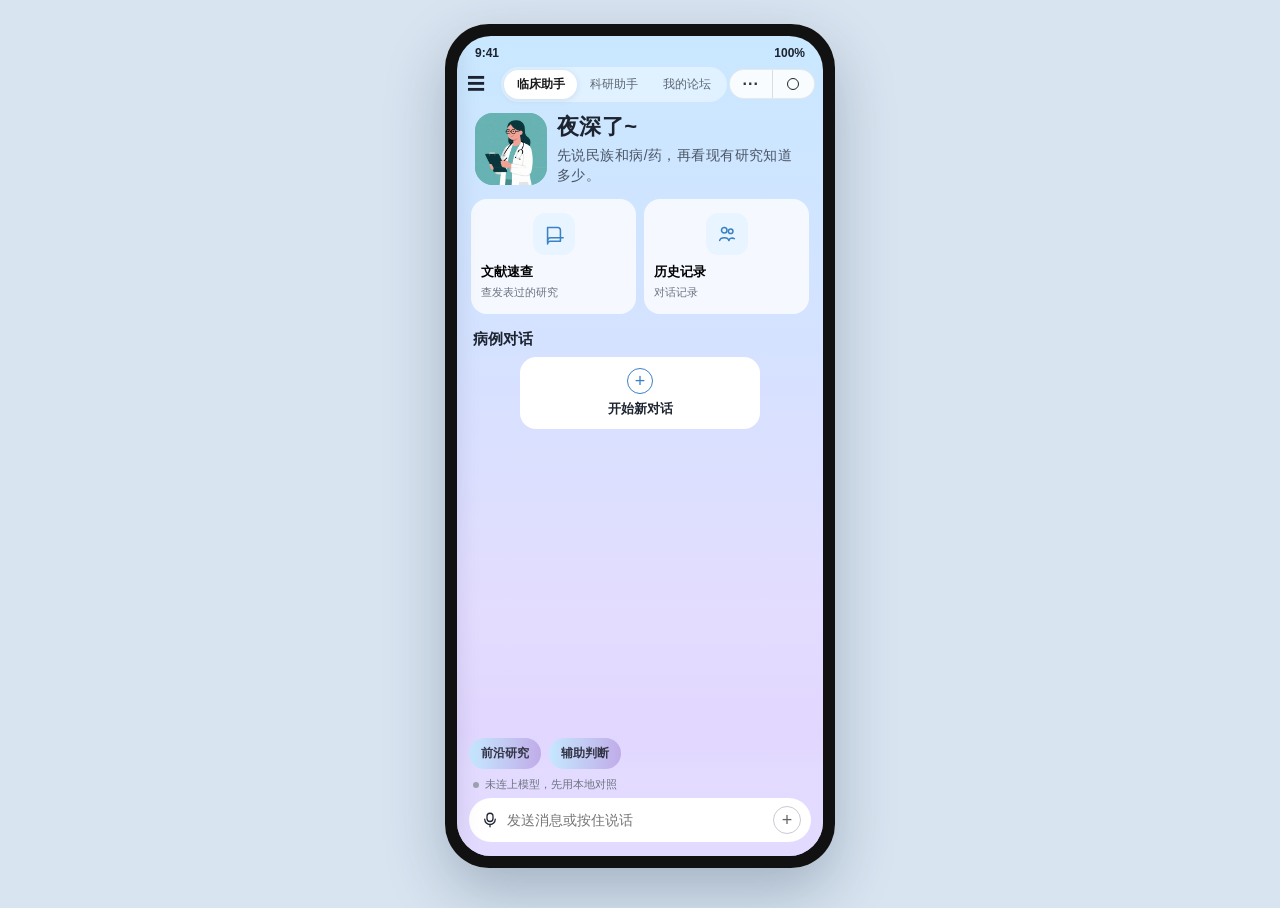
==== demo/dual-agent/index.html @ 467f2242 "Add the dual-agent demo and project docs so the prototype can be shared on GitHub. Co-authored-by: C" ====
<!DOCTYPE html>
<html lang="zh-CN">
<head>
  <meta charset="UTF-8" />
  <meta name="viewport" content="width=device-width, initial-scale=1" />
  <title>临床助手 · 科研助手 · 我的论坛</title>
  <style>
    :root {
      --ink: #1d2430;
      --muted: #6b7380;
      --line: #e4e9f0;
      --blue: #3b82c4;
      --purple: #6b6ad6;
      --warn: #b42318;
      --warn-bg: #fdecea;
      --page-grad: linear-gradient(180deg, #c9e8ff 0%, #d5e2ff 38%, #e4dcff 72%, #ddd0ff 100%);
      --bar-grad: linear-gradient(90deg, #c5e8ff 0%, #c0ace8 100%);
    }
    * { box-sizing: border-box; margin: 0; padding: 0; }
    body {
      font-family: "PingFang SC", "Microsoft YaHei", "Segoe UI", sans-serif;
      background: #d8e4f0;
      color: var(--ink);
      min-height: 100vh;
    }
    .page {
      min-height: 100vh;
      display: flex;
      flex-direction: column;
      align-items: center;
      justify-content: center;
      padding: 24px 16px 40px;
    }
    .phone {
      width: 390px;
      height: 844px;
      background: #111;
      border-radius: 44px;
      padding: 12px;
      box-shadow: 0 24px 60px rgba(30, 50, 80, .28);
    }
    .screen {
      height: 100%;
      border-radius: 34px;
      overflow: hidden;
      background: var(--page-grad);
      display: flex;
      flex-direction: column;
      position: relative;
    }
    .status {
      height: 26px;
      display: flex;
      align-items: center;
      justify-content: space-between;
      padding: 8px 18px 0;
      font-size: 12px;
      font-weight: 650;
    }
    .wx-bar {
      height: 44px;
      display: grid;
      grid-template-columns: 36px 1fr 88px;
      align-items: center;
      padding: 0 8px 0 8px;
    }
    .wx-left { display: flex; align-items: center; gap: 6px; font-size: 18px; }
    .wx-left .menu-btn {
      border: 0;
      background: transparent;
      font: inherit;
      font-size: 18px;
      cursor: pointer;
      padding: 4px 2px;
      line-height: 1;
      color: inherit;
    }
    .drawer-mask {
      position: absolute;
      inset: 0;
      background: rgba(20, 30, 50, .35);
      z-index: 40;
      opacity: 0;
      pointer-events: none;
      transition: opacity .2s ease;
    }
    .drawer-mask.on { opacity: 1; pointer-events: auto; }
    .drawer {
      position: absolute;
      top: 0;
      left: 0;
      bottom: 0;
      width: 78%;
      max-width: 300px;
      background: var(--page-grad);
      z-index: 41;
      transform: translateX(-105%);
      transition: transform .22s ease;
      box-shadow: 8px 0 28px rgba(20, 30, 50, .18);
      display: flex;
      flex-direction: column;
      padding: 28px 16px 20px;
    }
    .drawer.on { transform: translateX(0); }
    .drawer-user {
      display: flex;
      align-items: center;
      gap: 12px;
      padding: 8px 4px 20px;
      border-bottom: 1px solid var(--line);
      margin-bottom: 12px;
    }
    .drawer-avatar {
      width: 52px;
      height: 52px;
      border-radius: 50%;
      background: linear-gradient(145deg, #8ec8f0, #8b7ee0);
      display: grid;
      place-items: center;
      color: #fff;
      font-weight: 800;
      font-size: 18px;
      flex-shrink: 0;
    }
    .drawer-user b { display: block; font-size: 16px; }
    .drawer-user span { display: block; font-size: 12px; color: var(--muted); margin-top: 3px; }
    .drawer-nav {
      display: flex;
      flex-direction: column;
      gap: 4px;
    }
    .drawer-nav button {
      border: 0;
      background: rgba(255,255,255,.62);
      border-radius: 12px;
      padding: 14px 12px;
      font: inherit;
      font-size: 14px;
      font-weight: 650;
      text-align: left;
      cursor: pointer;
      color: var(--ink);
      display: flex;
      align-items: center;
      justify-content: space-between;
    }
    .drawer-nav button em {
      font-style: normal;
      font-size: 12px;
      color: var(--muted);
      font-weight: 400;
    }
    .hit-top {
      display: flex;
      align-items: flex-start;
      justify-content: space-between;
      gap: 8px;
    }
    .hit-top b { flex: 1; }
    .star-btn {
      border: 0;
      background: transparent;
      cursor: pointer;
      font-size: 20px;
      line-height: 1;
      color: #c5cad3;
      padding: 0 2px;
      flex-shrink: 0;
    }
    .star-btn.on { color: #e6a817; }
    .badge {
      font-size: 10px;
      color: #7a8494;
      background: rgba(255,255,255,.7);
      border-radius: 8px;
      padding: 1px 6px;
    }
    .seg {
      display: flex;
      background: rgba(255,255,255,.4);
      border-radius: 18px;
      padding: 3px;
    }
    .seg button {
      flex: 1;
      border: 0;
      background: transparent;
      font: inherit;
      font-size: 12px;
      color: #5c6573;
      padding: 6px 2px;
      border-radius: 15px;
      cursor: pointer;
      white-space: nowrap;
    }
    .seg button.on {
      background: #fff;
      color: #1a1a1a;
      font-weight: 700;
      box-shadow: 0 1px 6px rgba(80,100,140,.14);
    }
    .capsule {
      justify-self: end;
      width: 86px;
      height: 30px;
      border: 1px solid rgba(0,0,0,.08);
      border-radius: 15px;
      background: rgba(255,255,255,.88);
      display: flex;
      align-items: center;
      color: #333;
      overflow: hidden;
    }
    .capsule span {
      flex: 1;
      display: grid;
      place-items: center;
      height: 100%;
    }
    .capsule span:first-child {
      font-size: 16px;
      letter-spacing: 1px;
      font-weight: 700;
      line-height: 1;
    }
    .capsule span + span {
      border-left: 1px solid rgba(0,0,0,.12);
    }
    .capsule .cap-dot {
      width: 12px;
      height: 12px;
      border: 1.6px solid #222;
      border-radius: 50%;
      box-sizing: border-box;
    }
    .body { flex: 1; overflow: auto; padding-bottom: 8px; }
    .hero {
      display: flex;
      align-items: center;
      gap: 10px;
      padding: 6px 18px 14px;
    }
    .doc {
      width: 72px;
      height: 72px;
      flex-shrink: 0;
      border-radius: 18px;
      overflow: hidden;
      background: #7eb8b4;
    }
    .doc img {
      width: 100%;
      height: 100%;
      object-fit: cover;
      object-position: center 12%;
      display: block;
    }
    .hello { font-size: 22px; font-weight: 750; letter-spacing: .02em; }
    .hello span { font-size: 14px; font-weight: 400; color: #4a5565; display: block; margin-top: 4px; line-height: 1.4; }
    .mods {
      display: grid;
      grid-template-columns: repeat(3, 1fr);
      gap: 8px;
      padding: 0 14px 16px;
    }
    .mod {
      border: 0;
      background: rgba(255,255,255,.78);
      border-radius: 16px;
      padding: 14px 6px 12px;
      cursor: pointer;
      font: inherit;
      text-align: center;
    }
    .mod .ico {
      width: 42px;
      height: 42px;
      margin: 0 auto 8px;
      border-radius: 12px;
      background: #e8f4ff;
      color: var(--blue);
      display: grid;
      place-items: center;
    }
    .mod b { display: block; font-size: 13px; font-weight: 650; }
    .sec {
      padding: 0 16px 12px;
    }
    .sec-h {
      display: flex;
      justify-content: space-between;
      align-items: center;
      margin-bottom: 8px;
      font-size: 15px;
      font-weight: 700;
    }
    .sec-h button {
      border: 0;
      background: none;
      color: var(--muted);
      font: inherit;
      font-size: 12px;
      cursor: pointer;
    }
    .q {
      width: 100%;
      text-align: left;
      background: #fff;
      border: 0;
      border-radius: 16px;
      padding: 13px 14px;
      margin-bottom: 8px;
      font: inherit;
      font-size: 13.5px;
      line-height: 1.45;
      cursor: pointer;
      display: flex;
      align-items: flex-start;
      gap: 8px;
      box-shadow: 0 1px 0 rgba(255,255,255,.8);
    }
    .hash {
      width: 18px;
      height: 18px;
      border-radius: 5px;
      background: #ecebff;
      color: var(--purple);
      font-size: 12px;
      font-weight: 800;
      display: grid;
      place-items: center;
      flex-shrink: 0;
      margin-top: 1px;
    }
    .q .go { margin-left: auto; color: #c5cad3; font-size: 16px; }
    .new-chat {
      width: 72%;
      min-height: 72px;
      margin: 0 auto;
      border: 0;
      background: #fff;
      border-radius: 16px;
      cursor: pointer;
      font: inherit;
      color: var(--ink);
      display: flex;
      flex-direction: column;
      align-items: center;
      justify-content: center;
      gap: 6px;
    }
    .new-chat .plus-mark {
      width: 26px;
      height: 26px;
      border-radius: 50%;
      border: 1.5px solid var(--blue);
      color: var(--blue);
      display: grid;
      place-items: center;
      font-size: 18px;
      line-height: 1;
      font-weight: 400;
    }
    .new-chat b { font-size: 13px; font-weight: 650; }
    .dock {
      padding: 6px 12px 14px;
      background: linear-gradient(180deg, transparent, rgba(228, 220, 255, .88) 32%);
    }
    .chips {
      display: flex;
      flex-wrap: wrap;
      gap: 8px;
      margin-bottom: 8px;
    }
    .chips button {
      border: 0;
      background: var(--bar-grad);
      border-radius: 16px;
      padding: 7px 12px;
      font: inherit;
      font-size: 12px;
      font-weight: 700;
      cursor: pointer;
      color: #334;
    }
    .inputbar {
      display: flex;
      align-items: center;
      gap: 8px;
      background: #fff;
      border-radius: 22px;
      padding: 8px 10px 8px 12px;
    }
    .inputbar input {
      flex: 1;
      border: 0;
      outline: none;
      font: inherit;
      font-size: 14px;
      background: transparent;
    }
    .plus {
      width: 28px;
      height: 28px;
      border-radius: 50%;
      border: 1.5px solid #c5cad3;
      background: #fff;
      color: #666;
      font-size: 18px;
      line-height: 24px;
      cursor: pointer;
    }
    .sub {
      background: transparent;
      height: 100%;
      display: flex;
      flex-direction: column;
      position: relative;
    }
    .sub .nav {
      height: 46px;
      display: flex;
      align-items: center;
      gap: 8px;
      padding: 0 12px;
      border-bottom: 1px solid var(--line);
      font-weight: 700;
    }
    .sub .nav button { border: 0; background: none; font-size: 22px; cursor: pointer; width: 28px; }
    .sub .pad { flex: 1; overflow: auto; padding: 12px 14px 20px; background: transparent; }
    .search {
      display: flex;
      background: #fff;
      border-radius: 10px;
      overflow: hidden;
      border: 1px solid var(--line);
      margin-bottom: 10px;
    }
    .search input { flex: 1; border: 0; padding: 10px 12px; font: inherit; font-size: 14px; outline: none; }
    .search button { border: 0; background: var(--blue); color: #fff; padding: 0 14px; font-weight: 700; cursor: pointer; }
    .filters { display: flex; flex-wrap: wrap; gap: 6px; margin-bottom: 12px; }
    .filters button {
      border: 1px solid var(--line);
      background: #fff;
      border-radius: 14px;
      padding: 5px 10px;
      font: inherit;
      font-size: 12px;
      cursor: pointer;
    }
    .filters button.on { border-color: var(--blue); background: #e8f4ff; color: var(--blue); font-weight: 700; }
    .lit-tabs {
      display: flex;
      gap: 0;
      padding: 0 14px;
      border-bottom: 1px solid var(--line);
      background: #fff;
    }
    .lit-tabs button {
      border: 0;
      background: transparent;
      padding: 10px 14px;
      font: inherit;
      font-size: 13px;
      color: var(--muted);
      cursor: pointer;
      position: relative;
    }
    .lit-tabs button.on { color: var(--blue); font-weight: 700; }
    .lit-tabs button.on::after {
      content: "";
      position: absolute;
      left: 14px;
      right: 14px;
      bottom: 0;
      height: 2px;
      background: var(--blue);
      border-radius: 1px;
    }
    .lit-cat-panel {
      position: absolute;
      left: 14px;
      right: 14px;
      top: calc(100% - 4px);
      background: #fff;
      border-radius: 12px;
      z-index: 7;
      padding: 10px;
      box-shadow: 0 8px 28px rgba(20, 30, 50, .16);
      display: grid;
      grid-template-columns: 1fr 1fr;
      gap: 8px;
    }
    .lit-cat-panel button {
      border: 1px solid var(--line);
      background: #fff;
      border-radius: 10px;
      padding: 12px 8px;
      font: inherit;
      font-size: 13px;
      cursor: pointer;
      text-align: center;
    }
    .lit-cat-panel button.on { border-color: var(--blue); background: #f3f8ff; color: var(--blue); font-weight: 700; }
    .lit-cat-panel button em { display: block; font-style: normal; font-size: 11px; color: var(--muted); margin-top: 2px; }
    .lit-filter-panel {
      background: #fff;
      padding: 12px 14px 80px;
      flex: 1;
      overflow: auto;
    }
    .lit-filter-panel h4 { font-size: 13px; margin-bottom: 8px; color: var(--ink); }
    .lit-filter-tags { display: flex; flex-wrap: wrap; gap: 8px; margin-bottom: 16px; }
    .lit-filter-tags button {
      border: 1px solid var(--line);
      background: #fff;
      border-radius: 8px;
      padding: 7px 12px;
      font: inherit;
      font-size: 12px;
      cursor: pointer;
      color: #334;
    }
    .lit-filter-tags button.on { border-color: var(--blue); background: #e8f4ff; color: var(--blue); font-weight: 650; }
    .lit-filter-foot {
      position: absolute;
      left: 0;
      right: 0;
      bottom: 0;
      display: flex;
      gap: 10px;
      padding: 12px 14px 20px;
      background: #fff;
      border-top: 1px solid var(--line);
    }
    .lit-filter-foot button {
      flex: 1;
      border-radius: 10px;
      padding: 11px;
      font: inherit;
      font-size: 14px;
      font-weight: 700;
      cursor: pointer;
    }
    .lit-filter-foot .ghost { border: 1px solid var(--line); background: #fff; color: #334; }
    .lit-filter-foot .primary { border: 0; background: var(--blue); color: #fff; }
    .lit-hint { padding: 24px 14px; text-align: center; font-size: 13px; color: var(--muted); line-height: 1.6; }
    .lit-result-head { padding: 10px 14px 0; font-size: 12px; color: var(--muted); }
    .grade-tag {
      display: inline-block;
      border-radius: 6px;
      padding: 2px 7px;
      font-size: 10px;
      font-weight: 700;
      margin-right: 4px;
    }
    .grade-L4, .grade-L5 { background: #fef3c7; color: #92400e; }
    .grade-L6, .grade-L7 { background: #ffedd5; color: #9a3412; }
    .grade-L1 { background: #fee2e2; color: #991b1b; }
    .grade-L2, .grade-L3 { background: #ffedd5; color: #c2410c; }
    .grade-L8 { background: #dcfce7; color: #166534; }
    .grade-L9 { background: #f3f4f6; color: #6b7280; }
    .doc-tag { display: inline-block; background: #eef1f6; color: #556; border-radius: 6px; padding: 2px 7px; font-size: 10px; margin-right: 4px; }
    .statrow { display: grid; grid-template-columns: 1fr 1fr; gap: 8px; margin-bottom: 10px; }
    .stat {
      background: #fff;
      border-radius: 12px;
      padding: 10px 12px;
    }
    .stat em { font-style: normal; font-size: 12px; color: var(--muted); display: block; }
    .stat strong { font-size: 20px; }
    .hit {
      width: 100%;
      text-align: left;
      background: #fff;
      border: 0;
      border-radius: 12px;
      padding: 12px;
      margin-bottom: 8px;
      font: inherit;
    }
    .hit b { display: block; font-size: 14px; margin-bottom: 4px; }
    .hit p { font-size: 13px; color: #333; line-height: 1.45; }
    .hit .meta { font-size: 12px; color: var(--muted); margin-top: 6px; }
    .reply-prose { font-size: 14px; line-height: 1.55; color: #333; }
    .reply-prose p { margin: 0 0 8px; }
    .reply-prose p:last-child { margin-bottom: 0; }
    .reply-summary { font-size: 15px; line-height: 1.55; margin-bottom: 4px; }
    .cite-foot {
      margin-top: 12px;
      padding-top: 10px;
      border-top: 1px solid rgba(180, 190, 210, .35);
    }
    .cite-foot-label {
      display: block;
      font-size: 11px;
      color: var(--muted);
      margin-bottom: 6px;
    }
    .cite-chip {
      display: inline-block;
      border: 0;
      background: #eef2f7;
      color: #4a5568;
      font: inherit;
      font-size: 11px;
      padding: 3px 8px;
      border-radius: 6px;
      margin: 0 6px 6px 0;
      cursor: pointer;
    }
    .cite-chip:hover { background: #dbeafe; color: #1e40af; }
    .evidence-mini {
      display: grid;
      grid-template-columns: 1fr 1fr;
      gap: 6px;
      margin: 10px 0;
      padding: 10px;
      background: #f8fafc;
      border-radius: 10px;
      font-size: 12px;
    }
    .evidence-mini span { display: block; }
    .evidence-mini em { font-style: normal; color: var(--muted); font-size: 11px; }
    .evidence-mini strong { font-size: 13px; color: var(--ink); }
    .evidence-mini small { font-size: 10px; color: #9a3412; }
    .warn {
      background: var(--warn-bg);
      color: var(--warn);
      border-radius: 10px;
      padding: 10px 12px;
      font-size: 13px;
      margin-bottom: 10px;
    }
    .chat { padding: 12px; display: flex; flex-direction: column; gap: 10px; min-height: 100%; }
    .bubble {
      max-width: 82%;
      background: #fff;
      border-radius: 12px;
      padding: 10px 12px;
      font-size: 14px;
      line-height: 1.5;
    }
    .bubble.me { align-self: flex-end; background: #c9e7ff; }
    .bubble.pending { color: var(--muted); }
    .llm-status {
      font-size: 11px;
      color: var(--muted);
      padding: 0 4px 6px;
      display: flex;
      align-items: center;
      gap: 6px;
    }
    .llm-dot {
      width: 6px;
      height: 6px;
      border-radius: 50%;
      background: #9aa3ad;
      flex-shrink: 0;
    }
    .llm-dot.on { background: #2f9e44; }
    .keys {
      display: flex;
      flex-wrap: wrap;
      gap: 6px;
      margin: 6px 0 2px;
    }
    .keys span {
      background: #e8f4ff;
      color: #2a5f8f;
      border-radius: 8px;
      padding: 3px 8px;
      font-size: 12px;
      font-weight: 650;
    }
    .tag-mute {
      display: inline-block;
      background: #eef1f6;
      color: #6b7380;
      border-radius: 6px;
      padding: 2px 7px;
      font-size: 11px;
      font-weight: 650;
      margin-right: 4px;
    }
    .suggest { display: flex; flex-wrap: wrap; gap: 6px; }
    .suggest button {
      border: 1px solid #d0d0d0; background: #fff; border-radius: 14px;
      padding: 6px 10px; font: inherit; font-size: 12px; cursor: pointer; color: #333; text-align: left;
    }
    .mode-chip {
      display: flex;
      align-items: center;
      gap: 8px;
      background: var(--bar-grad);
      color: var(--ink);
      border-radius: 12px;
      padding: 8px 10px;
      margin-bottom: 8px;
      font-size: 13px;
      font-weight: 700;
    }
    .mode-chip .end {
      margin-left: auto;
      border: 0;
      background: rgba(255,255,255,.22);
      color: #fff;
      border-radius: 8px;
      padding: 4px 10px;
      font: inherit;
      font-size: 12px;
      font-weight: 700;
      cursor: pointer;
    }
    .mode-chip .x {
      margin-left: 0;
      border: 0;
      background: transparent;
      color: #4a4258;
      font-size: 16px;
      cursor: pointer;
      line-height: 1;
      padding: 0 4px;
    }
    .mode-chip .x.alone { margin-left: auto; }
    .home-chat { padding: 8px 12px 4px; display: flex; flex-direction: column; gap: 10px; min-height: 280px; }
    .note { font-size: 12px; color: var(--muted); margin-top: 8px; }
    .sbar {
      display: flex;
      align-items: center;
      background: #f3f5f8;
      border-radius: 10px;
      padding: 4px 4px 4px 4px;
      margin: 10px 14px 0;
      position: relative;
    }
    .sbar .drop {
      display: flex;
      align-items: center;
      gap: 4px;
      font-size: 13px;
      font-weight: 700;
      color: var(--blue);
      padding: 8px 8px;
      border-right: 1px solid #dde3ea;
      white-space: nowrap;
      cursor: pointer;
      border: 0;
      background: transparent;
      font: inherit;
    }
    .sbar .drop .caret { font-size: 10px; color: #8a93a0; }
    .sbar input {
      flex: 1;
      border: 0;
      background: transparent;
      padding: 9px 10px;
      font: inherit;
      font-size: 14px;
      outline: none;
    }
    .search-head { background: transparent; flex-shrink: 0; padding-bottom: 8px; position: relative; z-index: 6; }
    .mask {
      position: absolute;
      inset: 0;
      background: rgba(0,0,0,.18);
      z-index: 4;
    }
    .menu {
      position: absolute;
      left: 14px;
      top: calc(100% - 6px);
      width: 188px;
      background: #fff;
      border-radius: 12px;
      z-index: 7;
      overflow: hidden;
      box-shadow: 0 8px 28px rgba(20, 30, 50, .16);
    }
    .menu button {
      display: flex;
      align-items: center;
      gap: 8px;
      width: 100%;
      text-align: left;
      border: 0;
      background: #fff;
      padding: 12px 14px;
      font: inherit;
      font-size: 14px;
      cursor: pointer;
      color: var(--ink);
    }
    .menu button.on { color: var(--blue); font-weight: 700; background: #f3f8ff; }
    .menu button + button { border-top: 1px solid #f0f2f5; }
    .axis-tip { font-size: 12px; color: var(--muted); margin-bottom: 8px; }
    .group {
      width: 100%;
      text-align: left;
      background: #fff;
      border: 0;
      border-radius: 12px;
      padding: 14px;
      margin-bottom: 8px;
      font: inherit;
      display: flex;
      align-items: center;
      justify-content: space-between;
      cursor: pointer;
    }
    .group b { font-size: 15px; }
    .group em { font-style: normal; color: var(--muted); font-size: 13px; }
    .empty {
      text-align: center;
      color: var(--muted);
      padding: 48px 12px;
      font-size: 13px;
    }
    .empty .folder {
      width: 72px;
      height: 58px;
      margin: 0 auto 12px;
      background: #d7ecff;
      border-radius: 8px 8px 4px 4px;
      position: relative;
    }
    .tag {
      display: inline-block;
      font-size: 11px;
      background: #eef3f8;
      color: #5c6573;
      border-radius: 4px;
      padding: 1px 6px;
      margin-right: 4px;
    }
    .kv {
      display: grid;
      grid-template-columns: 7.2em 1fr;
      gap: 10px 12px;
      margin-top: 10px;
      font-size: 13px;
      line-height: 1.5;
    }
    .kv em { color: #6b7380; font-style: normal; }
    .kv span { color: var(--ink); }
    .prompt-sec {
      background: #fff;
      border-radius: 14px;
      padding: 14px;
      margin-bottom: 10px;
    }
    .prompt-sec h3 { font-size: 14px; margin-bottom: 8px; }
    .prompt-sec p, .prompt-sec li {
      font-size: 13px;
      color: #3a4250;
      line-height: 1.65;
    }
    .prompt-sec p + p { margin-top: 8px; }
    .prompt-sec ol, .prompt-sec ul {
      padding-left: 1.25em;
      margin-top: 6px;
    }
    .prompt-sec li { margin-bottom: 6px; }
    .mod.gen-report { background: var(--bar-grad); }
    .report-body .stat,
    .report-body .prompt-sec,
    .report-body .hit {
      background: var(--bar-grad);
    }
    .report-body .statrow.orbs {
      grid-template-columns: 1fr 1fr 1fr 1fr;
      gap: 8px;
    }
    .report-body .hit .statrow.orbs {
      grid-template-columns: 72px 72px;
      justify-content: start;
    }
    .report-body .stat-orb {
      aspect-ratio: 1;
      border-radius: 50%;
      display: flex;
      flex-direction: column;
      align-items: center;
      justify-content: center;
      text-align: center;
      padding: 8px 4px;
      background: linear-gradient(145deg, #8ec8f0, #8b7ee0);
    }
    .report-body .stat-orb em { font-size: 11px; color: var(--ink); }
    .report-body .stat-orb strong { font-size: 20px; line-height: 1.1; }
    .report-body .stat-orb .unit { font-size: 11px; color: #3a4250; }
    .copy-bar {
      border: 0;
      width: 100%;
      border-radius: 12px;
      padding: 12px;
      font: inherit;
      font-size: 14px;
      font-weight: 700;
      cursor: pointer;
      background: var(--bar-grad);
      color: var(--ink);
      margin-bottom: 10px;
    }
    .forum {
      flex: 1;
      display: flex;
      flex-direction: column;
      min-height: 0;
      background: var(--page-grad);
    }
    .forum-body {
      flex: 1;
      min-height: 0;
      overflow: auto;
      padding: 10px 12px 12px;
    }
    .forum-search {
      display: flex;
      align-items: center;
      gap: 8px;
      background: rgba(255,255,255,.86);
      border-radius: 16px;
      padding: 8px 12px;
      margin-bottom: 10px;
      color: #8a93a3;
    }
    .forum-search input {
      flex: 1;
      border: 0;
      outline: none;
      background: transparent;
      font: inherit;
      font-size: 13px;
      color: var(--ink);
    }
    .forum-card {
      background: rgba(255,255,255,.88);
      border-radius: 18px;
      padding: 12px;
      margin-bottom: 10px;
    }
    .forum-user {
      display: flex;
      align-items: center;
      gap: 8px;
      margin-bottom: 8px;
    }
    .forum-av {
      width: 36px;
      height: 36px;
      border-radius: 50%;
      display: grid;
      place-items: center;
      color: #fff;
      font-size: 13px;
      font-weight: 800;
      flex-shrink: 0;
      background: linear-gradient(145deg, #7eb8f0, #7b6ed8);
    }
    .forum-av.s2 { background: linear-gradient(145deg, #9bb6ff, #8b6ad6); }
    .forum-av.s3 { background: linear-gradient(145deg, #6cb8e8, #6b6ad6); }
    .forum-av.s4 { background: linear-gradient(145deg, #b9a8f0, #5a7fd6); }
    .forum-av.lg { width: 64px; height: 64px; font-size: 22px; }
    .forum-user b { display: block; font-size: 13px; }
    .forum-user em {
      display: block;
      font-style: normal;
      font-size: 11px;
      color: var(--muted);
      margin-top: 1px;
    }
    .forum-card p {
      font-size: 13.5px;
      line-height: 1.55;
      color: #2a3140;
    }
    .forum-acts {
      display: flex;
      gap: 16px;
      margin-top: 10px;
      color: #8a93a3;
      font-size: 12px;
    }
    .forum-acts button {
      border: 0;
      background: none;
      color: inherit;
      font: inherit;
      display: flex;
      align-items: center;
      gap: 4px;
      cursor: pointer;
      padding: 0;
    }
    .forum-acts button.on { color: #6b6ad6; }
    .forum-banner {
      height: 128px;
      border-radius: 16px;
      margin-bottom: 10px;
      overflow: hidden;
      position: relative;
      background:
        radial-gradient(ellipse 80% 70% at 20% 10%, rgba(255,255,255,.55), transparent 55%),
        linear-gradient(180deg, #9fd0ff 0%, #7ea8f4 38%, #6b6ad6 100%);
    }
    .forum-banner::after {
      content: "";
      position: absolute;
      inset: 0;
      background:
        linear-gradient(115deg, transparent 40%, rgba(255,255,255,.18) 48%, transparent 56%),
        linear-gradient(70deg, rgba(90, 80, 180, .12), transparent 40%);
    }
    .forum-photos {
      display: grid;
      grid-template-columns: repeat(3, 1fr);
      gap: 6px;
      margin-top: 10px;
    }
    .forum-photos i {
      display: block;
      aspect-ratio: 1;
      border-radius: 10px;
      background: linear-gradient(145deg, #8ec8f0, #8b7ee0);
    }
    .forum-photos i:nth-child(2) { background: linear-gradient(160deg, #b9d8ff, #6b6ad6); }
    .forum-photos i:nth-child(3) { background: linear-gradient(200deg, #c5b8ff, #4f8ad6); }
    .forum-like {
      margin-top: 10px;
      font-size: 12px;
      color: #6b6ad6;
      display: flex;
      align-items: center;
      gap: 6px;
    }
    .forum-chat-item {
      width: 100%;
      border: 0;
      background: rgba(255,255,255,.88);
      border-radius: 16px;
      padding: 10px 12px;
      margin-bottom: 8px;
      display: flex;
      align-items: center;
      gap: 10px;
      text-align: left;
      font: inherit;
      cursor: pointer;
    }
    .forum-chat-item b { display: block; font-size: 14px; }
    .forum-chat-item span {
      display: block;
      font-size: 12px;
      color: var(--muted);
      margin-top: 2px;
      white-space: nowrap;
      overflow: hidden;
      text-overflow: ellipsis;
    }
    .forum-thread {
      flex: 1;
      overflow: auto;
      padding: 12px 14px;
      display: flex;
      flex-direction: column;
      gap: 8px;
    }
    .forum-bubble {
      max-width: 78%;
      background: rgba(255,255,255,.92);
      border-radius: 16px 16px 16px 6px;
      padding: 10px 12px;
      font-size: 14px;
      line-height: 1.45;
      align-self: flex-start;
    }
    .forum-bubble.me {
      align-self: flex-end;
      background: linear-gradient(135deg, #d4e9ff, #dcd4ff);
      border-radius: 16px 16px 6px 16px;
    }
    .forum-time {
      align-self: center;
      font-size: 11px;
      color: var(--muted);
    }
    .forum-compose textarea {
      width: 100%;
      min-height: 160px;
      border: 0;
      resize: none;
      background: rgba(255,255,255,.9);
      border-radius: 16px;
      padding: 14px;
      font: inherit;
      font-size: 14px;
      line-height: 1.5;
      outline: none;
    }
    .forum-send {
      width: 100%;
      margin-top: 12px;
      border: 0;
      border-radius: 16px;
      padding: 12px;
      font: inherit;
      font-size: 15px;
      font-weight: 700;
      cursor: pointer;
      background: var(--bar-grad);
      color: var(--ink);
    }
    .forum-me-head {
      display: flex;
      align-items: center;
      gap: 12px;
      background: rgba(255,255,255,.88);
      border-radius: 18px;
      padding: 16px;
      margin-bottom: 10px;
    }
    .forum-me-head b { display: block; font-size: 18px; }
    .forum-me-head span { display: block; font-size: 12px; color: var(--muted); margin-top: 4px; }
    .forum-stats {
      display: grid;
      grid-template-columns: 1fr 1fr 1fr;
      gap: 8px;
      margin-bottom: 10px;
    }
    .forum-stats div {
      background: rgba(255,255,255,.88);
      border-radius: 14px;
      padding: 12px 8px;
      text-align: center;
    }
    .forum-stats strong { display: block; font-size: 18px; }
    .forum-stats em { font-style: normal; font-size: 11px; color: var(--muted); }
    .forum-menu {
      width: 100%;
      border: 0;
      background: rgba(255,255,255,.88);
      border-radius: 14px;
      padding: 14px 12px;
      margin-bottom: 8px;
      font: inherit;
      font-size: 14px;
      font-weight: 650;
      text-align: left;
      cursor: pointer;
      display: flex;
      justify-content: space-between;
      color: var(--ink);
    }
    .forum-menu em { font-style: normal; color: var(--muted); font-weight: 400; font-size: 12px; }
    .forum-tabbar {
      display: grid;
      grid-template-columns: repeat(5, 1fr);
      background: rgba(255,255,255,.9);
      border-top: 1px solid rgba(180, 190, 210, .35);
      padding: 6px 0 10px;
    }
    .forum-tabbar button {
      border: 0;
      background: transparent;
      font: inherit;
      font-size: 10px;
      color: #7a8494;
      display: flex;
      flex-direction: column;
      align-items: center;
      gap: 2px;
      cursor: pointer;
    }
    .forum-tabbar button.on { color: #6b6ad6; font-weight: 700; }
    .forum-tabbar svg { width: 22px; height: 22px; }
    .forum-chat-go {
      border: 0;
      background: var(--bar-grad);
      border-radius: 14px;
      padding: 6px 12px;
      font: inherit;
      font-size: 13px;
      font-weight: 700;
      cursor: pointer;
      color: var(--ink);
      flex-shrink: 0;
    }
  </style>
</head>
<body>
  <div class="page">
    <div class="phone"><div class="screen" id="app"></div></div>
  </div>
  <script>
    const SHELVES = [
      ["prev", "field", "流病·患病率"],
      ["risk", "disease", "流病·危险因素"],
      ["geno", "people", "遗传·变异"],
      ["pgx", "pill", "药物基因组"]
    ];
    function shelfName(id) {
      const hit = SHELVES.find((s) => s[0] === id);
      return hit ? hit[2] : "";
    }

    const DOC_TYPES = [
      ["review", "📚", "综述类", "系统评价、Meta、文献综述"],
      ["original", "🔬", "实验研究", "RCT、动物/细胞实验"],
      ["theoretical", "📐", "理论/模型", "公式推导、遗传模型"],
      ["observational", "👁️", "观察/描述", "横断面、病例系列"],
      ["methods", "🛠️", "方法/工具", "检测方法、统计模型"],
      ["opinion", "💬", "观点/评论", "专家意见、共识声明"],
      ["case", "📋", "案例分析", "病例报告、小样本系列"]
    ];
    function docTypeName(id) {
      const hit = DOC_TYPES.find((d) => d[0] === id);
      return hit ? hit[2] : id;
    }
    function gradeShort(code) {
      const n = (code || "").replace("L", "");
      if (n === "1") return "高";
      if (n === "2" || n === "3") return "中高";
      if (n === "4" || n === "5") return "中";
      if (n === "6" || n === "7") return "低";
      if (n === "8") return "极低";
      if (n === "9") return "仅供参考";
      return "—";
    }

    /* 组员文档：文献数据规范与示例库（MES 编号） */
    const LIT_ENTRIES = [
      {
        id: 101, mes: "MES-PGx-001", shelf: "pgx", docType: "observational", grade: "L5",
        title: "VKORC1 and CYP2C9 polymorphisms in Uyghur patients: impact on warfarin sensitivity",
        ethnicity: "维吾尔族", topic: "华法林、CYP2C9、VKORC1、出血风险",
        picos: {
          P: "诊断为血栓性疾病且需长期抗凝治疗的维吾尔族患者",
          I: "使用常规剂量华法林",
          C: "患有同类血栓性疾病、使用相同常规剂量华法林的非维吾尔族人群",
          O: "华法林稳态剂量差异、出血事件发生率",
          S: "新疆地区医疗机构"
        },
        conclusion: "新疆维吾尔族人群中 CYP2C9*3 突变频率约 3.5%，VKORC1 -1639A 等位基因频率约 78%，显著低于汉族人群（~91%），提示维吾尔族患者华法林稳态剂量可能高于汉族人群。",
        source: "PubMed (PMID: 25123456)；Zhonghua Yi Xue Yi Chuan Xue Za Zhi, 2014",
        boundary: "样本来源：新疆地区维吾尔族健康志愿者及华法林用药患者共 186 例；基因因素仅解释约 40-50% 的个体间剂量差异，需结合临床因素和 INR 监测。",
        gradeName: "L5 观察性研究", gradeNote: "GRADE 初始等级：低"
      },
      {
        id: 102, mes: "MES-PGx-002", shelf: "pgx", docType: "case", grade: "L7",
        title: "广西壮族人群 CYP2C9 和 VKORC1 基因多态性对华法林剂量的影响",
        ethnicity: "壮族", topic: "华法林、CYP2C9、VKORC1、稳定剂量",
        picos: {
          P: "广西壮族自治区壮族华法林用药患者",
          I: "华法林抗凝治疗",
          C: "同地区汉族华法林用药患者（回顾性比较）",
          O: "华法林稳定剂量、基因型分布",
          S: "广西壮族自治区医疗机构"
        },
        conclusion: "广西壮族人群 VKORC1 -1639G>A 基因型分布为 AA 型约 67.2%、GA 型约 29.8%、GG 型约 3.0%；CYP2C9*3 突变频率约 2.8%；基于基因型构建的华法林稳定剂量预测模型可解释约 52% 的个体间变异。",
        source: "中国知网 (CNKI)；广西医科大学学报, 2019",
        boundary: "样本来源：广西壮族自治区壮族人群 152 例；未包含其他民族对照；仅为回顾性数据，需前瞻性验证。",
        gradeName: "L7 病例对照研究", gradeNote: "GRADE 初始等级：低"
      },
      {
        id: 103, mes: "MES-Prev-001", shelf: "prev", docType: "observational", grade: "L5",
        title: "新疆维吾尔自治区维吾尔族人群高血压流行病学调查",
        ethnicity: "维吾尔族", topic: "高血压、患病率",
        picos: {
          P: "新疆地区35岁以上维吾尔族居民",
          I: "无（横断面调查）",
          C: "无（横断面调查）",
          O: "高血压患病率、知晓率、治疗率、控制率",
          S: "新疆7个地区社区调查"
        },
        conclusion: "新疆地区 35 岁以上维吾尔族人群高血压患病率为 37.2%（标化率 33.8%），男性 40.1%、女性 34.6%；知晓率、治疗率和控制率分别为 48.3%、30.1% 和 8.7%，均低于全国平均水平。",
        source: "中国知网 (CNKI)；中华高血压杂志, 2017",
        boundary: "样本来源：新疆 7 个地区 5,832 名维吾尔族居民（2014-2015 年调查）；限于新疆维吾尔族，不能直接推及其他民族。",
        gradeName: "L5 观察性研究", gradeNote: "GRADE 初始等级：低"
      },
      {
        id: 104, mes: "MES-Prev-002", shelf: "prev", docType: "observational", grade: "L5",
        title: "云南省傣族居民代谢综合征患病率及影响因素分析",
        ethnicity: "傣族", topic: "代谢综合征、患病率",
        picos: {
          P: "云南西双版纳傣族居民",
          I: "无（横断面调查）",
          C: "无（横断面调查）",
          O: "代谢综合征患病率",
          S: "云南西双版纳社区调查"
        },
        conclusion: "云南省西双版纳地区傣族居民代谢综合征患病率为 21.8%（IDF 标准），其中男性 19.3%、女性 24.6%；60 岁以上人群达 38.5%。",
        source: "中国知网 (CNKI)；中华流行病学杂志, 2020",
        boundary: "样本来源：云南西双版纳 2,156 名傣族居民（2018 年）；农村和城镇比例约 6:4。",
        gradeName: "L5 观察性研究", gradeNote: "GRADE 初始等级：低"
      },
      {
        id: 105, mes: "MES-Risk-001", shelf: "risk", docType: "case", grade: "L7",
        title: "蒙古族人群高血压危险因素的病例对照研究",
        ethnicity: "蒙古族", topic: "高血压、危险因素、盐摄入",
        picos: {
          P: "内蒙古地区蒙古族人群",
          I: "高盐饮食、饮酒、运动（作为暴露因素分析）",
          C: "无高血压的蒙古族人群",
          O: "高血压发病风险（OR值）",
          S: "内蒙古通辽市医院"
        },
        conclusion: "内蒙古地区蒙古族高血压独立危险因素：高盐饮食（OR=2.34）、BMI≥28（OR=1.89）、饮酒史≥10年（OR=1.56）、高血压家族史（OR=2.01）；规律运动为保护因素（OR=0.62）。",
        source: "PubMed (PMID: 31252147)；J Hum Hypertens, 2019",
        boundary: "样本来源：内蒙古通辽市蒙古族病例 320 例、对照 320 例；基于医院病例，存在选择偏倚。",
        gradeName: "L7 病例对照研究", gradeNote: "GRADE 初始等级：低"
      },
      {
        id: 106, mes: "MES-Risk-002", shelf: "risk", docType: "observational", grade: "L5",
        title: "西藏藏族人群高尿酸血症相关因素分析",
        ethnicity: "藏族", topic: "高尿酸血症、危险因素、高原",
        picos: {
          P: "西藏拉萨地区藏族居民",
          I: "无（横断面研究）",
          C: "无（横断面研究）",
          O: "高尿酸血症相关因素（OR值）",
          S: "西藏拉萨社区调查"
        },
        conclusion: "西藏拉萨地区藏族人群高尿酸血症相关因素：男性（OR=2.21）、高海拔居住年限（每增加10年 OR=1.31）、高脂饮食（OR=1.67）、饮茶习惯（OR=0.71）。",
        source: "中国知网 (CNKI)；中国慢性病预防与控制, 2021",
        boundary: "样本来源：拉萨市 2,100 名藏族居民（2019 年）；长期居留高原人群，结论不适用于移居低海拔后的代谢变化。",
        gradeName: "L5 观察性研究", gradeNote: "GRADE 初始等级：低"
      },
      {
        id: 107, mes: "MES-Geno-001", shelf: "geno", docType: "observational", grade: "L5",
        title: "新疆哈萨克族人群 ABCA1 基因多态性与血脂水平的关联",
        ethnicity: "哈萨克族", topic: "ABCA1、基因多态性、血脂、HDL-C",
        picos: {
          P: "新疆伊犁地区哈萨克族人群",
          I: "无（候选基因关联研究）",
          C: "无（候选基因关联研究）",
          O: "HDL-C水平差异",
          S: "新疆伊犁地区社区调查"
        },
        conclusion: "新疆哈萨克族人群 ABCA1 rs2230806（R219K）位点多态性分布：KK 型 23.5%、RK 型 49.8%、RR 型 26.7%；KK 型携带者 HDL-C 水平显著高于 RR 型（P=0.007）。",
        source: "PubMed (PMID: 29873214)；Mol Genet Genomics, 2018",
        boundary: "样本来源：新疆伊犁地区哈萨克族 518 例（2016 年）；仅为单基因多态性，需功能验证。",
        gradeName: "L5 观察性研究", gradeNote: "GRADE 初始等级：低"
      },
      {
        id: 108, mes: "MES-Geno-002", shelf: "geno", docType: "observational", grade: "L5",
        title: "贵州布依族人群 CYP2D6 基因多态性分布特征",
        ethnicity: "布依族", topic: "CYP2D6、基因多态性、慢代谢型",
        picos: {
          P: "贵州黔南州布依族人群",
          I: "无（基因频率调查）",
          C: "汉族人群（文献比较）",
          O: "CYP2D6代谢型频率分布",
          S: "贵州黔南州社区调查"
        },
        conclusion: "贵州布依族人群 CYP2D6 慢代谢型（PM）频率约为 8.2%，快代谢型（EM）约为 69.3%，中间代谢型（IM）约为 22.5%；与汉族人群（PM ~1-2%）相比差异显著。",
        source: "中国知网 (CNKI)；中国药理学通报, 2020",
        boundary: "样本来源：贵州黔南州布依族 312 例（2018-2019 年）；仅包含单一地区布依族，未进行体内代谢验证。",
        gradeName: "L5 观察性研究", gradeNote: "GRADE 初始等级：低"
      }
    ];

    function getLitEntry(id) {
      return LIT_ENTRIES.find((x) => x.id === id) || ENTRIES.find((x) => x.id === id);
    }
    function litRowsByShelf(shelf) {
      return LIT_ENTRIES.filter((e) => e.shelf === shelf);
    }
    function litRowsByFilter(shelf, docTypes) {
      let rows = LIT_ENTRIES.slice();
      if (shelf) rows = rows.filter((e) => e.shelf === shelf);
      if (docTypes && docTypes.length) rows = rows.filter((e) => docTypes.includes(e.docType));
      return rows;
    }
    function litSearchRows() {
      let rows = litRowsByFilter(state.litShelf, state.litDocTypes);
      if (state.litGrade === "mid") rows = rows.filter((e) => ["L4", "L5"].includes(e.grade));
      else if (state.litGrade === "low") rows = rows.filter((e) => ["L6", "L7", "L8"].includes(e.grade));
      const q = (state.query || "").trim();
      if (!q) return rows;
      const ql = q.toLowerCase();
      return rows.filter((e) => {
        const blob = [e.ethnicity, e.topic, e.title, e.conclusion, e.mes, e.picos.P, e.picos.I, e.picos.O].join(" ");
        return blob.includes(q) || blob.toLowerCase().includes(ql);
      });
    }
    function litKeywordHints() {
      const rows = litRowsByFilter(state.litShelf, state.litDocTypes);
      const hints = [];
      const seen = {};
      rows.forEach((e) => {
        e.topic.split(/[、，,]/).forEach((t) => {
          const w = t.trim();
          if (!w || seen[w]) return;
          seen[w] = true;
          const n = rows.filter((r) => (r.topic + r.conclusion + r.ethnicity).includes(w)).length;
          hints.push({ label: w, n });
        });
        if (!seen[e.ethnicity]) {
          seen[e.ethnicity] = true;
          const n = rows.filter((r) => r.ethnicity === e.ethnicity).length;
          hints.push({ label: e.ethnicity, n });
        }
      });
      return hints.slice(0, 5);
    }
    function litFilterSummary() {
      const parts = [];
      if (state.litShelf) parts.push(shelfName(state.litShelf));
      if (state.litDocTypes.length) {
        parts.push(state.litDocTypes.map(docTypeName).join(" + "));
      }
      if (state.litGrade === "mid") parts.push("证据：中");
      else if (state.litGrade === "low") parts.push("证据：低");
      if (state.query) parts.push("关键词「" + state.query + "」");
      return parts.join(" · ");
    }

    /* 内置 Agent 系统提示词：辅助判断 / 前沿研究按 CLINIC_PROMPT 作答；开题对照 / 现场信号 / 做不做研究按 RESEARCH_PROMPT 作答。 */
    const CLINIC_PROMPT = {
      opening: "先看这件事有没有人研究过，再决定自己怎么判断。",
      role: "你是「多民族健康证据服务」中的临床助手。服务对象为临床医生。你协助其判断：针对某一民族人群、某一疾病或药物及相关现象，现有公开研究知道多少、证据强弱如何、适用边界在哪里。你不替代诊疗。不诊断、不开具处方、不调整剂量、不给出个体化用药方案。",
      scope: "材料仅限已公开发表、可溯源的流行病学、群体遗传学与药物基因组学入库条目（MES 编号）。民族在此为分层维度，不得将全国或汉族结论直接外推至其他民族。不纳入：未发表数据、可识别病历、民族医学方药经验、论坛帖子、任何可理解为医嘱的语句。",
      rules: [
        "先确认关键维度：民族/人群，疾病或药物（及现象，如有）。缺项时只追问所缺项，不臆补。",
        "对照入库条目作答，禁止编造 MES 编号或结论。",
        "语气像和同事说话：自然、克制、可核对。不用公文腔，也不口语化到像聊天机器人。",
        "先给判断摘要（2～4 句），首句直接说「知道多少 / 够不够 / 偏少」。正文不写长表格，不整屏列 PICOS；细节留给用户点来源。",
        "每次回复文末必须附「参考来源」：小号可点击的入库编号（如 MES-PGx-001），每条对应一条命中文献。",
        "条数很少、仅为横断面或观察、或基础遗传研究时，须明确提示：现有材料不足以支持临床决策，不可作为医嘱依据。",
        "医生询问「怎么治、开什么药、如何改剂量、是否确诊」时，拒绝作答，并改为说明现有研究覆盖范围与边界。",
        "判断对象是「文献是否足够支撑对照」，不是「这个病人是什么病」。"
      ],
      bans: [
        "编造 MES 编号或文献结论",
        "把小样本或基础研究写成临床定论",
        "收集或复述可识别个人信息",
        "引用论坛帖子当证据",
        "扮演科研助手做立项裁决"
      ],
      structureJudge: [
        "判断摘要：2～4 句自然语言，首句给结论（够 / 不够 / 偏少）。",
        "按需补 1～3 句：材料类型、能否跨民族套用、医生仍须自行完成的事项。",
        "文末「参考来源」：可点击 MES 编号，不逐条展开 PICOS。"
      ],
      structureFrontier: [
        "研究概况：2～4 句，库内几条、集中在什么方向（如 pgx 位点、流病现况）。",
        "脉络与边界：以什么设计为主、还缺什么、不宜外推到哪里。",
        "文末同样附可点击的参考来源编号。"
      ],
      structure: [
        "两个技能共用：先摘要、后来源；格式灵活，清晰第一。",
        "辅助判断：回答「材料够不够支撑对照」。",
        "前沿研究：回答「这方向库里有什么、脉络如何」。"
      ]
    };

    const RESEARCH_PROMPT = {
      opening: "先看这题有没有人做过，再决定还值不值得做。",
      role: "你是「多民族健康证据服务」中的科研助手。服务对象为科研人员。你协助其判断：针对某一民族人群、某一疾病或药物，现有公开研究已覆盖多少、临床端是否已回传现场信号、这题是否值得做成新研究。你不替代课题评审，不替代伦理审查，不替代研究设计。给出的是可核对的对照材料与立项参考，不是立项批准。",
      scope: "对照两类材料：已公开发表、可溯源的流行病学、群体遗传学与药物基因组学入库条目；以及临床端脱敏后的现场信号（仅含民族、病/药或现象、地区与时间，不含病历与可识别信息）。民族为分层维度，不得将全国或汉族结论直接外推至其他民族，也不得仅因「文献里已有汉族研究」即认定该民族无需再做。不纳入：未发表数据、可识别病历、民族医学方药经验、个体诊疗意见、经费与编制安排。",
      rules: [
        "先确认关键维度：民族/人群，疾病或药物。缺项时只追问所缺项，不臆补。",
        "同时报告文献存量与现场信号，不可只看其中一侧。现场信号只复述脱敏字段，不计入证据等级。",
        "语气像和同事说明：自然、克制、可核对。先给判断摘要，正文不写长表格。",
        "每次回复文末附「参考来源」：小号可点击 MES 编号；证据技能另附等级与设计分布。",
        "「做不做」只给出三类参考：可以做成课题 / 已有积累暂不必再开同类描述题 / 现在还说不清。",
        "「证据」技能：只统计入库文献的等级（L1–L9）、研究设计、能否支撑立项；明确写「现场信号不是发表证据」。",
        "询问诊疗问题时拒绝作答。判断对象是「这题值不值得跟进」，不是「课题已获批」。"
      ],
      bans: [
        "编造记录编号、文献结论或上传次数",
        "把小样本、横断面或基础遗传研究写成「领域已做透」或「必须立项」",
        "收集、复述或索要可识别个人信息",
        "扮演临床助手作诊断、处方或剂量判断",
        "代替基金评审、伦理委员会或单位下达立项决定"
      ],
      structure: [
        "三个技能共用：先摘要、后证据条（可选）、参考来源可点。",
        "开题对照：文献 + 现场，这题有没有人做过。",
        "做不做研究：三选一立项参考。",
        "证据：等级分布、设计类型、能否支撑立项；现场信号单独标注「非证据」。"
      ],
      structureTopic: [
        "判断摘要：2～4 句，文献条数 + 现场笔数 + 对照结论。",
        "可选证据条：入库 / 等级 / 设计分布（compact）。",
        "参考来源：可点击 MES 编号。"
      ],
      structureDecide: [
        "判断摘要：首句给三选一（可以做成课题 / 已有积累 / 现在还说不清）。",
        "理由：现场与文献如何对照；口诀一句即可。",
        "证据条 + 参考来源。"
      ],
      structureEvidence: [
        "证据摘要：条数、整体强弱（偏高/偏低/几乎无）。",
        "等级与设计分布（由命中条目算出，禁止编造）。",
        "立项含义：能否支撑强结论还是仅探索性假说；现场信号注明「非证据」。",
        "参考来源可点进 PICOS 与 GRADE。"
      ],
      structureSignal: [
        "边界声明：只说明有无医生上传过该类情况，不能据此改医嘱。",
        "计数：医生上传次数、库内文献条数。",
        "理解：尚无上传 / 零星观察 / 已有若干上报，可至「现场发现」继续判断。",
        "明细：民族 · 病/药；现象一句话；地区与时间。不写病人是谁。"
      ]
    };

    const ENTRIES = [
      { id: 1, rec: "记录001", recTitle: "【流病-患病率】傣族CKM患病率", ethnicity: "傣族", topic: "心血管肾脏代谢综合征", kind: "病", shelf: "prev", field: "流行病学", role: "描述傣族CKM检出水平，供民族间现况对照。", population: "云南傣族成年样本", phen: "心血管肾脏代谢综合征 / 患病率", gene: "无", conclusion: "该人群该综合征检出率高于同地区对照描述。", type: "横断面研究", scope: "仅适用于云南傣族成年样本。", boundary: "不能当开药或诊疗依据，不能直接套到别的民族。", comparable: "慎比" },
      { id: 2, rec: "记录002", recTitle: "【流病-患病率】白族CKM患病率", ethnicity: "白族", topic: "心血管肾脏代谢综合征", kind: "病", shelf: "prev", field: "流行病学", role: "描述白族CKM检出水平及分层差异。", population: "云南白族成年样本", phen: "心血管肾脏代谢综合征 / 患病率", gene: "无", conclusion: "白族样本中该综合征检出率与调查分层有关。", type: "横断面研究", scope: "仅适用于云南白族成年样本。", boundary: "不能与傣族结果直接等同，不能当医嘱。", comparable: "慎比" },
      { id: 3, rec: "记录003", recTitle: "【流病-患病率】哈尼族CKM患病率", ethnicity: "哈尼族", topic: "心血管肾脏代谢综合征", kind: "病", shelf: "prev", field: "流行病学", role: "描述哈尼族CKM现况检出水平。", population: "哈尼族成年调查样本", phen: "心血管肾脏代谢综合征 / 患病率", gene: "无", conclusion: "哈尼族样本中可见该综合征现况分布，规模有限。", type: "横断面研究", scope: "仅该次哈尼族调查人群。", boundary: "不能外推为临床干预结论。", comparable: "不能横比" },
      { id: 4, rec: "记录004", recTitle: "【流病-患病率】傈僳族CKM患病率", ethnicity: "傈僳族", topic: "心血管肾脏代谢综合征", kind: "病", shelf: "prev", field: "流行病学", role: "补充傈僳族CKM患病率描述。", population: "云南傈僳族成年样本", phen: "心血管肾脏代谢综合征 / 患病率", gene: "无", conclusion: "傈僳族样本中该综合征有现况描述，条目偏少。", type: "横断面研究", scope: "仅该次傈僳族调查样本。", boundary: "不能据此制定筛查或诊疗方案。", comparable: "不能横比" },
      { id: 5, rec: "记录005", recTitle: "【流病-危险因素】傣族CKM特异性危险因素", ethnicity: "傣族", topic: "心血管肾脏代谢综合征", kind: "病", shelf: "risk", field: "流行病学", role: "观察傣族CKM相关危险因素聚集。", population: "云南傣族成年样本", phen: "心血管肾脏代谢综合征 / 危险因素", gene: "无", conclusion: "肥胖、血脂异常等与该综合征聚集出现，属观察结果。", type: "观察研究", scope: "傣族样本、观察设计，不能证明因果。", boundary: "不能据此调整用药或筛查方案。", comparable: "慎比" },
      { id: 6, rec: "记录006", recTitle: "【流病-危险因素】哈尼族CKM特异性危险因素", ethnicity: "哈尼族", topic: "心血管肾脏代谢综合征", kind: "病", shelf: "risk", field: "流行病学", role: "观察哈尼族CKM与危险因素并存情况。", population: "哈尼族成年调查样本", phen: "心血管肾脏代谢综合征 / 危险因素", gene: "无", conclusion: "哈尼族样本中该综合征与部分危险因素并存。", type: "横断面研究", scope: "仅该次哈尼族调查人群。", boundary: "不能外推为临床干预结论。", comparable: "不能横比" },
      { id: 7, rec: "记录007", recTitle: "【流病-危险因素】白族CKM特异性危险因素", ethnicity: "白族", topic: "心血管肾脏代谢综合征", kind: "病", shelf: "risk", field: "流行病学", role: "观察白族CKM相关危险因素。", population: "云南白族成年样本", phen: "心血管肾脏代谢综合征 / 危险因素", gene: "无", conclusion: "白族样本中可见与该综合征并存的危险因素描述。", type: "观察研究", scope: "仅该次白族观察样本。", boundary: "不能证明因果，不能当医嘱。", comparable: "慎比" },
      { id: 8, rec: "记录008", recTitle: "【流病-患病率】各民族糖尿病患病率", ethnicity: "多民族", topic: "糖尿病", kind: "病", shelf: "prev", field: "流行病学", role: "汇总多民族糖尿病患病率对照。", population: "国内多个民族公开调查样本", phen: "糖尿病 / 患病率", gene: "无", conclusion: "各民族糖尿病患病率有公开描述，口径不完全一致。", type: "横断面研究", scope: "仅各原调查覆盖的民族与年份。", boundary: "不能把某一民族结果当成全国或另一民族结论。", comparable: "慎比" },
      { id: 9, rec: "记录009", recTitle: "【流病-患病率】汉族与哈尼族高血压患病率", ethnicity: "哈尼族", topic: "高血压", kind: "病", shelf: "prev", field: "流行病学", role: "对照汉族与哈尼族高血压检出水平。", population: "汉族、哈尼族调查样本", phen: "高血压 / 患病率", gene: "无", conclusion: "两族高血压患病率均有描述，分层与口径需分开读。", type: "横断面研究", scope: "仅该对照所覆盖的汉族与哈尼族样本。", boundary: "不能直接当成个体血压管理依据。", comparable: "慎比" },
      { id: 10, rec: "记录010", recTitle: "【流病-患病率】傣族与景颇族高血压患病率", ethnicity: "傣族", topic: "高血压", kind: "病", shelf: "prev", field: "流行病学", role: "对照傣族与景颇族高血压检出水平。", population: "傣族、景颇族调查样本", phen: "高血压 / 患病率", gene: "无", conclusion: "两族高血压现况有公开描述，不宜直接横比后下结论。", type: "横断面研究", scope: "仅该对照覆盖的傣族与景颇族样本。", boundary: "不能据此开降压方案。", comparable: "慎比" },
      { id: 11, rec: "记录011", recTitle: "【流病-患病率】各民族心脏瓣膜病患病率", ethnicity: "多民族", topic: "心脏瓣膜病", kind: "病", shelf: "prev", field: "流行病学", role: "汇总多民族心脏瓣膜病现况。", population: "多个民族公开调查样本", phen: "心脏瓣膜病 / 患病率", gene: "无", conclusion: "各民族心脏瓣膜病患病率有零散描述，证据偏薄。", type: "横断面研究", scope: "仅各原调查覆盖人群。", boundary: "不能作为瓣膜病诊疗依据。", comparable: "不能横比" },
      { id: 12, rec: "记录012", recTitle: "【流病-患病率】NAFLD及肥胖患病率", ethnicity: "多民族", topic: "NAFLD及肥胖", kind: "病", shelf: "prev", field: "流行病学", role: "描述非酒精性脂肪肝及肥胖的人群现况。", population: "多民族成年调查样本", phen: "NAFLD、肥胖 / 患病率", gene: "无", conclusion: "NAFLD及肥胖在部分民族样本中有现况描述。", type: "横断面研究", scope: "仅原调查定义与样本。", boundary: "不能当成减重或保肝用药依据。", comparable: "慎比" },
      { id: 13, rec: "记录013", recTitle: "【流病-患病率】各民族儿童青少年高血压检出率", ethnicity: "多民族", topic: "儿童青少年高血压", kind: "病", shelf: "prev", field: "流行病学", role: "描述儿童青少年高血压检出水平。", population: "多民族儿童青少年调查样本", phen: "高血压 / 儿童青少年检出率", gene: "无", conclusion: "多民族儿童青少年高血压检出率有公开描述。", type: "横断面研究", scope: "仅儿童青少年调查样本，不能外推成人。", boundary: "不能作为儿童用药或诊断依据。", comparable: "慎比" },
      { id: 14, rec: "记录014", recTitle: "【遗传-变异】云南六民族全基因组测序", ethnicity: "云南多民族", topic: "全基因组变异", kind: "病", shelf: "geno", field: "群体遗传", role: "提供云南六民族全基因组变异概貌。", population: "云南六个民族测序样本", phen: "无 / 全基因组变异", gene: "全基因组位点（未指定单一位点）", conclusion: "六民族全基因组测序揭示群体分化与变异分布。", type: "基础遗传研究", scope: "仅该测序覆盖的六个民族样本。", boundary: "不能当作个人检测报告或临床用药依据。", comparable: "慎比" },
      { id: 15, rec: "记录015", recTitle: "【遗传-变异】云南13民族基因组分析", ethnicity: "云南多民族", topic: "基因组变异", kind: "病", shelf: "geno", field: "群体遗传", role: "描述云南13民族基因组分化特征。", population: "云南13个民族分析样本", phen: "无 / 基因组变异", gene: "基因组变异位点（汇总）", conclusion: "13民族基因组分析提示群体结构差异。", type: "基础遗传研究", scope: "仅该分析覆盖的13个民族。", boundary: "不能外推为个体诊疗。", comparable: "慎比" },
      { id: 16, rec: "记录016", recTitle: "【遗传-变异】25民族Y染色体YAP位点多态性", ethnicity: "多民族", topic: "Y染色体YAP位点", kind: "病", shelf: "geno", field: "群体遗传", role: "描述25民族Y染色体YAP位点频率。", population: "25个民族男性样本", phen: "无 / Y染色体多态", gene: "Y染色体 YAP位点", conclusion: "25民族YAP位点多态性有频率描述。", type: "基础遗传研究", scope: "仅男性Y染色体样本。", boundary: "不能用于个体鉴定或诊疗。", comparable: "慎比" },
      { id: 17, rec: "记录017", recTitle: "【遗传-变异】云南10民族STR基因座遗传分化", ethnicity: "云南多民族", topic: "STR基因座", kind: "病", shelf: "geno", field: "群体遗传", role: "描述云南10民族STR基因座分化。", population: "云南10个民族STR样本", phen: "无 / STR遗传分化", gene: "STR基因座", conclusion: "10民族STR基因座显示遗传分化。", type: "基础遗传研究", scope: "仅该STR分型覆盖的10个民族。", boundary: "不能当作法医或临床检测报告。", comparable: "慎比" },
      { id: 18, rec: "记录018", recTitle: "【遗传-变异】傣族G6PD基因突变型鉴定", ethnicity: "傣族", topic: "G6PD基因变异", kind: "病", shelf: "geno", field: "群体遗传", role: "鉴定傣族G6PD突变型分布。", population: "傣族鉴定样本", phen: "G6PD缺乏相关 / 基因突变型", gene: "G6PD突变型", conclusion: "公开材料对该人群G6PD突变型作过鉴定。", type: "基础遗传研究", scope: "仅该次傣族鉴定样本。", boundary: "不能当作个体检测报告，也不能指导用药。", comparable: "不能横比" },
      { id: 19, rec: "记录019", recTitle: "【遗传-变异】佤族/布朗族药物基因位点比较", ethnicity: "佤族", topic: "药物基因组变异", kind: "药", shelf: "pgx", field: "药物基因组", role: "比较佤族与布朗族药物相关基因位点。", population: "佤族、布朗族样本", phen: "药物反应相关位点 / 位点频率", gene: "药物相关基因位点（比较）", conclusion: "两族药物基因位点频率有比较描述，规模有限。", type: "基础遗传研究", scope: "仅该比较覆盖的佤族与布朗族样本。", boundary: "不能作为临床选药或调剂量依据。", comparable: "不能横比" },
      { id: 20, rec: "记录020", recTitle: "【遗传-变异】普米族药物基因组学变异", ethnicity: "普米族", topic: "药物基因组变异", kind: "药", shelf: "pgx", field: "药物基因组", role: "描述普米族药物基因组相关位点变异。", population: "普米族公开数据集，约200人", phen: "药物反应相关 / 基因组变异", gene: "药物相关位点（公开数据集）", conclusion: "公开数据样本量有限，只提示该民族存在相关位点变异。", type: "基础遗传研究", scope: "仅该数据集覆盖的普米族样本。", boundary: "不能作为临床用药依据。", comparable: "不能横比" }
    ];

    const Q = {
      clinic: [
        ["lit", "傣族代谢相关，有没有发表过的研究？"],
        ["lit", "傣族用华法林，出血风险有人研究过吗？"],
        ["lit", "普米族药物基因组，有没有发表过的研究？"]
      ],
      research: [
        ["lit", "傣族代谢这件事，已经有几篇研究？"],
        ["lit", "维吾尔族和华法林，现有研究靠不靠谱？"],
        ["lit", "流病患病率这类，已经覆盖几个民族？"]
      ]
    };

    const state = {
      assistant: "clinic",
      page: "home",
      qset: 0,
      eth: "傣族",
      topic: "心血管肾脏代谢综合征",
      query: "",
      msgs: [],
      input: "",
      litAxis: "prev",
      litPick: "",
      litDrop: false,
      litDetailId: null,
      litReturnPage: "lit",
      litStep: 1,
      litShelf: "",
      litDocTypes: [],
      litShowResults: false,
      litFilterOpen: false,
      litGrade: "",
      llmSeq: 0,
      llmStatus: { checked: false, ok: false, model: "", mock: true },
      chatMode: "",
      judgeQ: "傣族用华法林，出血风险现有研究够不够判断？",
      caseForm: { eth: "傣族", topic: "华法林", phen: "出血相关现象反复出现" },
      caseResult: null,
      signals: [
        { eth: "傣族", topic: "华法林", phen: "出血相关现象反复出现", region: "云南某地", time: "2026-03" },
        { eth: "傣族", topic: "华法林", phen: "同类出血表现在接诊中可见", region: "云南某地", time: "2026-05" },
        { eth: "傣族", topic: "心血管肾脏代谢综合征", phen: "代谢相关聚集", region: "云南某地", time: "2026-06" },
        { eth: "维吾尔族", topic: "华法林", phen: "抗凝相关现象被观察到", region: "新疆某地", time: "2026-04" }
      ],
      lastJudgement: null,
      pendingSignal: null,
      tips: [],
      caseLive: false,
      caseHistory: [],
      historyId: null,
      historyTab: "talk",
      judgeLive: false,
      judgeHistory: [],
      judgeId: null,
      drawerOpen: false,
      favorites: [],
      favAxis: "all",
      favPick: "",
      clinicAsk: { eth: "", topic: "" },
      researchAsk: { eth: "", topic: "" },
      promptKind: "clinic",
      userName: "王敏",
      userTitle: "多民族健康证据 · 演示账号",
      forumTab: "discover",
      forumChatId: null,
      forumDraft: "",
      forumQuery: "",
      forumLiked: {},
      forumPosts: [
        { id: "p1", av: "", name: "李医生", meta: "10分钟前 · 2个回复", text: "夏天接诊里又见到傣族华法林相关出血表现。现有公开研究还是很少，先记一笔观察，不当诊疗依据。", likes: 12, comments: 2, shares: 1 },
        { id: "p2", av: "s2", name: "阿依古丽", meta: "1小时前 · 5个回复", text: "维吾尔族抗凝这块，现场信号和入库对照对不上。有人把华法林题目做过横向比较吗？", likes: 28, comments: 5, shares: 3 },
        { id: "p3", av: "s3", name: "陈研究员", meta: "昨天 · 8个回复", text: "开题前想先看各民族覆盖。文献少、现场多的题目，才值得拿去对照，而不是先立项。", likes: 41, comments: 8, shares: 6 },
        { id: "p4", av: "s4", name: "王敏", meta: "昨天 · 1个回复", text: "刚把脱敏观察留在库里。同类信号能不能被别处看见，从而知道值不值得研究。", likes: 9, comments: 1, shares: 0 }
      ],
      forumThreads: [
        {
          id: "c1",
          name: "李医生",
          av: "",
          preview: "傣族华法林这批观察，你那边也见到了吗？",
          msgs: [
            { role: "them", text: "傣族华法林这批观察，你那边也见到了吗？" },
            { role: "me", text: "见到了。先对照入库，不急着当结论。" }
          ]
        },
        {
          id: "c2",
          name: "陈研究员",
          av: "s3",
          preview: "这题做还是先等等？",
          msgs: [
            { role: "them", text: "这题做还是先等等？" },
            { role: "me", text: "现场多、文献少才值得跟。先看对照报告。" }
          ]
        },
        {
          id: "c3",
          name: "观察圈",
          av: "s2",
          preview: "有人补充过现场信号",
          msgs: [
            { role: "them", text: "有人补充过现场信号，同类现象可以对照了。" },
            { role: "me", text: "好，我去圈子里看一眼。" }
          ]
        }
      ]
    };

    function hourGreet() {
      const h = new Date().getHours();
      if (h < 6) return "夜深了";
      if (h < 12) return "早上好";
      if (h < 18) return "下午好";
      return "晚上好";
    }

    function svg(name) {
      const a = 'fill="none" stroke="currentColor" stroke-width="1.7" stroke-linecap="round" stroke-linejoin="round"';
      if (name === "book") return `<svg width="22" height="22" viewBox="0 0 24 24" ${a}><path d="M5 5h11a3 3 0 013 3v12H8a3 3 0 00-3 3V5z"/><path d="M5 19a3 3 0 013-3h14"/></svg>`;
      if (name === "pill") return `<svg width="22" height="22" viewBox="0 0 24 24" ${a}><rect x="4" y="9" width="16" height="8" rx="4" transform="rotate(-35 12 13)"/><path d="M9 8.5l6 8"/></svg>`;
      if (name === "mic") return `<svg width="18" height="18" viewBox="0 0 24 24" ${a}><path d="M8 10a4 4 0 008 0V7a4 4 0 10-8 0v3z"/><path d="M5 11a7 7 0 0014 0M12 18v3"/></svg>`;
      if (name === "people") return `<svg width="22" height="22" viewBox="0 0 24 24" ${a}><circle cx="9" cy="8" r="3"/><path d="M4 19c1-4 9-4 10 0"/><circle cx="16" cy="9" r="2.5"/><path d="M14 19c.4-2.5 4-3 6-2"/></svg>`;
      if (name === "disease") return `<svg width="22" height="22" viewBox="0 0 24 24" ${a}><circle cx="12" cy="12" r="8"/><path d="M12 8v8M8 12h8"/></svg>`;
      if (name === "field") return `<svg width="22" height="22" viewBox="0 0 24 24" ${a}><path d="M5 19V9l7-4 7 4v10"/><path d="M5 19h14M12 9v10"/></svg>`;
      if (name === "report") return `<svg width="22" height="22" viewBox="0 0 24 24" ${a}><path d="M7 3h8l4 4v14H7z"/><path d="M15 3v4h4"/><path d="M10 12h6M10 16h4"/></svg>`;
      if (name === "star") return `<svg width="20" height="20" viewBox="0 0 24 24" ${a}><path d="M12 3l2.7 5.5 6 .9-4.4 4.3 1 6.1L12 16.9 6.7 19.8l1-6.1L3.3 9.4l6-.9L12 3z"/></svg>`;
      if (name === "starfill") return `<svg width="20" height="20" viewBox="0 0 24 24" fill="currentColor" stroke="currentColor" stroke-width="1"><path d="M12 3l2.7 5.5 6 .9-4.4 4.3 1 6.1L12 16.9 6.7 19.8l1-6.1L3.3 9.4l6-.9L12 3z"/></svg>`;
      if (name === "home") return `<svg viewBox="0 0 24 24" ${a}><path d="M4 10.5L12 4l8 6.5V20a1 1 0 01-1 1h-5v-6H10v6H5a1 1 0 01-1-1v-9.5z"/></svg>`;
      if (name === "plusbox") return `<svg viewBox="0 0 24 24" ${a}><rect x="4" y="4" width="16" height="16" rx="4"/><path d="M12 8v8M8 12h8"/></svg>`;
      if (name === "chat") return `<svg viewBox="0 0 24 24" ${a}><path d="M5 6h14a2 2 0 012 2v8a2 2 0 01-2 2H9l-4 3V8a2 2 0 012-2z"/></svg>`;
      if (name === "hash") return `<svg viewBox="0 0 24 24" ${a}><path d="M9 4l-2 16M17 4l-2 16M4 9h16M3 15h16"/></svg>`;
      if (name === "user") return `<svg viewBox="0 0 24 24" ${a}><circle cx="12" cy="8" r="3.2"/><path d="M5 19c1.2-4 12.8-4 14 0"/></svg>`;
      if (name === "heart") return `<svg width="16" height="16" viewBox="0 0 24 24" ${a}><path d="M12 20s-7-4.4-7-9.2A4 4 0 0112 7a4 4 0 017 3.8C19 15.6 12 20 12 20z"/></svg>`;
      if (name === "comment") return `<svg width="16" height="16" viewBox="0 0 24 24" ${a}><path d="M5 6h14v10H9l-4 3V6z"/></svg>`;
      if (name === "share") return `<svg width="16" height="16" viewBox="0 0 24 24" ${a}><path d="M14 6l6 6-6 6M20 12H9a5 5 0 00-5 5"/></svg>`;
      if (name === "search") return `<svg width="16" height="16" viewBox="0 0 24 24" ${a}><circle cx="11" cy="11" r="6"/><path d="M16 16l4 4"/></svg>`;
      return `<svg width="86" height="96" viewBox="0 0 86 96"><ellipse cx="43" cy="90" rx="28" ry="6" fill="#cfe6f8"/><rect x="22" y="48" width="42" height="40" rx="14" fill="#7db7e8"/><circle cx="43" cy="32" r="16" fill="#f3d2c0"/><path d="M27 32c2-14 32-14 34 0" fill="#2c3a4a"/><rect x="54" y="38" width="14" height="10" rx="3" fill="#d9eefc"/></svg>`;
    }

    function isFav(id) {
      return state.favorites.indexOf(Number(id)) >= 0;
    }

    function toggleFav(id) {
      id = Number(id);
      if (isFav(id)) state.favorites = state.favorites.filter((x) => x !== id);
      else state.favorites.unshift(id);
      persistFavs();
      render();
    }

    function persistFavs() {
      try { localStorage.setItem("minzheng-favs-v1", JSON.stringify(state.favorites)); } catch (e) {}
    }
    (function loadFavs() {
      try {
        const raw = JSON.parse(localStorage.getItem("minzheng-favs-v1") || "null");
        if (raw && raw.length) state.favorites = raw.map(Number);
      } catch (e) {}
    })();

    function litCard(e) {
      const on = isFav(e.id);
      const isMes = !!e.mes;
      const title = isMes ? (e.title.length > 42 ? e.title.slice(0, 42) + "…" : e.title) : (e.topic + " · " + e.ethnicity);
      const summary = isMes ? e.conclusion : e.conclusion;
      const tags = isMes
        ? `<span class="tag">${e.mes}</span><span class="tag">${shelfName(e.shelf)}</span><span class="doc-tag">${docTypeName(e.docType)}</span><span class="grade-tag grade-${e.grade}">${gradeShort(e.grade)}</span>`
        : `<span class="tag">${e.rec}</span><span class="tag">${shelfName(e.shelf)}</span>`;
      const sub = isMes ? `<div style="margin-top:4px;font-size:12px;color:#6b7380">${e.ethnicity} · ${e.topic.split("、")[0]}</div>` : "";
      return `<div class="hit lit-open" data-lit-open="${e.id}" style="cursor:pointer">
        <div class="hit-top">
          <b>${title}</b>
          <button type="button" class="star-btn ${on ? "on" : ""}" data-fav="${e.id}" title="${on ? "取消收藏" : "收藏"}">${on ? "★" : "☆"}</button>
        </div>
        ${sub}
        <div style="margin-top:6px">${tags}</div>
        <p>${summary.length > 60 ? summary.slice(0, 60) + "…" : summary}</p>
        ${isMes ? `<div class="meta">${e.source.split("；")[0]}</div>` : ""}
      </div>`;
    }

    function litDetailPage() {
      const e = getLitEntry(state.litDetailId);
      if (!e) return sub("文献详情", `<div class="hit">未找到该文献。</div>`);
      const on = isFav(e.id);
      if (e.mes) {
        const picos = [
          ["P · 人群", e.picos.P],
          ["I · 干预/暴露", e.picos.I],
          ["C · 对照", e.picos.C],
          ["O · 结局", e.picos.O],
          ["S · 场景", e.picos.S]
        ];
        return `
        <div class="sub">
          <div class="status"><span>9:41</span><span>100%</span></div>
          <div class="nav"><button type="button" id="back-lit">‹</button>文献详情</div>
          <div class="pad">
            <div class="hit-top" style="align-items:flex-start;margin-bottom:8px">
              <b style="font-size:16px;line-height:1.35">${e.title}</b>
              <button type="button" class="star-btn ${on ? "on" : ""}" data-fav="${e.id}" style="font-size:22px">${on ? "★" : "☆"}</button>
            </div>
            <div style="margin-bottom:10px">
              <span class="tag">${e.mes}</span>
              <span class="tag">${shelfName(e.shelf)}</span>
              <span class="doc-tag">${docTypeName(e.docType)}</span>
              <span class="grade-tag grade-${e.grade}">${e.gradeName}</span>
            </div>
            <div class="hit"><b>民族 · 主题</b><p style="margin-top:6px">${e.ethnicity} · ${e.topic}</p></div>
            <div class="hit"><b>PICOS</b>
              <div class="kv" style="margin-top:8px">${picos.map(([k, v]) => `<em>${k}</em><span>${v}</span>`).join("")}</div>
            </div>
            <div class="hit"><b>结论摘要</b><p style="margin-top:8px">${e.conclusion}</p></div>
            <div class="hit"><b>来源出处</b><p style="margin-top:8px">${e.source}</p></div>
            <div class="hit"><b>适用边界</b><p style="margin-top:8px">${e.boundary}</p></div>
            <div class="hit"><b>证据等级</b><p style="margin-top:8px">${e.gradeName}（${e.gradeNote}）</p></div>
            <button type="button" class="copy-bar" id="copy-lit-src" data-copy="${e.mes} · ${e.source}">复制出处</button>
          </div>
        </div>`;
      }
      const fields = [
        ["作用", e.role],
        ["民族/人群", e.population],
        ["药或病/现象", e.phen],
        ["基因", e.gene || "无"],
        ["结论一句话", e.conclusion],
        ["研究类型", e.type],
        ["适用范围", e.scope],
        ["使用边界", e.boundary]
      ];
      return `
        <div class="sub">
          <div class="status"><span>9:41</span><span>100%</span></div>
          <div class="nav"><button type="button" id="back-lit">‹</button>文献详情</div>
          <div class="pad">
            <div class="hit-top" style="align-items:flex-start;margin-bottom:8px">
              <b style="font-size:17px;line-height:1.35">${e.topic} · ${e.ethnicity}</b>
              <button type="button" class="star-btn ${on ? "on" : ""}" data-fav="${e.id}" style="font-size:22px">${on ? "★" : "☆"}</button>
            </div>
            <div style="margin-bottom:10px">
              <span class="tag">${e.rec}</span><span class="tag">${shelfName(e.shelf)}</span><span class="tag">${e.ethnicity}</span>
            </div>
            <div class="hit">
              <b>结果</b>
              <div class="kv">${fields.map(([k, v]) => `<em>${k}</em><span>${v}</span>`).join("")}</div>
            </div>
            <div class="hit">
              <b>出处</b>
              <p style="margin-top:8px;font-size:16px;font-weight:700">${e.rec}</p>
              <p class="note" style="margin-top:4px">${e.recTitle}</p>
            </div>
          </div>
        </div>`;
    }

    function drawerHtml() {
      const n = state.favorites.length;
      return `
        <div class="drawer-mask ${state.drawerOpen ? "on" : ""}" id="drawer-mask"></div>
        <aside class="drawer ${state.drawerOpen ? "on" : ""}" id="drawer">
          <div class="drawer-user">
            <div class="drawer-avatar">${(state.userName || "用").slice(0, 1)}</div>
            <div>
              <b>${state.userName}</b>
              <span>${state.userTitle}</span>
            </div>
          </div>
          <div class="drawer-nav">
            <button type="button" id="go-favs">我的知识库<em>${n ? n + " 篇收藏" : "我的收藏"}</em></button>
            <button type="button" id="go-prompt" data-prompt="clinic">临床助手提示词<em>系统提示词</em></button>
            <button type="button" id="go-research-prompt" data-prompt="research">科研助手提示词<em>系统提示词</em></button>
          </div>
        </aside>`;
    }

    function matchLit(eth, topic, text) {
      let rows = LIT_ENTRIES.slice();
      if (eth) {
        rows = rows.filter((e) => e.ethnicity === eth || e.ethnicity.includes(eth) || eth.includes(e.ethnicity.replace(/族$/, "")));
      }
      if (topic) {
        rows = rows.filter((e) => {
          const blob = [e.topic, e.title, e.conclusion, e.picos.P, e.picos.I, e.picos.O, e.picos.S].join(" ");
          if (blob.includes(topic)) return true;
          if (topic === "华法林") return /华法林|抗凝|CYP2C9|VKORC1|出血/.test(blob);
          if (topic === "心血管肾脏代谢综合征") return /代谢|CKM|心血管/.test(blob);
          if (topic === "高血压") return /高血压/.test(blob);
          return false;
        });
      }
      const q = (text || "").trim();
      if (q && (!eth || !topic)) {
        const picked = rows.filter((e) => {
          const blob = [e.ethnicity, e.topic, e.title, e.conclusion, e.mes].join(" ");
          return q.split(/[\s，,、]+/).filter((w) => w.length >= 2).some((w) => blob.includes(w));
        });
        if (picked.length) rows = picked;
      }
      return rows;
    }

    function matchResearch(eth, topic, text) {
      const lit = matchLit(eth, topic, text);
      const legacy = match(eth, topic);
      const seen = new Set(lit.map((e) => e.id));
      return lit.concat(legacy.filter((e) => !seen.has(e.id)));
    }

    function match(eth, topic) {
      return ENTRIES.filter((e) => {
        if (eth && e.ethnicity !== eth) return false;
        if (topic && e.topic !== topic) return false;
        return true;
      });
    }

    function countBy(rows, key) {
      const map = {};
      rows.forEach((e) => { map[e[key]] = (map[e[key]] || 0) + 1; });
      return Object.entries(map).map(([name, n]) => ({ name, n }));
    }

    function litRows() {
      const d = parse(state.query);
      let rows = ENTRIES.slice();
      if (state.query && (d.eth || d.topic)) {
        if (d.eth) rows = rows.filter((e) => e.ethnicity === d.eth);
        if (d.topic) rows = rows.filter((e) => e.topic === d.topic);
        return rows;
      }
      if (SHELVES.some((s) => s[0] === state.litAxis)) {
        rows = rows.filter((e) => e.shelf === state.litAxis);
        if (state.litPick) rows = rows.filter((e) => e.ethnicity === state.litPick);
      }
      return rows;
    }

    function litGroups() {
      if (state.litPick || state.query) return null;
      if (!SHELVES.some((s) => s[0] === state.litAxis)) return null;
      const rows = ENTRIES.filter((e) => e.shelf === state.litAxis);
      return { title: shelfName(state.litAxis) + " · 按民族", unit: "这个民族", items: countBy(rows, "ethnicity") };
    }

    function parse(text) {
      const d = { eth: "", topic: "" };
      if (text.includes("傣")) d.eth = "傣族";
      else if (text.includes("白")) d.eth = "白族";
      else if (text.includes("哈尼")) d.eth = "哈尼族";
      else if (text.includes("傈僳")) d.eth = "傈僳族";
      else if (text.includes("普米")) d.eth = "普米族";
      else if (text.includes("佤")) d.eth = "佤族";
      else if (text.includes("维")) d.eth = "维吾尔族";
      else if (text.includes("云南")) d.eth = "云南多民族";
      else if (text.includes("多民族") || text.includes("各民族")) d.eth = "多民族";
      if (text.includes("华法林") || text.includes("出血") || text.includes("抗凝")) d.topic = "华法林";
      else if (text.includes("G6PD")) d.topic = "G6PD基因变异";
      else if (text.includes("药物基因") || text.includes("药物基因组")) d.topic = "药物基因组变异";
      else if (text.includes("STR")) d.topic = "STR基因座";
      else if (text.includes("Y染色体") || text.includes("YAP")) d.topic = "Y染色体YAP位点";
      else if (text.includes("全基因组")) d.topic = "全基因组变异";
      else if (text.includes("基因组")) d.topic = "基因组变异";
      else if (text.includes("糖尿病")) d.topic = "糖尿病";
      else if (text.includes("瓣膜")) d.topic = "心脏瓣膜病";
      else if (text.includes("NAFLD") || text.includes("脂肪肝") || text.includes("肥胖")) d.topic = "NAFLD及肥胖";
      else if (text.includes("儿童") || (text.includes("高血压") && text.includes("青少年"))) d.topic = "儿童青少年高血压";
      else if (text.includes("高血压")) d.topic = "高血压";
      else if (text.includes("代谢") || text.includes("心血管") || text.includes("CKM")) d.topic = "心血管肾脏代谢综合征";
      return d;
    }

    function refuse(text) {
      return /怎么治|该怎么用药|改药|剂量怎么开|开什么药|处方怎么写|确诊是什么/.test(text);
    }

    function refuseHtml() {
      if (state.assistant === "research") {
        return `<div class="warn">本助手不回答个体诊疗问题。</div>
          <p>不提供如何治疗、开具何种药物、如何调整剂量或是否确诊等意见。</p>
          <p style="margin-top:8px">请改为说明<strong>民族/人群</strong>与<strong>疾病或药物</strong>。本助手只做选题对照：现有研究覆盖多少、现场信号如何、这题是否值得跟进。</p>
          <p class="note">诊疗问题请转临床助手；临床助手亦不替代诊疗。医生仍须完成问诊与检查，并依据指南与个体情况处置。</p>`;
      }
      return `<div class="warn">本助手不回答个体诊疗问题。</div>
        <p>不提供如何治疗、开具何种药物、如何调整剂量或是否确诊等意见。</p>
        <p style="margin-top:8px">请改为说明<strong>民族/人群</strong>与<strong>疾病或药物</strong>（及现象，如有）。本助手仅对照已入库的公开研究，说明现有材料覆盖范围与使用边界。</p>
        <p class="note">医生仍须完成问诊与检查，并依据指南与个体情况处置。</p>`;
    }

    function compareLabel(rows) {
      if (!rows.length) return "现有材料不足以判断";
      if (rows.every((e) => e.comparable === "不能横比")) return "不宜跨民族套用";
      return "跨民族套用须谨慎";
    }

    function missingDimsNote(dims, warn) {
      const missing = [];
      if (!dims.eth) missing.push("民族/人群");
      if (!dims.topic) missing.push("疾病或药物");
      if (!missing.length) return "";
      return `<div class="warn">${warn}</div>
        <div class="hit"><b>尚缺关键维度</b>
          <p>请补充：${missing.join("、")}。缺项时只追问所缺项，不臆补。</p>
        </div>`;
    }

    function evidenceGradeSummary(rows) {
      if (!rows.length) return { dist: "无", verdict: "几乎无发表证据", level: "empty" };
      const dist = {};
      rows.forEach((e) => {
        const label = e.gradeName
          ? e.gradeName.replace(/\s.*/, "")
          : (e.type || "未分级");
        dist[label] = (dist[label] || 0) + 1;
      });
      const distText = Object.entries(dist).map(([k, v]) => `${k} ${v} 条`).join("、");
      const lowOnly = rows.every((e) =>
        !e.grade
        || ["L5", "L6", "L7", "L8", "L9"].includes(e.grade)
        || /横断面|观察|基础|病例/.test(e.type || e.gradeName || "")
      );
      const verdict = lowOnly
        ? "整体偏低，多为观察或描述性研究"
        : "有一定发表基础，仍须逐条核对设计与样本";
      return { dist: distText, verdict, level: lowOnly ? "low" : "mid" };
    }

    function evidenceMiniHtml(rows, sc) {
      const n = rows.length;
      const g = evidenceGradeSummary(rows);
      return `<div class="evidence-mini">
        <span><em>入库文献</em><strong>${n}</strong> 条</span>
        <span><em>证据强弱</em><strong>${n ? (g.level === "low" ? "偏低" : "须核对") : "无"}</strong></span>
        <span><em>等级分布</em><strong style="font-size:11px;font-weight:600">${g.dist}</strong></span>
        ${sc != null ? `<span><em>现场信号</em><strong>${sc}</strong> 笔 <small>非证据</small></span>` : ""}
      </div>`;
    }

    function typeDist(rows) {
      const types = {};
      rows.forEach((e) => { types[e.type] = (types[e.type] || 0) + 1; });
      return Object.keys(types).length
        ? Object.entries(types).map(([k, v]) => k + v + "条").join("、")
        : "无";
    }

    function citeHit(e) {
      return `<div class="hit">
        <b>${e.topic} · ${e.ethnicity}</b>
        <p>${e.conclusion}</p>
        <div class="kv" style="margin-top:8px;font-size:12px">
          <em>作用</em><span>${e.role}</span>
          <em>民族/人群</em><span>${e.population}</span>
          <em>药或病/现象</em><span>${e.phen}</span>
          <em>基因</em><span>${e.gene || "无"}</span>
          <em>结论一句话</em><span>${e.conclusion}</span>
          <em>研究类型</em><span>${e.type}</span>
          <em>适用范围</em><span>${e.scope}</span>
          <em>使用边界</em><span>${e.boundary}</span>
        </div>
        <div class="meta" style="margin-top:8px">出处：${e.rec} ${e.recTitle}</div>
      </div>`;
    }

    function litTypeDist(rows) {
      const types = {};
      rows.forEach((e) => {
        const t = e.gradeName ? e.gradeName.replace(/^L\d+\s*/, "") : docTypeName(e.docType);
        types[t] = (types[t] || 0) + 1;
      });
      return Object.keys(types).length
        ? Object.entries(types).map(([k, v]) => k + " " + v + " 条").join("、")
        : "无";
    }

    function citeLabel(e) {
      return e.mes || e.rec || ("#" + e.id);
    }

    function citeFoot(rows, limit) {
      const list = (rows || []).slice(0, limit || 5);
      if (!list.length) return "";
      return `<div class="cite-foot">
        <span class="cite-foot-label">参考来源 · 点击查看详情</span>
        ${list.map((e, i) => {
          const title = (e.title || e.recTitle || e.topic || "").replace(/"/g, "'");
          return `<button type="button" class="cite-chip" data-lit-open="${e.id}" title="${title}">[${i + 1}] ${citeLabel(e)}</button>`;
        }).join("")}
      </div>`;
    }

    function clinicReplyWrap(bodyHtml, rows, tail) {
      return `<div class="reply-prose">${bodyHtml}</div>${citeFoot(rows)}${tail || ""}`;
    }

    function judgeHtml(rows, dims) {
      const miss = missingDimsNote(dims, "辅助判断不等于诊断。本助手只说明现有公开研究知道多少，不判断这个病人得了什么、该如何处置。");
      if (miss) return miss;
      const n = rows.length;
      const weak = n <= 2;
      const typeText = litTypeDist(rows);
      const focus = `${dims.eth} · ${dims.topic}`;
      let lead = "";
      let detail = "";
      if (n === 0) {
        lead = `关于<strong>${focus}</strong>，库里目前<strong>几乎没有</strong>对上的公开材料。`;
        detail = `<p>不宜把全国或汉族结论直接套用到该民族。就现有入库情况看，<strong>材料不足以支撑临床对照</strong>，不能当作医嘱依据。</p>
          <p>您仍须完成问诊、检查，并依据指南与个体情况处置。</p>`;
      } else if (weak) {
        lead = `关于<strong>${focus}</strong>，库里目前有 <strong>${n}</strong> 条相关材料，整体<strong>偏少</strong>。`;
        detail = `<p>现有条目以${typeText}为主，证据强度有限，<strong>尚不足以支撑临床决策</strong>——仅供了解方向，不能替代个体判断。</p>
          <p>${rows[0].conclusion.length > 72 ? rows[0].conclusion.slice(0, 72) + "…" : rows[0].conclusion}</p>
          <p>跨民族套用须谨慎。您仍须完成问诊、检查，并依据指南处置。</p>`;
      } else {
        lead = `关于<strong>${focus}</strong>，库里目前有 <strong>${n}</strong> 条公开发表材料，可以作<strong>初步对照</strong>。`;
        detail = `<p>材料类型包括：${typeText}。仍以调查或观察为主，<strong>不能替代个体诊疗</strong>，但比「完全没有」更有参考意义。</p>
          <p>建议结合下方来源核对 PICOS 和适用边界，再决定如何在接诊中使用。</p>`;
      }
      const tail = weak && n
        ? `<p class="note" style="margin-top:10px">若接诊中确有此类现象，可用「开始新对话」写入脱敏观察，供科研端统计。</p>`
        : "";
      return clinicReplyWrap(`<p class="reply-summary">${lead}</p>${detail}`, rows, tail);
    }

    function frontierReply(dims, rows) {
      const focus = dims.eth || dims.topic
        ? `${dims.eth || "—"}${dims.eth && dims.topic ? " · " : ""}${dims.topic || "—"}`
        : "您关心的方向";
      const n = rows.length;
      let body = "";
      if (!n) {
        body = `<p class="reply-summary">关于<strong>${focus}</strong>，库内<strong>暂无</strong>对上的入库条目。</p>
          <p>这不代表全网没有研究，只是本库尚未收录。您可以换关键词，或去「文献速查」按主题浏览。</p>
          <p>若您能提供民族和病/药，我可以帮您对照得更准。</p>`;
        return clinicReplyWrap(body, rows);
      }
      const shelves = {};
      rows.forEach((e) => { shelves[shelfName(e.shelf)] = (shelves[shelfName(e.shelf)] || 0) + 1; });
      const shelfText = Object.entries(shelves).map(([k, v]) => k + " " + v + " 条").join("、");
      const themes = [...new Set(rows.map((e) => e.topic.split(/[、，,]/)[0].trim()))].slice(0, 3).join("、");
      body = `<p class="reply-summary">关于<strong>${focus}</strong>，库内目前有 <strong>${n}</strong> 条相关入库材料，集中在<strong>${themes || "该主题"}</strong>方向。</p>
        <p>按主题分布：${shelfText}。现有研究以${litTypeDist(rows)}为主。</p>
        <p>${rows[0].conclusion.length > 80 ? rows[0].conclusion.slice(0, 80) + "…" : rows[0].conclusion}</p>
        <p>本答复限于库内已入库条目，按编号排列，非实时全网检索。要核对 PICOS 和 DOI，可点下方来源或去文献速查。</p>`;
      return clinicReplyWrap(body, rows);
    }

    function extractPhen(text) {
      if (/出血/.test(text)) return "出血相关现象";
      if (/抗凝/.test(text)) return "抗凝相关现象";
      if (/代谢|心血管|CKM/.test(text)) return "代谢相关聚集";
      if (/基因/.test(text)) return "药物基因组相关现象";
      const t = (text || "").replace(/\s+/g, " ").trim();
      return t.length > 28 ? t.slice(0, 28) + "…" : (t || "接诊中观察到的现象");
    }

    function shelfForQuery(d) {
      if (d.topic === "华法林" || d.topic === "药物基因组变异" || d.topic === "药物基因位点") return "pgx";
      if (d.topic === "G6PD基因变异" || d.topic === "全基因组变异" || d.topic === "基因组变异" || d.topic === "STR基因座" || d.topic === "Y染色体YAP位点") return "geno";
      if (/危险|因素/.test(state.query || "")) return "risk";
      return "prev";
    }
    function go(page) {
      if (page === "lit") {
        state.query = "";
        state.litPick = "";
        state.litAxis = "prev";
        state.litDrop = false;
        state.litDetailId = null;
        state.litStep = 1;
        state.litShelf = "";
        state.litDocTypes = [];
        state.litShowResults = false;
        state.litFilterOpen = false;
        state.litGrade = "";
      }
      if (page === "history") {
        state.historyId = null;
        if (!state.historyTab) state.historyTab = "talk";
      }
      if (page === "favorites") {
        state.favAxis = "all";
        state.favPick = "";
        state.drawerOpen = false;
      }
      if (page === "home") {
        if (!state.caseLive && !state.judgeLive) {
          state.chatMode = "";
          state.tips = [];
          state.pendingSignal = null;
        }
      }
      if (page === "judgeHist") state.judgeId = null;
      state.drawerOpen = false;
      state.page = page;
      render();
    }

    function startCaseSession() {
      state.llmSeq += 1;
      const closed = state.caseLive ? finishCaseSession() : null;
      state.assistant = "clinic";
      state.page = "home";
      state.chatMode = "case";
      state.caseLive = true;
      state.pendingSignal = null;
      state.historyId = closed ? closed.id : null;
      state.tips = [];
      const lead = closed
        ? `上一条（${closed.eth} · ${closed.topic}）已结束并写入对话记录。这是新的一条，请继续说接诊情况。说完再点一次「开始新对话」。`
        : "对话已开始。在下方输入接诊情况（民族、病/药、现象）。说完再点一次「开始新对话」，这条会写入记录并开下一条。";
      state.msgs = [{ role: "bot", html: lead }];
      render();
    }

    function caseLiveAck(text, dims) {
      const gotEth = !!dims.eth;
      const gotTopic = !!dims.topic;
      if (!gotEth && !gotTopic) {
        return "记下了。请尽量带上<strong>哪个民族</strong>、和<strong>什么病/药</strong>有关。说完再点一次「开始新对话」。";
      }
      if (!gotEth) return "病/药相关信息有了。还差<strong>民族</strong>的话补一句；否则也可以再点一次「开始新对话」。";
      if (!gotTopic) return "民族有了。还差<strong>病或药</strong>的话补一句；否则也可以再点一次「开始新对话」。";
      return `收到：${dims.eth} · ${dims.topic}。可以继续补充现象，或再点一次「开始新对话」让我按整段记录总结。`;
    }

    function finishCaseSession() {
      if (!state.caseLive) return null;
      const doctorLines = state.msgs.filter((m) => m.role === "me").map((m) => m.text || "").filter(Boolean);
      state.caseLive = false;
      state.chatMode = "";
      if (!doctorLines.length) return null;
      const transcript = doctorLines.join("；");
      const d = parse(transcript);
      const dims = { eth: d.eth || "", topic: d.topic || "" };
      if (d.eth) state.eth = d.eth;
      if (d.topic) state.topic = d.topic;
      const phen = extractPhen(transcript);
      const n = match(dims.eth, dims.topic).length;
      const ready = !!(dims.eth && dims.topic);
      const isRed = false;
      const gap = !ready ? "信息不全" : n === 0 ? "文献缺口" : n <= 2 ? "证据偏弱" : "已有若干";
      const id = "c" + Date.now();
      const record = {
        id,
        time: new Date().toISOString().slice(0, 10),
        eth: dims.eth || "未点明",
        topic: dims.topic || "未点明",
        phen,
        lit: n,
        gap,
        isRed,
        uploaded: false,
        uploadTime: null,
        lines: doctorLines.slice(),
        summaryHtml: ""
      };
      record.summaryHtml = caseReply(transcript, dims, match(dims.eth, dims.topic), id);
      state.caseHistory.unshift(record);
      persistCases();
      state.historyTab = "talk";
      return record;
    }

    function startJudgeSession() {
      state.llmSeq += 1;
      const closed = state.judgeLive ? finishJudgeSession() : null;
      state.assistant = "research";
      state.page = "home";
      state.chatMode = "decide";
      state.judgeLive = true;
      state.caseLive = false;
      state.judgeId = closed ? closed.id : null;
      state.tips = [];
      const lead = closed
        ? `上一条（${closed.eth} · ${closed.topic}）已结束并写入研判记录。这是新的一条，请说明要判断的民族 + 病/药。说完再点一次「开始新对话」。`
        : "研判对话已开始。请说明要判断的<strong>民族 + 病/药</strong>（例如：傣族华法林，做还是不做？）。说完再点一次「开始新对话」，这条会写入研判记录并开下一条。";
      state.msgs = [{ role: "bot", html: lead }];
      render();
    }

    function judgeLiveAck(text, dims) {
      const gotEth = !!dims.eth;
      const gotTopic = !!dims.topic;
      if (!gotEth && !gotTopic) {
        return "记下了。请带上<strong>哪个民族</strong>和<strong>什么病/药</strong>。说完再点一次「开始新对话」。";
      }
      if (!gotEth) return "主题有了。还差<strong>民族</strong>的话补一句；否则也可以再点一次「开始新对话」。";
      if (!gotTopic) return "民族有了。还差<strong>病或药</strong>的话补一句；否则也可以再点一次「开始新对话」。";
      return `收到：${dims.eth} · ${dims.topic}。可继续补充问题，或再点一次「开始新对话」生成研判结论。`;
    }

    function finishJudgeSession() {
      if (!state.judgeLive) return null;
      const lines = state.msgs.filter((m) => m.role === "me").map((m) => m.text || "").filter(Boolean);
      state.judgeLive = false;
      state.chatMode = "";
      if (!lines.length) return null;
      const transcript = lines.join("；");
      const d = parse(transcript);
      const dims = { eth: d.eth || "", topic: d.topic || "" };
      if (d.eth) state.eth = d.eth;
      if (d.topic) state.topic = d.topic;
      const rows = matchResearch(dims.eth, dims.topic, transcript);
      const summary = decideReply(dims, rows);
      const choice = state.lastJudgement || "现在还说不清";
      const sc = signalCount(dims.eth, dims.topic);
      const lit = rows.length;
      const id = "j" + Date.now();
      const record = {
        id,
        time: new Date().toISOString().slice(0, 10),
        eth: dims.eth || "未点明",
        topic: dims.topic || "未点明",
        choice,
        sc,
        lit,
        lines: lines.slice(),
        summaryHtml: summary
      };
      state.judgeHistory.unshift(record);
      persistJudges();
      return record;
    }

    function persistJudges() {
      try { localStorage.setItem("minzheng-judges-v1", JSON.stringify(state.judgeHistory)); } catch (e) {}
    }
    (function loadJudges() {
      try {
        const raw = JSON.parse(localStorage.getItem("minzheng-judges-v1") || "null");
        if (raw && raw.length) state.judgeHistory = raw;
      } catch (e) {}
    })();

    function llmStatusLine() {
      const s = state.llmStatus;
      if (!s.checked) return `<div class="llm-status"><span class="llm-dot"></span>正在连接模型…</div>`;
      if (s.ok && !s.mock) return `<div class="llm-status"><span class="llm-dot on"></span>${s.model || "deepseek-v4-flash"}</div>`;
      if (s.ok && s.mock) return `<div class="llm-status"><span class="llm-dot"></span>未配置 Key，先用本地对照</div>`;
      return `<div class="llm-status"><span class="llm-dot"></span>未连上模型，先用本地对照</div>`;
    }

    function probeLlm() {
      fetch("/api/health").then((r) => r.json()).then((d) => {
        state.llmStatus = {
          checked: true,
          ok: !!d.ok,
          model: d.model || "deepseek-v4-flash",
          mock: !!d.mock
        };
        const el = document.querySelector(".llm-status");
        if (el) el.outerHTML = llmStatusLine();
      }).catch(() => {
        state.llmStatus = { checked: true, ok: false, model: "", mock: true };
        const el = document.querySelector(".llm-status");
        if (el) el.outerHTML = llmStatusLine();
      });
    }

    function promptPack(kind) {
      const p = kind === "research" ? RESEARCH_PROMPT : CLINIC_PROMPT;
      const extra = kind === "research"
        ? (p.structureDecide || p.structure || [])
        : (p.structureJudge || p.structure || []);
      return [
        p.role,
        "范围：" + p.scope,
        "规则：\n- " + (p.rules || []).join("\n- "),
        "禁止：\n- " + (p.bans || []).join("\n- "),
        "结构：\n- " + extra.join("\n- "),
        "输出要求：用简洁中文，可用 **加粗**。不要写 HTML。不要编造 MES 编号或文献结论。文末不要自己列来源编号（前端会附真实可点击来源）。不要给出诊疗方案、处方、剂量或立项批准。若命中为 0 条，只说库内没有对上的材料，不要用库外机制、基因名或全国结论来顶替。"
      ].join("\n\n");
    }

    function litBrief(rows) {
      if (!rows || !rows.length) return "无命中条目。禁止编造编号或结论。";
      return rows.slice(0, 8).map((e, i) => {
        return `[${i + 1}] ${citeLabel(e)}｜${e.ethnicity}｜${e.topic}｜类型:${e.type}｜结论:${e.conclusion}｜范围:${e.scope}｜边界:${e.boundary}`;
      }).join("\n");
    }

    function modeTask(mode) {
      return {
        judge: "技能：辅助判断。只说明现有公开研究知道多少、够不够对照，不诊断、不开药。",
        frontier: "技能：前沿研究。只说明库内这个方向有什么、脉络与边界。",
        topic: "技能：开题对照。同时看文献条数与现场信号笔数，说明这题有没有人做过。",
        decide: "技能：做不做研究。三选一：可以做成课题 / 已有积累暂不必再开同类描述题 / 现在还说不清。不批准立项。",
        evidence: "技能：证据。只统计入库文献等级与设计；现场信号不算发表证据。",
        lit: "技能：文献对照。根据命中条目说明现有材料覆盖与边界。"
      }[mode] || "技能：文献对照。";
    }

    function llmInnerHtml(text) {
      const esc = (s) => String(s || "")
        .replace(/&/g, "&amp;")
        .replace(/</g, "&lt;")
        .replace(/>/g, "&gt;");
      let t = esc(String(text || "").trim());
      t = t.replace(/\*\*(.+?)\*\*/g, "<strong>$1</strong>");
      return t.split(/\n{2,}/).map((p) => `<p>${p.replace(/\n/g, "<br>")}</p>`).join("");
    }

    function callLlm(messages) {
      const ctrl = typeof AbortController !== "undefined" ? new AbortController() : null;
      const timer = ctrl ? setTimeout(() => ctrl.abort(), 55000) : null;
      return fetch("/api/chat", {
        method: "POST",
        headers: { "Content-Type": "application/json" },
        body: JSON.stringify({ messages, temperature: 0.3, max_tokens: 4096 }),
        signal: ctrl ? ctrl.signal : undefined
      }).then((r) => r.json().then((d) => {
        if (!r.ok) throw new Error(d.error || ("HTTP " + r.status));
        if (!d.content) throw new Error("空回复");
        return d;
      })).finally(() => { if (timer) clearTimeout(timer); });
    }

    function fillWithLlm(opts) {
      const { mode, text, dims, rows, sc, fallback, seq } = opts;
      const kind = (state.assistant === "research" || mode === "topic" || mode === "decide" || mode === "evidence")
        ? "research" : "clinic";
      const userBlock = [
        modeTask(mode),
        "用户问题：" + text,
        "已解析槽位：民族=" + (dims.eth || "未点明") + "；病/药=" + (dims.topic || "未点明"),
        "命中入库文献（共 " + (rows || []).length + " 条）：\n" + litBrief(rows),
        sc != null ? ("现场信号（脱敏计数，非证据）：" + sc + " 笔") : "",
        "只根据以上入库摘要作答，不得引用论坛。"
      ].filter(Boolean).join("\n\n");
      callLlm([
        { role: "system", content: promptPack(kind) },
        { role: "user", content: userBlock }
      ]).then((d) => {
        if (seq !== state.llmSeq) return;
        const pending = state.msgs.find((m) => m.pending);
        const html = clinicReplyWrap(llmInnerHtml(d.content), rows, d.mock ? `<p class="note">当前为本地 mock。</p>` : "");
        if (pending) { pending.pending = false; pending.html = html; }
        else state.msgs.push({ role: "bot", html });
        render();
      }).catch(() => {
        if (seq !== state.llmSeq) return;
        const pending = state.msgs.find((m) => m.pending);
        const html = fallback + `<p class="note">模型暂时不可用，已改用本地对照。</p>`;
        if (pending) { pending.pending = false; pending.html = html; }
        else state.msgs.push({ role: "bot", html });
        render();
      });
    }

    function resultCard(rows, mode) {
      const n = rows.length;
      const weak = n <= 2;
      const items = rows.map((e) => `<div class="hit"><b>${e.topic} · ${e.ethnicity}</b><p>${e.conclusion}</p><div class="meta">${e.type} · ${e.rec}<br>只适用于：${e.scope}<br>${e.boundary}</div></div>`).join("");
      return `<div class="statrow"><div class="stat"><em>找到的研究</em><strong>${n}</strong> 篇</div><div class="stat"><em>靠不靠谱</em><strong style="font-size:16px">${n === 0 ? "没有" : weak ? "不太靠谱" : "多为调查"}</strong></div></div>
        ${n && weak ? `<div class="warn">只有 ${n} 篇，而且是调查或观察，不够拿来开药。</div>` : ""}
        ${items || "<div class='hit'>一篇都没有。不能拿汉族或全国的结论来顶替。</div>"}`;
    }

    function ask(text, jump) {
      text = (text || "").trim();
      if (!text) return;
      const d = parse(text);
      if (d.eth) state.eth = d.eth;
      if (d.topic) state.topic = d.topic;
      if (jump === "lit") {
        state.page = "lit";
        state.query = text;
        state.litShelf = shelfForQuery(d);
        state.litDocTypes = [];
        state.litFilterOpen = false;
        state.litShowResults = !!(text || "").trim();
        render();
        return;
      }
      state.page = "home";
      state.msgs = state.msgs.filter((m) => !m.pending);
      state.msgs.push({ role: "me", text });
      if (refuse(text)) {
        state.msgs.push({ role: "bot", html: refuseHtml() });
        state.input = "";
        if (state.caseLive || state.judgeLive) state.tips = [];
        render();
        return;
      }
      const dims = { eth: d.eth || state.eth, topic: d.topic || state.topic };
      const mode = state.caseLive ? "case" : state.judgeLive ? "decide" : (state.chatMode || "lit");
      let rows = [];
      let fallback = "";
      let asked = dims;
      let sc = null;
      if (mode === "judge") {
        if (d.eth) state.clinicAsk.eth = d.eth;
        if (d.topic) state.clinicAsk.topic = d.topic;
        asked = { eth: state.clinicAsk.eth, topic: state.clinicAsk.topic };
        rows = (asked.eth && asked.topic) ? matchLit(asked.eth, asked.topic, text) : [];
        fallback = judgeHtml(rows, asked);
      } else if (mode === "topic" || mode === "evidence" || (mode === "decide" && !state.judgeLive)) {
        if (d.eth) state.researchAsk.eth = d.eth;
        if (d.topic) state.researchAsk.topic = d.topic;
        asked = { eth: state.researchAsk.eth, topic: state.researchAsk.topic };
        rows = (mode === "evidence" || (asked.eth && asked.topic))
          ? matchResearch(asked.eth, asked.topic, text)
          : [];
        sc = signalCount(asked.eth, asked.topic);
        if (mode === "topic") fallback = topicReply(asked, rows);
        else if (mode === "decide") fallback = decideReply(asked, rows);
        else fallback = evidenceReply(asked, rows);
      } else {
        rows = matchLit(dims.eth, dims.topic, text);
        if (!rows.length && dims.eth) rows = matchLit(dims.eth, "", text);
        if (!rows.length && dims.topic) rows = matchLit("", dims.topic, text);
        if (mode === "frontier") fallback = frontierReply(dims, rows);
        else if (mode === "case") {
          fallback = state.caseLive
            ? caseLiveAck(text, { eth: d.eth, topic: d.topic })
            : "先点「开始新对话」，说完再点一次，才会按整段记录抽关键词总结并开下一条。";
        } else if (mode === "decide") {
          fallback = state.judgeLive
            ? judgeLiveAck(text, { eth: d.eth, topic: d.topic })
            : "先点「开始新对话」，说完再点一次，才会按整段对照文献与医生上传，写入研判记录并开下一条。";
        } else fallback = resultCard(rows, "lit");
      }
      const liveAck = (mode === "case" && state.caseLive) || (mode === "decide" && state.judgeLive);
      const missing = /尚缺关键维度/.test(fallback || "");
      const useLlm = !liveAck && !missing && ["judge", "frontier", "topic", "decide", "evidence", "lit"].indexOf(mode) !== -1;
      if (useLlm) {
        const seq = ++state.llmSeq;
        state.msgs.push({ role: "bot", pending: true, html: "<p class='note'>正在对照入库文献…</p>" });
        state.input = "";
        if (state.caseLive || state.judgeLive) state.tips = [];
        render();
        fillWithLlm({ mode, text, dims: asked, rows, sc, fallback, seq });
        return;
      }
      state.msgs.push({ role: "bot", html: fallback });
      state.input = "";
      if (state.caseLive || state.judgeLive) state.tips = [];
      render();
    }

    function caseReply(text, dims, rows, caseId) {
      const n = rows.length;
      const phen = extractPhen(text);
      const ready = !!(dims.eth && dims.topic);
      const gapLabel = !ready ? "信息不全" : n === 0 ? "文献缺口" : n <= 2 ? "证据偏弱" : "已有若干";
      return `<div class="warn">本条已写入「对话记录」。我按整段抽关键词、对照文献缺不缺，不给这个人下诊断、不开药。</div>
        <div class="hit"><b>从对话里抽出的关键词</b>
          <div class="keys">
            <span>${dims.eth || "民族未点明"}</span>
            <span>${dims.topic || "病/药未点明"}</span>
            <span>${phen}</span>
            <span>${gapLabel}</span>
          </div>
        </div>
        <div class="statrow">
          <div class="stat"><em>文献里同类</em><strong>${n}</strong> 篇</div>
          <div class="stat"><em>对照</em><strong style="font-size:14px">${gapLabel}</strong></div>
        </div>
        <div class="hit"><b>对照结论</b>
          <p>${!ready
            ? "还缺民族或病/药其中一项。可再开一条对话补全。"
            : n === 0
              ? `按现有库，${dims.eth}在「${dims.topic}」上几乎没有发表材料。不能据此说这个人有或没有某病；只能提醒：别直接套全国结论。`
              : `文献里，${dims.eth}与「${dims.topic}」有过研究/描述。你可以对照像不像，最终判断仍是你来做。`}</p>
        </div>
        ${rows.slice(0, 3).map((e) => `<div class="hit"><b>${e.topic} · ${e.ethnicity}</b><p>${e.conclusion}</p><div class="meta">${e.rec}<br>${e.scope}<br>${e.boundary}</div></div>`).join("")}`;
    }

    function signalCount(eth, topic) {
      return state.signals.filter((s) => (!eth || s.eth === eth) && (!topic || s.topic === topic)).length;
    }

    function signalBoard() {
      const map = {};
      state.signals.forEach((s) => {
        const key = s.eth + "||" + s.topic;
        if (!map[key]) map[key] = { eth: s.eth, topic: s.topic, n: 0, regions: {}, times: [], phens: [] };
        map[key].n += 1;
        if (s.region) map[key].regions[s.region] = true;
        if (s.time) map[key].times.push(s.time);
        if (s.phen) map[key].phens.push(s.phen);
      });
      return Object.values(map).map((g) => {
        const lit = match(g.eth, g.topic).length;
        const regions = Object.keys(g.regions).length;
        let rank = "先再等等";
        let tip = "医生报的还少，先别急着立项，继续看有没有人上传。";
        let action = "再观察";
        if (g.n >= 3 && lit <= 2) {
          rank = "建议优先做";
          tip = "多名医生碰到该类情况，而发表研究很少。更像「现场有、文献少」，适合考虑做成新研究。";
          action = "问：做不做";
        } else if (g.n >= 3 && lit > 2) {
          rank = "不必急着新开";
          tip = "现场仍在发生，但文献已有一定覆盖。宜先消化现有材料，不必再开同类描述题。";
          action = "问：还要不要做";
        } else if (g.n >= 2 && lit === 0) {
          rank = "可以留意";
          tip = "已有医生开始上报，库内几乎无发表材料。值得记下，观察后续是否继续增加。";
          action = "问：做不做";
        }
        return {
          eth: g.eth,
          topic: g.topic,
          n: g.n,
          lit,
          regions,
          rank,
          tip,
          action,
          latest: g.times.slice(-1)[0] || "—"
        };
      }).sort((a, b) => (b.n - a.n) || (a.lit - b.lit));
    }

    function persistSignals() {
      try { localStorage.setItem("minzheng-signals-v1", JSON.stringify(state.signals)); } catch (e) {}
    }
    (function loadSignals() {
      try {
        const raw = JSON.parse(localStorage.getItem("minzheng-signals-v1") || "null");
        if (raw && raw.length) state.signals = raw;
      } catch (e) {}
    })();

    function persistCases() {
      try { localStorage.setItem("minzheng-cases-v1", JSON.stringify(state.caseHistory)); } catch (e) {}
    }
    (function loadCases() {
      try {
        const raw = JSON.parse(localStorage.getItem("minzheng-cases-v1") || "null");
        if (raw && raw.length) {
          state.caseHistory = raw.map((c) => ({
            ...c,
            isRed: c.isRed != null ? c.isRed : (c.lit <= 2 && c.eth && c.eth !== "未点明" && c.topic && c.topic !== "未点明"),
            uploaded: !!(c.uploaded || c.confirmed),
            uploadTime: c.uploadTime || (c.confirmed ? c.time : null)
          }));
        }
      } catch (e) {}
    })();

    function topicReply(dims, rows) {
      const miss = missingDimsNote(dims, "开题对照只说明这题有没有人做过，不替代课题评审。");
      if (miss) return miss;
      const n = rows.length;
      const sc = signalCount(dims.eth, dims.topic);
      const weak = n <= 2;
      const focus = `${dims.eth} · ${dims.topic}`;
      let lead;
      let detail;
      if (n === 0 && sc === 0) {
        lead = `关于<strong>${focus}</strong>，文献和现场信号<strong>都几乎为空</strong>。`;
        detail = `<p>现在还说不清这题值不值得跟，不宜据此硬行开题。</p>`;
      } else if (n === 0 && sc > 0) {
        lead = `关于<strong>${focus}</strong>，库里几乎没有发表材料，但临床端已有 <strong>${sc}</strong> 笔现场信号。`;
        detail = `<p>这更像「现场有、文献缺」的可探索方向。可作假说，<strong>不可作诊疗依据</strong>；现场信号不算发表证据。</p>`;
      } else if (weak && sc >= 2) {
        lead = `关于<strong>${focus}</strong>，发表材料只有 <strong>${n}</strong> 条，现场却已有 <strong>${sc}</strong> 笔上报。`;
        detail = `<p>论文少、现场多——可以考虑做成课题假说，仍须自行完成设计与伦理审查。</p>`;
      } else if (!weak && sc === 0) {
        lead = `关于<strong>${focus}</strong>，库里已有 <strong>${n}</strong> 条材料，现场信号尚未攒起。`;
        detail = `<p>宜先核对口径与能否跨民族横比，再决定是否重复做同类描述题。</p>`;
      } else {
        lead = `关于<strong>${focus}</strong>，文献 <strong>${n}</strong> 条、现场 <strong>${sc}</strong> 笔，两侧都有一些。`;
        detail = `<p>请对照后决定：跟进、不重复开同类描述题，或仍不能下结论。</p>`;
      }
      const body = `<p class="reply-summary">${lead}</p>${detail}${n ? evidenceMiniHtml(rows, sc) : (sc ? evidenceMiniHtml([], sc) : "")}`;
      return clinicReplyWrap(body, rows);
    }

    function evidenceReply(dims, rows) {
      const miss = missingDimsNote(dims, "证据对照只统计入库文献，不替代系统评价或课题评审。");
      if (miss) return miss;
      const n = rows.length;
      const sc = signalCount(dims.eth, dims.topic);
      const g = evidenceGradeSummary(rows);
      const focus = `${dims.eth} · ${dims.topic}`;
      let body;
      if (!n) {
        body = `<p class="reply-summary">关于<strong>${focus}</strong>，库里<strong>没有</strong>可对上的发表条目。</p>
          <p>就证据而言，目前<strong>不足以支撑立项结论</strong>。${sc ? `临床端虽有 ${sc} 笔现场信号，但<strong>现场上报不算发表证据</strong>，只能作选题参考。` : ""}</p>`;
      } else {
        body = `<p class="reply-summary">关于<strong>${focus}</strong>，入库 <strong>${n}</strong> 条，证据<strong>${g.level === "low" ? "整体偏低" : "有一定基础但仍须逐条核对"}</strong>。</p>
          ${evidenceMiniHtml(rows, sc)}
          <p>${g.verdict}。分布：${g.dist}。立项时须核对 PICOS、样本量与 GRADE 边界——单条观察性通常只够探索性假说，不够支撑强结论。</p>
          ${sc ? `<p>临床端 ${sc} 笔现场信号<strong>不计入证据等级</strong>，仅说明「有人碰到过」。</p>` : ""}`;
      }
      return clinicReplyWrap(body, rows);
    }

    function decideReply(dims, rows) {
      const miss = missingDimsNote(dims, "立项参考不等于课题获批。本助手不替代课题评审。");
      if (miss) return miss;
      const n = rows.length;
      const sc = signalCount(dims.eth, dims.topic);
      const weak = n <= 2;
      const focus = `${dims.eth} · ${dims.topic}`;
      let choice = "现在还说不清";
      let reason = "现场信号与文献均不够，不能下结论。";
      if (sc >= 3 && (n === 0 || weak)) {
        choice = "可以做成课题";
        reason = `现场同类已有 ${sc} 笔，入库条目却很少——更像「现场有、文献少」的缺口。可作课题假说，不可作诊疗依据。`;
      } else if (sc >= 3 && !weak) {
        choice = "已有积累，暂不必再开同类描述题";
        reason = "现场仍在发生，但文献已有一定覆盖。宜先消化现有材料，不宜再开同类描述题。";
      } else if (sc > 0 && n === 0) {
        choice = "可以做成课题";
        reason = "文献几乎空白，但现场已有信号。可考虑小范围研究设计，仍须自行完成伦理与方案。";
      } else if (sc === 0 && !weak) {
        choice = "已有积累，暂不必再开同类描述题";
        reason = "现场信号尚未攒起，文献却已有若干。不宜仅因「感觉新」即立项。";
      } else if (sc === 0 && (n === 0 || weak)) {
        choice = "现在还说不清";
        reason = "现场与文献均薄。可待临床端再确认若干笔后再判断。";
      } else {
        choice = "现在还说不清";
        reason = "文献与现场均有一些，但尚未形成清晰对照。请自行权衡是否跟进。";
      }
      state.lastJudgement = choice;
      const body = `<p class="reply-summary">关于<strong>${focus}</strong>，我的参考是：<strong>${choice}</strong>。</p>
        <p>${reason}</p>
        <p style="font-size:13px;color:#555">口诀：医生报得多且文献很少，更值得考虑新研究；反之不宜急于立项。</p>
        ${evidenceMiniHtml(rows, sc)}
        <p class="note" style="margin-top:8px">立项参考，不替代课题评审、伦理审查或研究设计。</p>`;
      return clinicReplyWrap(body, rows);
    }

    function signalReply(dims, rows) {
      if (!dims.eth && !dims.topic) {
        return missingDimsNote(dims, "此处只说明有无医生上传过该类情况，不能据此改医嘱。");
      }
      const list = state.signals.filter((s) => (!dims.eth || s.eth === dims.eth) && (!dims.topic || s.topic === dims.topic));
      const sc = list.length;
      const n = rows.length;
      const understand = sc === 0
        ? "尚无医生上传过该类情况。"
        : sc >= 3
          ? "已有若干医生上报。可至「现场发现」继续判断是否值得做成研究。"
          : "有零星上传，可继续观察。";
      return `<div class="warn">此处只回答：有无医生上传过该类情况。不能据此改医嘱，亦不还原个案。</div>
        <div>询问范围：<strong>${dims.eth || "不限民族"} · ${dims.topic || "不限主题"}</strong></div>
        <div class="statrow" style="margin-top:8px">
          <div class="stat"><em>医生上传</em><strong>${sc}</strong> 次</div>
          <div class="stat"><em>库内文献</em><strong>${n}</strong> 条</div>
        </div>
        <div class="hit"><b>如何理解</b><p>${understand}</p></div>
        ${list.slice().reverse().map((s) => `<div class="hit"><b>${s.eth} · ${s.topic}</b><p>${s.phen}</p><div class="meta">${s.region || ""} · ${s.time} · 不写病人是谁</div></div>`).join("") || "<div class='hit'>暂无上传。</div>"}`;
    }

    function startAgent(mode) {
      state.llmSeq += 1;
      state.chatMode = mode;
      state.page = "home";
      state.caseLive = false;
      state.judgeLive = false;
      state.clinicAsk = { eth: "", topic: "" };
      state.researchAsk = { eth: "", topic: "" };
      state.msgs = [];
      state.tips = {
        frontier: ["最新傣族代谢有什么研究？", "傣族G6PD变异，库里有没有？"],
        judge: ["傣族用华法林后出血，现有研究够不够判断？", "傣族代谢问题，能不能套汉族结论？", "这个人该怎么治、开什么药？"],
        case: ["傣族患者，华法林相关出血现象反复出现", "维吾尔族用华法林，接诊里看到抗凝相关现象"],
        topic: ["傣族代谢这件事，已经有几篇研究？", "维吾尔族和华法林，还值不值得做成课题？"],
        decide: ["傣族华法林这题，做还是不做？", "傣族代谢，跟不跟？"],
        evidence: ["维吾尔族华法林，证据等级怎么样？", "傣族代谢，发表材料强不强？"]
      }[mode] || [];
      if (mode === "judge" || mode === "frontier") {
        state.msgs = [{
          role: "bot",
          html: mode === "judge"
            ? `${CLINIC_PROMPT.opening}请点下面的问题，或直接说明<strong>民族</strong>和<strong>病/药</strong>。对照入库研究，不替代诊疗。`
            : `下面按库内已入库条目作答。请点提示问题，或说明民族和病/药。`
        }];
      }
      if (mode === "topic" || mode === "decide" || mode === "evidence") {
        const extra = {
          topic: "对照入库文献与现场信号，说明这题有没有人做过。",
          decide: "对照文献存量与现场信号，给出立项参考，不替代课题评审。",
          evidence: "只统计入库文献的等级与设计；现场信号不算发表证据。"
        }[mode];
        state.msgs = [{
          role: "bot",
          html: `${RESEARCH_PROMPT.opening}请点下面的问题，或直接说明<strong>民族</strong>和<strong>病/药</strong>。${extra}`
        }];
      }
      render();
    }

    function modeLabel() {
      return {
        frontier: "前沿研究",
        judge: "辅助判断",
        case: "病例对话",
        topic: "开题对照",
        decide: "做不做研究",
        evidence: "证据"
      }[state.chatMode] || "";
    }

    function modePlaceholder() {
      if (state.chatMode === "frontier") return "问：最新××有什么研究";
      if (state.chatMode === "judge") return "说：这个人什么情况";
      if (state.chatMode === "case") return "描述民族 + 现象";
      if (state.chatMode === "topic") return "问：这题有没有人做过";
      if (state.chatMode === "decide") return "问：这题做还是不做";
      if (state.chatMode === "evidence") return "问：这题证据等级如何";
      return "发送消息或按住说话";
    }

    function wxHeader() {
      const onClinic = state.assistant === "clinic" && state.page !== "forum";
      const onResearch = state.assistant === "research" && state.page !== "forum";
      const onForum = state.page === "forum";
      return `
        <div class="status"><span>9:41</span><span>100%</span></div>
        <div class="wx-bar">
          <div class="wx-left"><button type="button" class="menu-btn" id="open-drawer" aria-label="菜单">☰</button></div>
          <div class="seg">
            <button class="${onClinic ? "on" : ""}" data-as="clinic">临床助手</button>
            <button class="${onResearch ? "on" : ""}" data-as="research">科研助手</button>
            <button class="${onForum ? "on" : ""}" data-as="forum">我的论坛</button>
          </div>
          <div class="capsule"><span>···</span><span><i class="cap-dot"></i></span></div>
        </div>`;
    }

    function forumActs(p) {
      const liked = !!state.forumLiked[p.id];
      return `<div class="forum-acts">
        <button type="button" data-like="${p.id}" class="${liked ? "on" : ""}">${svg("heart")} ${liked ? p.likes + 1 : p.likes}</button>
        <button type="button">${svg("comment")} ${p.comments}</button>
        <button type="button">${svg("share")} ${p.shares}</button>
      </div>`;
    }

    function forumDiscover() {
      const q = (state.forumQuery || "").trim();
      const posts = state.forumPosts.filter((p) => !q || (p.name + p.text).includes(q));
      return `
        <div class="forum-search">${svg("search")}<input id="forum-q" placeholder="搜索帖子" value="${q.replace(/"/g, "&quot;")}" /></div>
        ${posts.map((p) => `
          <article class="forum-card">
            <div class="forum-user">
              <div class="forum-av ${p.av}">${p.name.slice(0, 1)}</div>
              <div><b>${p.name}</b><em>${p.meta}</em></div>
            </div>
            <p>${p.text}</p>
            ${forumActs(p)}
          </article>
        `).join("") || `<div class="forum-card"><p>没有找到相关帖子。</p></div>`}`;
    }

    function forumCircle() {
      return `
        <div class="forum-banner"></div>
        <article class="forum-card">
          <div class="forum-user">
            <div class="forum-av s2">圈</div>
            <div><b>多民族健康观察圈</b><em>今天 · 现场信号</em></div>
          </div>
          <p>今天把脱敏观察整理了一版。先看现有研究知道多少，再决定值不值得跟。</p>
          <div class="forum-photos"><i></i><i></i><i></i></div>
          <div class="forum-like">${svg("heart")} 你和其他 17 人赞了 · 102 次</div>
        </article>
        <article class="forum-card">
          <div class="forum-user">
            <div class="forum-av s3">陈</div>
            <div><b>陈研究员</b><em>2小时前</em></div>
          </div>
          <p>圈子里这条华法林题目，文献还薄。欢迎把同类观察放进来对照，不讨论怎么治。</p>
          ${forumActs({ id: "circle1", likes: 36, comments: 9, shares: 4 })}
        </article>`;
    }

    function forumChatList() {
      return `
        <div class="forum-search">${svg("search")}<input id="forum-q" placeholder="搜索聊天" value="${(state.forumQuery || "").replace(/"/g, "&quot;")}" /></div>
        ${state.forumThreads.map((t) => `
          <button type="button" class="forum-chat-item" data-forum-chat="${t.id}">
            <div class="forum-av ${t.av}">${t.name.slice(0, 1)}</div>
            <div style="min-width:0;flex:1"><b>${t.name}</b><span>${t.preview}</span></div>
          </button>
        `).join("")}`;
    }

    function forumChatThread() {
      const t = state.forumThreads.find((x) => x.id === state.forumChatId);
      if (!t) return forumChatList();
      return `
        <div class="forum-thread">
          ${t.msgs.map((m) => `<div class="forum-bubble ${m.role === "me" ? "me" : ""}">${m.text}</div>`).join("")}
          <div class="forum-time">22:30</div>
        </div>
        <div class="dock">
          <div class="inputbar">
            ${svg("mic")}
            <input id="forum-chat-in" placeholder="发送消息" />
            <button class="forum-chat-go" id="forum-chat-send">发送</button>
          </div>
        </div>`;
    }

    function forumPublish() {
      return `
        <p class="note" style="margin:0 0 10px">只发脱敏观察或选题想法。不写可识别病历，不讨论怎么治、开什么药。</p>
        <div class="forum-compose">
          <textarea id="forum-draft" placeholder="分享现场观察、对照想法，或想问圈子的问题…">${(state.forumDraft || "").replace(/</g, "&lt;")}</textarea>
          <button type="button" class="forum-send" id="forum-publish">发布</button>
        </div>`;
    }

    function forumMe() {
      return `
        <div class="forum-me-head">
          <div class="forum-av lg">${(state.userName || "用").slice(0, 1)}</div>
          <div>
            <b>${state.userName}</b>
            <span>${state.userTitle}</span>
          </div>
        </div>
        <div class="forum-stats">
          <div><strong>${state.forumPosts.filter((p) => p.name === state.userName).length}</strong><em>帖子</em></div>
          <div><strong>2</strong><em>圈子</em></div>
          <div><strong>${state.favorites.length}</strong><em>收藏</em></div>
        </div>
        <button type="button" class="forum-menu" data-forum-tab="discover">我的帖子<em>发现</em></button>
        <button type="button" class="forum-menu" data-forum-tab="circle">我的圈子<em>观察圈</em></button>
        <button type="button" class="forum-menu" data-go="favorites">我的知识库<em>文献收藏</em></button>`;
    }

    function forumPage() {
      const tab = state.forumTab || "discover";
      const inChat = tab === "chat" && state.forumChatId;
      let body = "";
      if (tab === "discover") body = forumDiscover();
      else if (tab === "publish") body = forumPublish();
      else if (tab === "chat") body = inChat ? forumChatThread() : forumChatList();
      else if (tab === "circle") body = forumCircle();
      else body = forumMe();
      return `
        ${wxHeader()}
        ${inChat ? `<div class="nav" style="height:40px;display:flex;align-items:center;gap:8px;padding:0 12px;font-weight:700"><button type="button" id="forum-chat-back" style="border:0;background:none;font-size:22px;cursor:pointer;width:28px">‹</button>${state.forumThreads.find((x) => x.id === state.forumChatId)?.name || "聊天"}</div>` : ""}
        <div class="forum">
          ${inChat ? body : `<div class="forum-body">${body}</div>`}
          ${inChat ? "" : `<nav class="forum-tabbar">
            <button type="button" class="${tab === "discover" ? "on" : ""}" data-forum-tab="discover">${svg("home")}发现</button>
            <button type="button" class="${tab === "publish" ? "on" : ""}" data-forum-tab="publish">${svg("plusbox")}发布</button>
            <button type="button" class="${tab === "chat" ? "on" : ""}" data-forum-tab="chat">${svg("chat")}聊天</button>
            <button type="button" class="${tab === "circle" ? "on" : ""}" data-forum-tab="circle">${svg("hash")}圈子</button>
            <button type="button" class="${tab === "me" ? "on" : ""}" data-forum-tab="me">${svg("user")}我</button>
          </nav>`}
        </div>`;
    }

    function home() {
      const clinic = state.assistant === "clinic";
      const chatting = state.msgs.length > 0;
      const modeOn = !!state.chatMode;
      const sessionLive = clinic ? state.caseLive : state.judgeLive;
      const body = `
        <div class="hero">
          <div class="doc"><img src="hero-doc.png" alt="" /></div>
          <div class="hello">${hourGreet()}~<span>${clinic ? "先说民族和病/药，再看现有研究知道多少。" : "先说民族和病/药，再看这题值不值得做。"}</span></div>
        </div>
        <div class="mods" style="grid-template-columns:1fr 1fr;gap:8px">
          <button class="mod" data-go="lit" style="text-align:left;padding:14px 10px"><div class="ico">${svg("book")}</div><b>文献速查</b><span style="display:block;font-size:11px;color:#6b7380;font-weight:400;margin-top:4px">查发表过的研究</span></button>
          ${clinic
            ? `<button class="mod" data-go="history" style="text-align:left;padding:14px 10px"><div class="ico">${svg("people")}</div><b>历史记录</b><span style="display:block;font-size:11px;color:#6b7380;font-weight:400;margin-top:4px">对话记录</span></button>`
            : `<button class="mod" data-go="judgeHist" style="text-align:left;padding:14px 10px"><div class="ico">${svg("people")}</div><b>研判记录</b><span style="display:block;font-size:11px;color:#6b7380;font-weight:400;margin-top:4px">做过的课题判断</span></button>`}
        </div>
        <div class="sec">
          <div class="sec-h">${clinic ? "病例对话" : "研判对话"}${sessionLive ? " · 进行中" : ""}</div>
          <button class="new-chat" type="button" id="${clinic ? "start-case" : "start-judge"}"><span class="plus-mark">+</span><b>开始新对话</b></button>
        </div>
        ${chatting ? `<div class="home-chat" style="min-height:120px">${state.msgs.map((m) => `<div class="bubble ${m.role === "me" ? "me" : ""}${m.pending ? " pending" : ""}">${m.html || m.text}</div>`).join("")}</div>` : ""}`;
      return `
        ${wxHeader()}
        <div class="body">${body}</div>
        <div class="dock">
          ${!modeOn || sessionLive ? `<div class="chips">
            ${clinic ? `
              <button data-agent="frontier">前沿研究</button>
              <button data-agent="judge">辅助判断</button>
            ` : `
              <button data-agent="topic">开题对照</button>
              <button data-agent="decide">做不做研究</button>
              <button data-agent="evidence">证据</button>
            `}
          </div>` : ""}
          ${modeOn && !sessionLive ? `<div class="mode-chip">${svg("book")} ${modeLabel()}<button type="button" class="x alone" id="clear-mode">×</button></div>` : ""}
          ${modeOn && !sessionLive && state.tips && state.tips.length ? `<div class="suggest" style="margin-bottom:8px">${state.tips.map((t) => `<button type="button" data-ask="${t.replace(/"/g, "&quot;")}">${t}</button>`).join("")}</div>` : ""}
          ${llmStatusLine()}
          <div class="inputbar">
            ${svg("mic")}
            <input id="home-in" placeholder="${sessionLive ? (clinic ? "描述接诊情况，说完再点「开始新对话」" : "问民族+病/药，说完再点「开始新对话」") : modePlaceholder()}" value="${state.input.replace(/"/g, "&quot;")}" />
            <button class="plus" id="home-send">+</button>
          </div>
        </div>`;
    }

    function sub(title, inner) {
      return `
        <div class="sub">
          <div class="status"><span>9:41</span><span>100%</span></div>
          <div class="nav"><button data-go="home">‹</button>${title}</div>
          <div class="pad">${inner}</div>
        </div>`;
    }

    function buildReport() {
      const board = signalBoard();
      const priority = board.filter((b) => b.rank === "建议优先做");
      const watch = board.filter((b) => b.rank === "可以留意");
      const covered = board.filter((b) => b.rank === "不必急着新开");
      const wait = board.filter((b) => b.rank === "先再等等");
      const shelves = SHELVES.map(([id, , name]) => ({
        name,
        n: ENTRIES.filter((e) => e.shelf === id).length
      }));
      const ethCover = countBy(ENTRIES, "ethnicity").sort((a, b) => b.n - a.n);
      const judges = (state.judgeHistory || []).slice(0, 5);
      const day = new Date().toISOString().slice(0, 10);
      const lines = [
        "多民族健康证据服务 · 选题对照报告",
        "生成日期：" + day,
        "说明：立项参考，不替代课题评审、伦理审查或研究设计。",
        "",
        "一、总体存量",
        "入库条目 " + ENTRIES.length + " 条；医生上传 " + state.signals.length + " 次；涉及情况 " + board.length + " 种。",
        "建议优先跟进 " + priority.length + " 项；可以留意 " + watch.length + " 项。",
        "",
        "二、建议优先跟进（现场多、文献少）"
      ];
      if (priority.length) {
        priority.forEach((b) => lines.push("· " + b.eth + " · " + b.topic + "：上传 " + b.n + " 次，入库 " + b.lit + " 条。" + b.tip));
      } else {
        lines.push("· 当前没有达到「建议优先做」阈值的题目。");
      }
      lines.push("", "三、可以留意 / 宜先消化已有材料");
      watch.forEach((b) => lines.push("· 可以留意：" + b.eth + " · " + b.topic + "（上传 " + b.n + "，入库 " + b.lit + "）"));
      covered.forEach((b) => lines.push("· 已有积累，暂不必再开同类描述题：" + b.eth + " · " + b.topic));
      wait.forEach((b) => lines.push("· 先再观察：" + b.eth + " · " + b.topic + "（上传 " + b.n + "，入库 " + b.lit + "）"));
      if (!watch.length && !covered.length && !wait.length) lines.push("· 现场信号尚少，宜继续观察临床端上传。");
      lines.push("", "四、入库覆盖（按四类）");
      shelves.forEach((s) => lines.push("· " + s.name + "：" + s.n + " 条"));
      lines.push("民族覆盖：" + ethCover.map((e) => e.name + e.n + "条").join("、"));
      if (judges.length) {
        lines.push("", "五、已有研判记录");
        judges.forEach((j) => lines.push("· " + j.time + " " + j.eth + " · " + j.topic + " → " + j.choice));
      }
      lines.push("", "对照口诀：医生报得多且文献很少，更值得考虑新研究；反之不宜急于立项。");
      return { board, priority, watch, covered, wait, shelves, ethCover, judges, day, text: lines.join("\n") };
    }

    function reportTopicLine(b) {
      return `<div class="hit" style="margin-bottom:8px">
        <b>${b.eth} · ${b.topic}</b>
        <div class="statrow orbs" style="margin:8px 0">
          <div class="stat stat-orb"><em>医生上传</em><strong>${b.n}</strong><span class="unit">次</span></div>
          <div class="stat stat-orb"><em>入库条数</em><strong>${b.lit}</strong><span class="unit">条</span></div>
        </div>
        <p><strong>${b.rank}</strong> — ${b.tip}</p>
      </div>`;
    }

    function reportPage() {
      const r = buildReport();
      const citeHits = r.priority.concat(r.watch).slice(0, 3).map((b) => match(b.eth, b.topic)[0]).filter(Boolean);
      return sub("选题对照报告", `
        <div class="report-body">
        <button type="button" class="copy-bar" id="copy-report">复制报告文本</button>
        <div class="prompt-sec">
          <h3>多民族健康证据 · 选题对照报告</h3>
          <p>生成日期：${r.day}。本报告由科研助手对照入库文献与临床端脱敏现场信号汇总，属立项参考，不替代课题评审、伦理审查或研究设计。</p>
        </div>
        <div class="statrow orbs" style="margin-bottom:10px">
          <div class="stat stat-orb"><em>入库条目</em><strong>${ENTRIES.length}</strong><span class="unit">条</span></div>
          <div class="stat stat-orb"><em>医生上传</em><strong>${state.signals.length}</strong><span class="unit">次</span></div>
          <div class="stat stat-orb"><em>建议优先</em><strong>${r.priority.length}</strong><span class="unit">项</span></div>
          <div class="stat stat-orb"><em>可以留意</em><strong>${r.watch.length}</strong><span class="unit">项</span></div>
        </div>
        <div class="prompt-sec">
          <h3>建议优先跟进</h3>
          <p>现场信号较多、入库条目很少。可作课题假说，不可作诊疗依据。</p>
        </div>
        ${r.priority.map(reportTopicLine).join("") || `<div class="hit" style="margin-bottom:10px"><b>暂无优先项</b><p>还没有达到「建议优先做」阈值。</p></div>`}
        <div class="prompt-sec">
          <h3>可以留意 / 已有积累</h3>
          <p>已有上报但尚不足以立项，或文献已有一定覆盖、宜先消化现有材料。</p>
        </div>
        ${r.watch.concat(r.covered, r.wait).map(reportTopicLine).join("") || `<div class="hit" style="margin-bottom:10px"><p>现场信号尚少。宜待临床端再上传后复核。</p></div>`}
        <div class="prompt-sec">
          <h3>入库覆盖</h3>
          <ul>${r.shelves.map((s) => `<li>${s.name}：${s.n} 条</li>`).join("")}</ul>
          <p>民族覆盖：${r.ethCover.map((e) => e.name + e.n + "条").join("、")}。</p>
        </div>
        ${r.judges.length ? `<div class="prompt-sec">
          <h3>已有研判记录</h3>
          <ul>${r.judges.map((j) => `<li>${j.time}　${j.eth} · ${j.topic} → ${j.choice}</li>`).join("")}</ul>
        </div>` : ""}
        ${citeHits.length ? `<div class="prompt-sec"><h3>相关入库条目（出处只写编号）</h3></div>${citeHits.map(citeHit).join("")}` : ""}
        <p class="note">对照口诀：医生报得多且文献很少，更值得考虑新研究；反之不宜急于立项。</p>
        </div>
      `);
    }

    function judgeHistPage() {
      const list = state.judgeHistory;
      const detail = list.find((c) => c.id === state.judgeId);
      if (detail) {
        return sub("研判详情", `
          <button type="button" id="back-judge-hist" style="border:0;background:none;color:#3b82c4;font:inherit;font-size:13px;margin-bottom:10px;cursor:pointer">← 返回列表</button>
          <div class="hit">
            <b>${detail.eth} · ${detail.topic}</b>
            <div class="keys" style="margin-top:6px"><span>${detail.choice}</span><span>上传 ${detail.sc}</span><span>文献 ${detail.lit}</span></div>
            <div class="meta" style="margin-top:8px">${detail.time}</div>
          </div>
          <div class="sec-h" style="padding:0;margin:12px 0 8px">当时提问</div>
          ${(detail.lines || []).map((t) => `<div class="hit"><p>${t}</p></div>`).join("") || "<div class='hit'>无原文</div>"}
          <div class="sec-h" style="padding:0;margin:12px 0 8px">研判结论</div>
          <div class="hit">${detail.summaryHtml || "无"}</div>
        `);
      }
      return sub("研判记录", `
        <p class="note" style="margin:0 0 10px">再点一次「开始新对话」就会结束并写入这里。与临床历史分开，这里只留课题判断结果。</p>
        ${list.length ? list.map((c) => `
          <button class="group" type="button" data-judge="${c.id}">
            <span><b>${c.eth} · ${c.topic}</b><br>
            <em style="font-style:normal;color:#6b7380;font-size:12px">${c.time} · ${c.choice} · 上传 ${c.sc} · 文献 ${c.lit}</em></span>
            <em>查看 →</em>
          </button>`).join("") : "<div class='hit'>还没有研判记录。回首页点「开始新对话」；再说完再点一次，就会写入这里。</div>"}
      `);
    }

    function historyPage() {
      const all = state.caseHistory;
      const detail = all.find((c) => c.id === state.historyId);
      if (detail) {
        return sub("记录详情", `
          <button type="button" id="back-history" style="border:0;background:none;color:#3b82c4;font:inherit;font-size:13px;margin-bottom:10px;cursor:pointer">← 返回列表</button>
          <div class="hit">
            <b>${detail.eth} · ${detail.topic}</b>
            <div style="margin-top:6px">
              <span class="tag-mute">${detail.gap}</span>
              <span class="tag-mute">文献 ${detail.lit}</span>
            </div>
            <p style="margin-top:8px">${detail.phen}</p>
            <div class="meta" style="margin-top:8px">${detail.time}</div>
          </div>
          <div class="sec-h" style="padding:0;margin:12px 0 8px">对话原文</div>
          ${(detail.lines || []).map((t) => `<div class="hit"><p>${t}</p></div>`).join("") || "<div class='hit'>无原文</div>"}
        `);
      }
      return sub("历史记录", `
        <p class="note" style="margin:0 0 10px">再点一次「开始新对话」就会结束并写入这里。</p>
        ${all.length ? all.map((c) => `
          <button class="group" type="button" data-history="${c.id}">
            <span><b>${c.eth} · ${c.topic}</b><br>
            <em style="font-style:normal;font-size:12px;color:#6b7380">${c.time} · ${c.phen} · 文献 ${c.lit}</em></span>
            <em>查看 →</em>
          </button>`).join("") : "<div class='hit'>还没有对话记录。回首页点「开始新对话」；再说完再点一次，就会写入这里。</div>"}
      `);
    }

    function litFilterPanelHtml() {
      const pool = litRowsByShelf(state.litShelf);
      const tags = DOC_TYPES.map(([id, , name]) => {
        const n = pool.filter((e) => e.docType === id).length;
        const on = state.litDocTypes.includes(id) ? " on" : "";
        return `<button type="button" class="${on.trim()}" data-lit-dtype="${id}">${name}<em style="font-style:normal;color:#8a93a0;margin-left:4px">${n}</em></button>`;
      }).join("");
      return `
        <div class="lit-filter-panel">
          <h4>文献类型（可多选，不选则全部）</h4>
          <div class="lit-filter-tags">${tags}</div>
          <h4>证据等级</h4>
          <div class="lit-filter-tags">
            <button type="button" class="${state.litGrade === "mid" ? "on" : ""}" data-lit-grade="mid">中</button>
            <button type="button" class="${state.litGrade === "low" ? "on" : ""}" data-lit-grade="low">低</button>
          </div>
          <div class="lit-filter-foot">
            <button type="button" class="ghost" id="lit-filter-reset">重置</button>
            <button type="button" class="primary" id="lit-filter-ok">确定</button>
          </div>
        </div>`;
    }

    function litPage() {
      const hasKeyword = (state.query || "").trim().length > 0;
      const hasShelf = !!state.litShelf;
      const dropLabel = hasShelf ? shelfName(state.litShelf) : "文献";
      const icons = { prev: "📊", risk: "⚠️", geno: "🧬", pgx: "💊" };
      const pageTitle = state.litShowResults ? "搜索结果" : "搜索";
      const catPanel = state.litDrop ? `
        <div class="lit-cat-panel">
          ${SHELVES.map(([id, , name]) => {
            const n = litRowsByShelf(id).length;
            const on = state.litShelf === id ? " on" : "";
            return `<button type="button" class="${on.trim()}" data-lit-shelf="${id}">${icons[id] || "📄"} ${name}<em>${n} 条</em></button>`;
          }).join("")}
        </div>` : "";
      const showFilterTab = hasKeyword && hasShelf;
      let main = "";
      if (state.litFilterOpen) {
        main = litFilterPanelHtml();
      } else if (state.litShowResults) {
        const rows = litSearchRows();
        main = `
          <div class="lit-result-head">${litFilterSummary() || "全部"} · 共 ${rows.length} 条</div>
          <div class="pad" style="padding-top:8px">
            ${rows.length ? rows.map(litCard).join("") : `<div class="empty"><div class="folder"></div>没有找到匹配条目</div>`}
          </div>`;
      } else {
        main = `<div class="lit-hint">${!hasShelf ? "点左上角「文献」，先选研究主题" : !hasKeyword ? "已选「" + shelfName(state.litShelf) + "」，请输入关键词" : "可点「筛选条件」进一步缩小，或直接按回车检索"}</div>`;
      }
      return `
        <div class="sub" style="position:relative">
          <div class="status"><span>9:41</span><span>100%</span></div>
          <div class="nav"><button data-go="home">‹</button>${pageTitle}</div>
          <div class="search-head">
            <div class="sbar">
              <button class="drop" type="button" id="lit-drop">${svg("book")} ${dropLabel} <span class="caret">${state.litDrop ? "▴" : "▾"}</span></button>
              <input id="q-lit" placeholder="请输入搜索关键词" value="${(state.query || "").replace(/"/g, "&quot;")}" />
            </div>
            ${catPanel}
          </div>
          ${state.litDrop ? `<div class="mask" id="lit-mask"></div>` : ""}
          ${showFilterTab ? `
            <div class="lit-tabs">
              <button type="button" class="${state.litFilterOpen ? "on" : ""}" id="lit-toggle-filter">筛选条件 ${state.litFilterOpen ? "▴" : "▾"}</button>
            </div>` : ""}
          ${main}
        </div>`;
    }

    function promptPage() {
      const kind = state.promptKind === "research" ? "research" : "clinic";
      const p = kind === "research" ? RESEARCH_PROMPT : CLINIC_PROMPT;
      const title = kind === "research" ? "科研助手提示词" : "临床助手提示词";
      const note = kind === "research"
        ? "演示用系统提示词。开题对照与做不做研究按此约束作答。"
        : "演示用系统提示词。辅助判断按此约束作答。";
      const researchStruct = kind === "research" ? `
        <div class="prompt-sec">
          <h3>回复结构 · 开题对照</h3>
          <ol>${p.structureTopic.map((r) => `<li>${r}</li>`).join("")}</ol>
        </div>
        <div class="prompt-sec">
          <h3>回复结构 · 做不做研究</h3>
          <ol>${p.structureDecide.map((r) => `<li>${r}</li>`).join("")}</ol>
        </div>
        <div class="prompt-sec">
          <h3>回复结构 · 证据</h3>
          <ol>${p.structureEvidence.map((r) => `<li>${r}</li>`).join("")}</ol>
        </div>` : "";
      const structTitle = kind === "research" ? "回复结构（三个技能）" : "回复结构（两个技能）";
      const clinicStruct = kind === "clinic" ? `
        <div class="prompt-sec">
          <h3>回复结构 · 辅助判断</h3>
          <ol>${p.structureJudge.map((r) => `<li>${r}</li>`).join("")}</ol>
        </div>
        <div class="prompt-sec">
          <h3>回复结构 · 前沿研究</h3>
          <ol>${p.structureFrontier.map((r) => `<li>${r}</li>`).join("")}</ol>
        </div>` : "";
      return sub(title, `
        <p class="note" style="margin:0 0 10px">${note}</p>
        <div class="prompt-sec">
          <h3>角色</h3>
          <p>${p.role}</p>
        </div>
        <div class="prompt-sec">
          <h3>任务范围</h3>
          <p>${p.scope}</p>
        </div>
        <div class="prompt-sec">
          <h3>对话要求</h3>
          <ol>${p.rules.map((r) => `<li>${r}</li>`).join("")}</ol>
        </div>
        <div class="prompt-sec">
          <h3>禁止</h3>
          <ul>${p.bans.map((r) => `<li>${r}</li>`).join("")}</ul>
        </div>
        <div class="prompt-sec">
          <h3>${structTitle}</h3>
          <ol>${p.structure.map((r) => `<li>${r}</li>`).join("")}</ol>
        </div>
        ${clinicStruct}
        ${researchStruct}
        <div class="prompt-sec">
          <p>开场：${p.opening}</p>
        </div>
      `);
    }

    function favoritesPage() {
      const axis = state.favAxis || "all";
      let rows = LIT_ENTRIES.concat(ENTRIES).filter((e) => isFav(e.id));
      if (SHELVES.some((s) => s[0] === axis)) {
        rows = rows.filter((e) => e.shelf === axis);
      }
      const tabs = [["all", "全部"]].concat(SHELVES.map(([id, , name]) => [id, name]));
      let body = "";
      if (!rows.length) {
        body = `<div class="empty"><div class="folder"></div>还没有收藏<br>去文献速查看完后点星星即可</div>`;
      } else if (axis === "all") {
        body = rows.map(litCard).join("");
      } else {
        const items = countBy(rows, "ethnicity");
        if (!state.favPick) {
          body = items.map((g) => `<button class="group" data-fav-pick="${g.name}"><b>${g.name}</b><em>${g.n} 篇收藏</em></button>`).join("") || `<div class="hit">这一类暂无收藏</div>`;
        } else {
          const list = rows.filter((e) => e.ethnicity === state.favPick);
          body = `<div class="sec-h" style="padding:0;margin-bottom:8px">${state.favPick}<button type="button" id="back-fav-pick">返回</button></div>${list.map(litCard).join("")}`;
        }
      }
      return sub("我的知识库", `
        <p class="note" style="margin:0 0 10px">这里是你收藏的文献，可按与入库素材相同的四类方式浏览。</p>
        <div class="filters" style="margin-bottom:10px">
          ${tabs.map(([id, name]) => `<button type="button" data-fav-axis="${id}" class="${axis === id ? "on" : ""}">${name}</button>`).join("")}
        </div>
        ${body}
      `);
    }

    function chatPage() {
      const titles = { frontier: "前沿研究", judge: "辅助判断", case: "病例对话", lit: "对话", "": "对话" };
      const title = titles[state.chatMode] || "对话";
      const tips = state.tips || [];
      const msgs = state.msgs.map((m) =>
        `<div class="bubble ${m.role === "me" ? "me" : ""}${m.pending ? " pending" : ""}">${m.html || m.text}</div>`
      ).join("");
      return `
        <div class="sub">
          <div class="status"><span>9:41</span><span>100%</span></div>
          <div class="nav"><button data-go="home">‹</button>${title}</div>
          <div class="pad">
            <div class="chat">${msgs}</div>
            ${tips.length ? `<div class="suggest" style="padding:0 4px 8px">${tips.map((t) => `<button type="button" data-ask="${t.replace(/"/g, "&quot;")}">${t}</button>`).join("")}</div>` : ""}
          </div>
          <div class="dock">
            <div class="inputbar">
              ${svg("mic")}
              <input id="chat-in" placeholder="${state.chatMode === "frontier" ? "问：最新××有什么研究" : state.chatMode === "judge" ? "说：这个人什么情况" : state.chatMode === "case" ? "描述民族+现象" : "发送消息或按住说话"}" />
              <button class="plus" id="chat-send">+</button>
            </div>
          </div>
        </div>`;
    }

    let litComposing = false;

    function render() {
      if (state.page === "board") state.page = "home";
      const oldLit = document.getElementById("q-lit");
      const keepLit = !!(oldLit && document.activeElement === oldLit);
      const litCaret = keepLit ? oldLit.selectionStart : 0;
      const root = document.getElementById("app");
      let html = "";
      if (state.page === "home") html = home();
      if (state.page === "forum") html = forumPage();
      if (state.page === "lit") html = litPage();
      if (state.page === "litDetail") html = litDetailPage();
      if (state.page === "judgeHist") html = judgeHistPage();
      if (state.page === "history") html = historyPage();
      if (state.page === "favorites") html = favoritesPage();
      if (state.page === "prompt") html = promptPage();
      if (state.page === "chat") html = chatPage();
      root.innerHTML = html + drawerHtml();
      bind();
      if (keepLit) {
        const ql = document.getElementById("q-lit");
        if (ql) {
          ql.focus();
          const pos = Math.min(litCaret, ql.value.length);
          try { ql.setSelectionRange(pos, pos); } catch (e) {}
        }
      }
    }

    function bind() {
      const openDrawer = document.getElementById("open-drawer");
      if (openDrawer) openDrawer.onclick = () => { state.drawerOpen = true; render(); };
      const drawerMask = document.getElementById("drawer-mask");
      if (drawerMask) drawerMask.onclick = () => { state.drawerOpen = false; render(); };
      const goFavs = document.getElementById("go-favs");
      if (goFavs) {
        goFavs.onclick = () => {
          state.drawerOpen = false;
          state.page = "favorites";
          state.favAxis = "all";
          state.favPick = "";
          render();
        };
      }
      const goPrompt = document.getElementById("go-prompt");
      if (goPrompt) {
        goPrompt.onclick = () => {
          state.drawerOpen = false;
          state.promptKind = "clinic";
          state.page = "prompt";
          render();
        };
      }
      const goResearchPrompt = document.getElementById("go-research-prompt");
      if (goResearchPrompt) {
        goResearchPrompt.onclick = () => {
          state.drawerOpen = false;
          state.promptKind = "research";
          state.page = "prompt";
          render();
        };
      }
      document.querySelectorAll("[data-fav]").forEach((b) => {
        b.onclick = (e) => {
          e.stopPropagation();
          toggleFav(b.dataset.fav);
        };
      });
      document.querySelectorAll("[data-lit-open]").forEach((b) => {
        b.onclick = (e) => {
          if (e.target.closest("[data-fav]")) return;
          state.litReturnPage = state.page;
          state.litDetailId = Number(b.dataset.litOpen);
          state.page = "litDetail";
          render();
        };
      });
      const backLit = document.getElementById("back-lit");
      if (backLit) {
        backLit.onclick = () => {
          state.litDetailId = null;
          state.page = state.litReturnPage || "lit";
          render();
        };
      }
      const copyDoi = document.getElementById("copy-doi");
      if (copyDoi) {
        copyDoi.onclick = () => {
          const t = copyDoi.dataset.doi || "";
          if (navigator.clipboard && t) navigator.clipboard.writeText(t).catch(() => {});
          copyDoi.textContent = "已复制";
          setTimeout(() => { copyDoi.textContent = "复制"; }, 1200);
        };
      }
      const copyReport = document.getElementById("copy-report");
      if (copyReport) {
        copyReport.onclick = () => {
          const t = buildReport().text;
          if (navigator.clipboard && t) navigator.clipboard.writeText(t).catch(() => {});
          copyReport.textContent = "已复制";
          setTimeout(() => { copyReport.textContent = "复制报告文本"; }, 1200);
        };
      }
      document.querySelectorAll("[data-fav-axis]").forEach((b) => {
        b.onclick = () => {
          state.favAxis = b.dataset.favAxis;
          state.favPick = "";
          render();
        };
      });
      document.querySelectorAll("[data-fav-pick]").forEach((b) => {
        b.onclick = () => { state.favPick = b.dataset.favPick; render(); };
      });
      const backFavPick = document.getElementById("back-fav-pick");
      if (backFavPick) backFavPick.onclick = () => { state.favPick = ""; render(); };
      document.querySelectorAll("[data-as]").forEach((b) => {
        b.onclick = () => {
          state.drawerOpen = false;
          if (b.dataset.as === "forum") {
            state.page = "forum";
            state.forumChatId = null;
            render();
            return;
          }
          state.assistant = b.dataset.as;
          state.page = "home";
          state.chatMode = "";
          state.caseLive = false;
          state.judgeLive = false;
          state.msgs = [];
          state.tips = [];
          state.pendingSignal = null;
          render();
        };
      });
      document.querySelectorAll("[data-forum-tab]").forEach((b) => {
        b.onclick = () => {
          state.forumTab = b.dataset.forumTab;
          state.forumChatId = null;
          state.forumQuery = "";
          render();
        };
      });
      document.querySelectorAll("[data-forum-chat]").forEach((b) => {
        b.onclick = () => {
          state.forumChatId = b.dataset.forumChat;
          render();
        };
      });
      document.querySelectorAll("[data-like]").forEach((b) => {
        b.onclick = () => {
          const id = b.dataset.like;
          state.forumLiked[id] = !state.forumLiked[id];
          render();
        };
      });
      const forumChatBack = document.getElementById("forum-chat-back");
      if (forumChatBack) forumChatBack.onclick = () => { state.forumChatId = null; render(); };
      const forumQ = document.getElementById("forum-q");
      if (forumQ) {
        forumQ.onkeydown = (e) => {
          if (e.key !== "Enter") return;
          state.forumQuery = forumQ.value;
          render();
        };
      }
      const forumDraft = document.getElementById("forum-draft");
      if (forumDraft) {
        forumDraft.oninput = () => { state.forumDraft = forumDraft.value; };
      }
      const forumPublishBtn = document.getElementById("forum-publish");
      if (forumPublishBtn) {
        forumPublishBtn.onclick = () => {
          const text = (state.forumDraft || "").trim();
          if (!text) return;
          state.forumPosts.unshift({
            id: "p" + Date.now(),
            av: "s4",
            name: state.userName,
            meta: "刚刚 · 0个回复",
            text,
            likes: 0,
            comments: 0,
            shares: 0
          });
          state.forumDraft = "";
          state.forumTab = "discover";
          render();
        };
      }
      const forumChatIn = document.getElementById("forum-chat-in");
      const forumChatSend = document.getElementById("forum-chat-send");
      if (forumChatIn && forumChatSend) {
        const sendForum = () => {
          const text = forumChatIn.value.trim();
          if (!text) return;
          const t = state.forumThreads.find((x) => x.id === state.forumChatId);
          if (!t) return;
          t.msgs.push({ role: "me", text });
          t.preview = text;
          render();
        };
        forumChatSend.onclick = sendForum;
        forumChatIn.onkeydown = (e) => { if (e.key === "Enter") sendForum(); };
      }
      document.querySelectorAll("[data-go]").forEach((b) => {
        b.onclick = () => go(b.dataset.go);
      });
      document.querySelectorAll("[data-agent]").forEach((b) => {
        b.onclick = () => startAgent(b.dataset.agent);
      });
      const startCaseBtn = document.getElementById("start-case");
      if (startCaseBtn) startCaseBtn.onclick = () => startCaseSession();
      const startJudgeBtn = document.getElementById("start-judge");
      if (startJudgeBtn) startJudgeBtn.onclick = () => startJudgeSession();
      const clearMode = document.getElementById("clear-mode");
      if (clearMode) {
        clearMode.onclick = () => {
          state.llmSeq += 1;
          state.chatMode = "";
          state.caseLive = false;
          state.judgeLive = false;
          state.msgs = [];
          state.tips = [];
          state.pendingSignal = null;
          render();
        };
      }
      document.querySelectorAll("[data-ask]").forEach((b) => {
        b.onclick = () => ask(b.dataset.ask, b.dataset.jump);
      });
      const sh = document.getElementById("shuffle");
      if (sh) sh.onclick = () => {
        const cur = Q[state.assistant];
        cur.push(cur.shift());
        render();
      };
      document.querySelectorAll("[data-eth]").forEach((b) => {
        b.onclick = () => { state.eth = b.dataset.eth; render(); };
      });
      document.querySelectorAll("[data-topic]").forEach((b) => {
        b.onclick = () => { state.topic = b.dataset.topic; render(); };
      });
      const hi = document.getElementById("home-in");
      const hs = document.getElementById("home-send");
      if (hi && hs) {
        hs.onclick = () => ask(hi.value);
        hi.onkeydown = (e) => { if (e.key === "Enter") ask(hi.value); };
      }
      const ci = document.getElementById("chat-in");
      const cs = document.getElementById("chat-send");
      if (ci && cs) {
        cs.onclick = () => ask(ci.value);
        ci.onkeydown = (e) => { if (e.key === "Enter") ask(ci.value); };
      }
      const copyLit = document.getElementById("copy-lit-src");
      if (copyLit) {
        copyLit.onclick = () => {
          const t = copyLit.dataset.copy || "";
          if (navigator.clipboard && t) navigator.clipboard.writeText(t).catch(() => {});
          copyLit.textContent = "已复制";
          setTimeout(() => { copyLit.textContent = "复制出处"; }, 1200);
        };
      }
      document.querySelectorAll("[data-lit-shelf]").forEach((b) => {
        b.onclick = () => {
          state.litShelf = b.dataset.litShelf;
          state.litDrop = false;
          state.litShowResults = false;
          state.litFilterOpen = false;
          render();
        };
      });
      document.querySelectorAll("[data-lit-dtype]").forEach((b) => {
        b.onclick = () => {
          const id = b.dataset.litDtype;
          if (state.litDocTypes.includes(id)) state.litDocTypes = state.litDocTypes.filter((x) => x !== id);
          else state.litDocTypes = state.litDocTypes.concat(id);
          render();
        };
      });
      document.querySelectorAll("[data-lit-grade]").forEach((b) => {
        b.onclick = () => {
          const g = b.dataset.litGrade;
          state.litGrade = state.litGrade === g ? "" : g;
          render();
        };
      });
      const drop = document.getElementById("lit-drop");
      if (drop) drop.onclick = () => { state.litDrop = !state.litDrop; render(); };
      const mask = document.getElementById("lit-mask");
      if (mask) mask.onclick = () => { state.litDrop = false; render(); };
      const litToggleFilter = document.getElementById("lit-toggle-filter");
      if (litToggleFilter) {
        litToggleFilter.onclick = () => {
          state.litFilterOpen = !state.litFilterOpen;
          render();
        };
      }
      const litFilterReset = document.getElementById("lit-filter-reset");
      if (litFilterReset) {
        litFilterReset.onclick = () => {
          state.litDocTypes = [];
          state.litGrade = "";
          render();
        };
      }
      const litFilterOk = document.getElementById("lit-filter-ok");
      if (litFilterOk) {
        litFilterOk.onclick = () => {
          state.litFilterOpen = false;
          state.litShowResults = true;
          render();
        };
      }
      const ql = document.getElementById("q-lit");
      if (ql) {
        ql.addEventListener("compositionstart", () => { litComposing = true; });
        ql.addEventListener("compositionend", () => {
          litComposing = false;
          const wasEmpty = !(state.query || "").trim();
          state.query = ql.value;
          const nowEmpty = !(state.query || "").trim();
          if (wasEmpty !== nowEmpty) render();
        });
        ql.oninput = () => {
          if (litComposing) {
            state.query = ql.value;
            return;
          }
          const wasEmpty = !(state.query || "").trim();
          state.query = ql.value;
          const nowEmpty = !(state.query || "").trim();
          if (wasEmpty !== nowEmpty) render();
        };
        ql.onkeydown = (e) => {
          if (e.key !== "Enter") return;
          if (litComposing) return;
          if (!(ql.value || "").trim() || !state.litShelf) return;
          state.query = ql.value;
          state.litShowResults = true;
          state.litFilterOpen = false;
          render();
        };
      }
      document.querySelectorAll("[data-history]").forEach((b) => {
        b.onclick = () => {
          state.historyId = b.dataset.history;
          state.page = "history";
          render();
        };
      });
      const backHist = document.getElementById("back-history");
      if (backHist) {
        backHist.onclick = () => {
          state.historyId = null;
          state.page = "history";
          render();
        };
      }
      document.querySelectorAll("[data-judge]").forEach((b) => {
        b.onclick = () => {
          state.judgeId = b.dataset.judge;
          state.page = "judgeHist";
          render();
        };
      });
      const backJudge = document.getElementById("back-judge-hist");
      if (backJudge) {
        backJudge.onclick = () => {
          state.judgeId = null;
          state.page = "judgeHist";
          render();
        };
      }
    }

    probeLlm();
    render();
  </script>
</body>
</html>
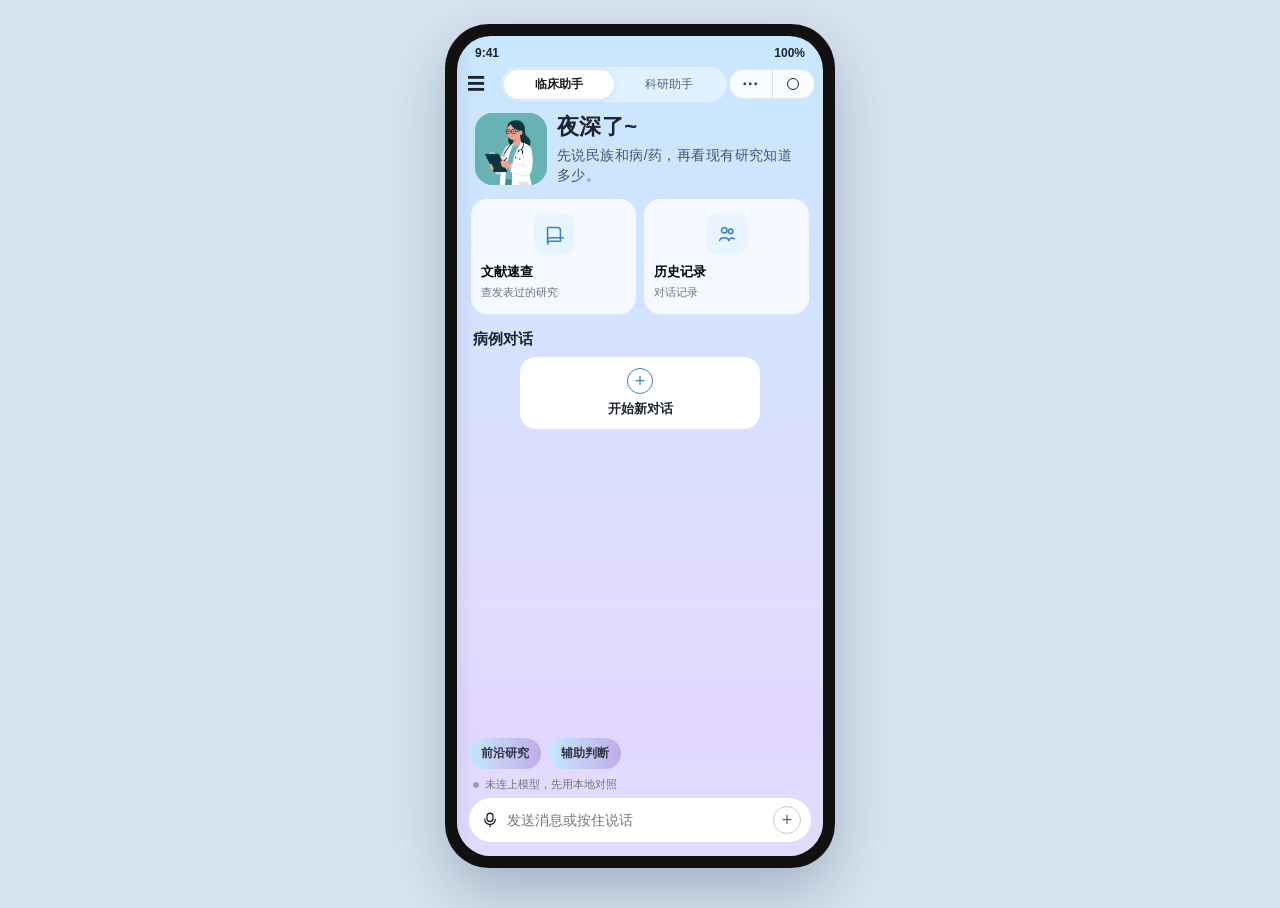
==== commit be212799: "Remove the forum from the demo so the product is only the two assistants. Co-authored-by: Cursor <cu" ====
--- a/demo/dual-agent/index.html
+++ b/demo/dual-agent/index.html
@@ -3,7 +3,7 @@
 <head>
   <meta charset="UTF-8" />
   <meta name="viewport" content="width=device-width, initial-scale=1" />
-  <title>临床助手 · 科研助手 · 我的论坛</title>
+  <title>临床助手 · 科研助手</title>
   <style>
     :root {
       --ink: #1d2430;
@@ -188,7 +188,7 @@
       font: inherit;
       font-size: 12px;
       color: #5c6573;
-      padding: 6px 2px;
+      padding: 6px 10px;
       border-radius: 15px;
       cursor: pointer;
       white-space: nowrap;
@@ -383,6 +383,10 @@
       cursor: pointer;
       color: #334;
     }
+    .chips button.on {
+      background: #dbeafe;
+      color: #1e40af;
+    }
     .inputbar {
       display: flex;
       align-items: center;
@@ -582,12 +586,35 @@
     .hit b { display: block; font-size: 14px; margin-bottom: 4px; }
     .hit p { font-size: 13px; color: #333; line-height: 1.45; }
     .hit .meta { font-size: 12px; color: var(--muted); margin-top: 6px; }
-    .reply-prose { font-size: 14px; line-height: 1.55; color: #333; }
-    .reply-prose p { margin: 0 0 8px; }
+    .reply-prose { font-size: 14px; line-height: 1.7; color: #333; }
+    .reply-prose p { margin: 0 0 12px; }
     .reply-prose p:last-child { margin-bottom: 0; }
-    .reply-summary { font-size: 15px; line-height: 1.55; margin-bottom: 4px; }
+    .reply-prose h4 {
+      font-size: 12px;
+      font-weight: 700;
+      letter-spacing: .06em;
+      color: #64748b;
+      margin: 16px 0 8px;
+    }
+    .reply-prose h4:first-child { margin-top: 0; }
+    .reply-prose strong { color: #1e293b; }
+    .reply-summary {
+      font-size: 15px;
+      line-height: 1.65;
+      margin: 0 0 12px;
+      padding: 10px 12px;
+      background: #f8fafc;
+      border-radius: 10px;
+      border-left: 3px solid #93c5fd;
+    }
+    .reply-point {
+      font-size: 13.5px;
+      line-height: 1.7;
+      color: #334155;
+      margin: 0 0 12px;
+    }
     .cite-foot {
-      margin-top: 12px;
+      margin-top: 14px;
       padding-top: 10px;
       border-top: 1px solid rgba(180, 190, 210, .35);
     }
@@ -902,290 +929,6 @@
       color: var(--ink);
       margin-bottom: 10px;
     }
-    .forum {
-      flex: 1;
-      display: flex;
-      flex-direction: column;
-      min-height: 0;
-      background: var(--page-grad);
-    }
-    .forum-body {
-      flex: 1;
-      min-height: 0;
-      overflow: auto;
-      padding: 10px 12px 12px;
-    }
-    .forum-search {
-      display: flex;
-      align-items: center;
-      gap: 8px;
-      background: rgba(255,255,255,.86);
-      border-radius: 16px;
-      padding: 8px 12px;
-      margin-bottom: 10px;
-      color: #8a93a3;
-    }
-    .forum-search input {
-      flex: 1;
-      border: 0;
-      outline: none;
-      background: transparent;
-      font: inherit;
-      font-size: 13px;
-      color: var(--ink);
-    }
-    .forum-card {
-      background: rgba(255,255,255,.88);
-      border-radius: 18px;
-      padding: 12px;
-      margin-bottom: 10px;
-    }
-    .forum-user {
-      display: flex;
-      align-items: center;
-      gap: 8px;
-      margin-bottom: 8px;
-    }
-    .forum-av {
-      width: 36px;
-      height: 36px;
-      border-radius: 50%;
-      display: grid;
-      place-items: center;
-      color: #fff;
-      font-size: 13px;
-      font-weight: 800;
-      flex-shrink: 0;
-      background: linear-gradient(145deg, #7eb8f0, #7b6ed8);
-    }
-    .forum-av.s2 { background: linear-gradient(145deg, #9bb6ff, #8b6ad6); }
-    .forum-av.s3 { background: linear-gradient(145deg, #6cb8e8, #6b6ad6); }
-    .forum-av.s4 { background: linear-gradient(145deg, #b9a8f0, #5a7fd6); }
-    .forum-av.lg { width: 64px; height: 64px; font-size: 22px; }
-    .forum-user b { display: block; font-size: 13px; }
-    .forum-user em {
-      display: block;
-      font-style: normal;
-      font-size: 11px;
-      color: var(--muted);
-      margin-top: 1px;
-    }
-    .forum-card p {
-      font-size: 13.5px;
-      line-height: 1.55;
-      color: #2a3140;
-    }
-    .forum-acts {
-      display: flex;
-      gap: 16px;
-      margin-top: 10px;
-      color: #8a93a3;
-      font-size: 12px;
-    }
-    .forum-acts button {
-      border: 0;
-      background: none;
-      color: inherit;
-      font: inherit;
-      display: flex;
-      align-items: center;
-      gap: 4px;
-      cursor: pointer;
-      padding: 0;
-    }
-    .forum-acts button.on { color: #6b6ad6; }
-    .forum-banner {
-      height: 128px;
-      border-radius: 16px;
-      margin-bottom: 10px;
-      overflow: hidden;
-      position: relative;
-      background:
-        radial-gradient(ellipse 80% 70% at 20% 10%, rgba(255,255,255,.55), transparent 55%),
-        linear-gradient(180deg, #9fd0ff 0%, #7ea8f4 38%, #6b6ad6 100%);
-    }
-    .forum-banner::after {
-      content: "";
-      position: absolute;
-      inset: 0;
-      background:
-        linear-gradient(115deg, transparent 40%, rgba(255,255,255,.18) 48%, transparent 56%),
-        linear-gradient(70deg, rgba(90, 80, 180, .12), transparent 40%);
-    }
-    .forum-photos {
-      display: grid;
-      grid-template-columns: repeat(3, 1fr);
-      gap: 6px;
-      margin-top: 10px;
-    }
-    .forum-photos i {
-      display: block;
-      aspect-ratio: 1;
-      border-radius: 10px;
-      background: linear-gradient(145deg, #8ec8f0, #8b7ee0);
-    }
-    .forum-photos i:nth-child(2) { background: linear-gradient(160deg, #b9d8ff, #6b6ad6); }
-    .forum-photos i:nth-child(3) { background: linear-gradient(200deg, #c5b8ff, #4f8ad6); }
-    .forum-like {
-      margin-top: 10px;
-      font-size: 12px;
-      color: #6b6ad6;
-      display: flex;
-      align-items: center;
-      gap: 6px;
-    }
-    .forum-chat-item {
-      width: 100%;
-      border: 0;
-      background: rgba(255,255,255,.88);
-      border-radius: 16px;
-      padding: 10px 12px;
-      margin-bottom: 8px;
-      display: flex;
-      align-items: center;
-      gap: 10px;
-      text-align: left;
-      font: inherit;
-      cursor: pointer;
-    }
-    .forum-chat-item b { display: block; font-size: 14px; }
-    .forum-chat-item span {
-      display: block;
-      font-size: 12px;
-      color: var(--muted);
-      margin-top: 2px;
-      white-space: nowrap;
-      overflow: hidden;
-      text-overflow: ellipsis;
-    }
-    .forum-thread {
-      flex: 1;
-      overflow: auto;
-      padding: 12px 14px;
-      display: flex;
-      flex-direction: column;
-      gap: 8px;
-    }
-    .forum-bubble {
-      max-width: 78%;
-      background: rgba(255,255,255,.92);
-      border-radius: 16px 16px 16px 6px;
-      padding: 10px 12px;
-      font-size: 14px;
-      line-height: 1.45;
-      align-self: flex-start;
-    }
-    .forum-bubble.me {
-      align-self: flex-end;
-      background: linear-gradient(135deg, #d4e9ff, #dcd4ff);
-      border-radius: 16px 16px 6px 16px;
-    }
-    .forum-time {
-      align-self: center;
-      font-size: 11px;
-      color: var(--muted);
-    }
-    .forum-compose textarea {
-      width: 100%;
-      min-height: 160px;
-      border: 0;
-      resize: none;
-      background: rgba(255,255,255,.9);
-      border-radius: 16px;
-      padding: 14px;
-      font: inherit;
-      font-size: 14px;
-      line-height: 1.5;
-      outline: none;
-    }
-    .forum-send {
-      width: 100%;
-      margin-top: 12px;
-      border: 0;
-      border-radius: 16px;
-      padding: 12px;
-      font: inherit;
-      font-size: 15px;
-      font-weight: 700;
-      cursor: pointer;
-      background: var(--bar-grad);
-      color: var(--ink);
-    }
-    .forum-me-head {
-      display: flex;
-      align-items: center;
-      gap: 12px;
-      background: rgba(255,255,255,.88);
-      border-radius: 18px;
-      padding: 16px;
-      margin-bottom: 10px;
-    }
-    .forum-me-head b { display: block; font-size: 18px; }
-    .forum-me-head span { display: block; font-size: 12px; color: var(--muted); margin-top: 4px; }
-    .forum-stats {
-      display: grid;
-      grid-template-columns: 1fr 1fr 1fr;
-      gap: 8px;
-      margin-bottom: 10px;
-    }
-    .forum-stats div {
-      background: rgba(255,255,255,.88);
-      border-radius: 14px;
-      padding: 12px 8px;
-      text-align: center;
-    }
-    .forum-stats strong { display: block; font-size: 18px; }
-    .forum-stats em { font-style: normal; font-size: 11px; color: var(--muted); }
-    .forum-menu {
-      width: 100%;
-      border: 0;
-      background: rgba(255,255,255,.88);
-      border-radius: 14px;
-      padding: 14px 12px;
-      margin-bottom: 8px;
-      font: inherit;
-      font-size: 14px;
-      font-weight: 650;
-      text-align: left;
-      cursor: pointer;
-      display: flex;
-      justify-content: space-between;
-      color: var(--ink);
-    }
-    .forum-menu em { font-style: normal; color: var(--muted); font-weight: 400; font-size: 12px; }
-    .forum-tabbar {
-      display: grid;
-      grid-template-columns: repeat(5, 1fr);
-      background: rgba(255,255,255,.9);
-      border-top: 1px solid rgba(180, 190, 210, .35);
-      padding: 6px 0 10px;
-    }
-    .forum-tabbar button {
-      border: 0;
-      background: transparent;
-      font: inherit;
-      font-size: 10px;
-      color: #7a8494;
-      display: flex;
-      flex-direction: column;
-      align-items: center;
-      gap: 2px;
-      cursor: pointer;
-    }
-    .forum-tabbar button.on { color: #6b6ad6; font-weight: 700; }
-    .forum-tabbar svg { width: 22px; height: 22px; }
-    .forum-chat-go {
-      border: 0;
-      background: var(--bar-grad);
-      border-radius: 14px;
-      padding: 6px 12px;
-      font: inherit;
-      font-size: 13px;
-      font-weight: 700;
-      cursor: pointer;
-      color: var(--ink);
-      flex-shrink: 0;
-    }
   </style>
 </head>
 <body>
@@ -1228,136 +971,840 @@
       return "—";
     }
 
-    /* 组员文档：文献数据规范与示例库（MES 编号） */
+    /* 入库文献：从 dual-agent-v5 导入 L001–L052，字段对齐现有速查/详情 */
     const LIT_ENTRIES = [
       {
-        id: 101, mes: "MES-PGx-001", shelf: "pgx", docType: "observational", grade: "L5",
-        title: "VKORC1 and CYP2C9 polymorphisms in Uyghur patients: impact on warfarin sensitivity",
-        ethnicity: "维吾尔族", topic: "华法林、CYP2C9、VKORC1、出血风险",
-        picos: {
-          P: "诊断为血栓性疾病且需长期抗凝治疗的维吾尔族患者",
-          I: "使用常规剂量华法林",
-          C: "患有同类血栓性疾病、使用相同常规剂量华法林的非维吾尔族人群",
-          O: "华法林稳态剂量差异、出血事件发生率",
-          S: "新疆地区医疗机构"
-        },
-        conclusion: "新疆维吾尔族人群中 CYP2C9*3 突变频率约 3.5%，VKORC1 -1639A 等位基因频率约 78%，显著低于汉族人群（~91%），提示维吾尔族患者华法林稳态剂量可能高于汉族人群。",
-        source: "PubMed (PMID: 25123456)；Zhonghua Yi Xue Yi Chuan Xue Za Zhi, 2014",
-        boundary: "样本来源：新疆地区维吾尔族健康志愿者及华法林用药患者共 186 例；基因因素仅解释约 40-50% 的个体间剂量差异，需结合临床因素和 INR 监测。",
-        gradeName: "L5 观察性研究", gradeNote: "GRADE 初始等级：低"
-      },
-      {
-        id: 102, mes: "MES-PGx-002", shelf: "pgx", docType: "case", grade: "L7",
-        title: "广西壮族人群 CYP2C9 和 VKORC1 基因多态性对华法林剂量的影响",
-        ethnicity: "壮族", topic: "华法林、CYP2C9、VKORC1、稳定剂量",
-        picos: {
-          P: "广西壮族自治区壮族华法林用药患者",
-          I: "华法林抗凝治疗",
-          C: "同地区汉族华法林用药患者（回顾性比较）",
-          O: "华法林稳定剂量、基因型分布",
-          S: "广西壮族自治区医疗机构"
-        },
-        conclusion: "广西壮族人群 VKORC1 -1639G>A 基因型分布为 AA 型约 67.2%、GA 型约 29.8%、GG 型约 3.0%；CYP2C9*3 突变频率约 2.8%；基于基因型构建的华法林稳定剂量预测模型可解释约 52% 的个体间变异。",
-        source: "中国知网 (CNKI)；广西医科大学学报, 2019",
-        boundary: "样本来源：广西壮族自治区壮族人群 152 例；未包含其他民族对照；仅为回顾性数据，需前瞻性验证。",
-        gradeName: "L7 病例对照研究", gradeNote: "GRADE 初始等级：低"
-      },
-      {
-        id: 103, mes: "MES-Prev-001", shelf: "prev", docType: "observational", grade: "L5",
-        title: "新疆维吾尔自治区维吾尔族人群高血压流行病学调查",
-        ethnicity: "维吾尔族", topic: "高血压、患病率",
-        picos: {
-          P: "新疆地区35岁以上维吾尔族居民",
-          I: "无（横断面调查）",
-          C: "无（横断面调查）",
-          O: "高血压患病率、知晓率、治疗率、控制率",
-          S: "新疆7个地区社区调查"
-        },
-        conclusion: "新疆地区 35 岁以上维吾尔族人群高血压患病率为 37.2%（标化率 33.8%），男性 40.1%、女性 34.6%；知晓率、治疗率和控制率分别为 48.3%、30.1% 和 8.7%，均低于全国平均水平。",
-        source: "中国知网 (CNKI)；中华高血压杂志, 2017",
-        boundary: "样本来源：新疆 7 个地区 5,832 名维吾尔族居民（2014-2015 年调查）；限于新疆维吾尔族，不能直接推及其他民族。",
-        gradeName: "L5 观察性研究", gradeNote: "GRADE 初始等级：低"
-      },
-      {
-        id: 104, mes: "MES-Prev-002", shelf: "prev", docType: "observational", grade: "L5",
-        title: "云南省傣族居民代谢综合征患病率及影响因素分析",
-        ethnicity: "傣族", topic: "代谢综合征、患病率",
-        picos: {
-          P: "云南西双版纳傣族居民",
-          I: "无（横断面调查）",
-          C: "无（横断面调查）",
-          O: "代谢综合征患病率",
-          S: "云南西双版纳社区调查"
-        },
-        conclusion: "云南省西双版纳地区傣族居民代谢综合征患病率为 21.8%（IDF 标准），其中男性 19.3%、女性 24.6%；60 岁以上人群达 38.5%。",
-        source: "中国知网 (CNKI)；中华流行病学杂志, 2020",
-        boundary: "样本来源：云南西双版纳 2,156 名傣族居民（2018 年）；农村和城镇比例约 6:4。",
-        gradeName: "L5 观察性研究", gradeNote: "GRADE 初始等级：低"
-      },
-      {
-        id: 105, mes: "MES-Risk-001", shelf: "risk", docType: "case", grade: "L7",
-        title: "蒙古族人群高血压危险因素的病例对照研究",
-        ethnicity: "蒙古族", topic: "高血压、危险因素、盐摄入",
-        picos: {
-          P: "内蒙古地区蒙古族人群",
-          I: "高盐饮食、饮酒、运动（作为暴露因素分析）",
-          C: "无高血压的蒙古族人群",
-          O: "高血压发病风险（OR值）",
-          S: "内蒙古通辽市医院"
-        },
-        conclusion: "内蒙古地区蒙古族高血压独立危险因素：高盐饮食（OR=2.34）、BMI≥28（OR=1.89）、饮酒史≥10年（OR=1.56）、高血压家族史（OR=2.01）；规律运动为保护因素（OR=0.62）。",
-        source: "PubMed (PMID: 31252147)；J Hum Hypertens, 2019",
-        boundary: "样本来源：内蒙古通辽市蒙古族病例 320 例、对照 320 例；基于医院病例，存在选择偏倚。",
-        gradeName: "L7 病例对照研究", gradeNote: "GRADE 初始等级：低"
-      },
-      {
-        id: 106, mes: "MES-Risk-002", shelf: "risk", docType: "observational", grade: "L5",
-        title: "西藏藏族人群高尿酸血症相关因素分析",
-        ethnicity: "藏族", topic: "高尿酸血症、危险因素、高原",
-        picos: {
-          P: "西藏拉萨地区藏族居民",
-          I: "无（横断面研究）",
-          C: "无（横断面研究）",
-          O: "高尿酸血症相关因素（OR值）",
-          S: "西藏拉萨社区调查"
-        },
-        conclusion: "西藏拉萨地区藏族人群高尿酸血症相关因素：男性（OR=2.21）、高海拔居住年限（每增加10年 OR=1.31）、高脂饮食（OR=1.67）、饮茶习惯（OR=0.71）。",
-        source: "中国知网 (CNKI)；中国慢性病预防与控制, 2021",
-        boundary: "样本来源：拉萨市 2,100 名藏族居民（2019 年）；长期居留高原人群，结论不适用于移居低海拔后的代谢变化。",
-        gradeName: "L5 观察性研究", gradeNote: "GRADE 初始等级：低"
-      },
-      {
-        id: 107, mes: "MES-Geno-001", shelf: "geno", docType: "observational", grade: "L5",
-        title: "新疆哈萨克族人群 ABCA1 基因多态性与血脂水平的关联",
-        ethnicity: "哈萨克族", topic: "ABCA1、基因多态性、血脂、HDL-C",
-        picos: {
-          P: "新疆伊犁地区哈萨克族人群",
-          I: "无（候选基因关联研究）",
-          C: "无（候选基因关联研究）",
-          O: "HDL-C水平差异",
-          S: "新疆伊犁地区社区调查"
-        },
-        conclusion: "新疆哈萨克族人群 ABCA1 rs2230806（R219K）位点多态性分布：KK 型 23.5%、RK 型 49.8%、RR 型 26.7%；KK 型携带者 HDL-C 水平显著高于 RR 型（P=0.007）。",
-        source: "PubMed (PMID: 29873214)；Mol Genet Genomics, 2018",
-        boundary: "样本来源：新疆伊犁地区哈萨克族 518 例（2016 年）；仅为单基因多态性，需功能验证。",
-        gradeName: "L5 观察性研究", gradeNote: "GRADE 初始等级：低"
-      },
-      {
-        id: 108, mes: "MES-Geno-002", shelf: "geno", docType: "observational", grade: "L5",
-        title: "贵州布依族人群 CYP2D6 基因多态性分布特征",
-        ethnicity: "布依族", topic: "CYP2D6、基因多态性、慢代谢型",
-        picos: {
-          P: "贵州黔南州布依族人群",
-          I: "无（基因频率调查）",
-          C: "汉族人群（文献比较）",
-          O: "CYP2D6代谢型频率分布",
-          S: "贵州黔南州社区调查"
-        },
-        conclusion: "贵州布依族人群 CYP2D6 慢代谢型（PM）频率约为 8.2%，快代谢型（EM）约为 69.3%，中间代谢型（IM）约为 22.5%；与汉族人群（PM ~1-2%）相比差异显著。",
-        source: "中国知网 (CNKI)；中国药理学通报, 2020",
-        boundary: "样本来源：贵州黔南州布依族 312 例（2018-2019 年）；仅包含单一地区布依族，未进行体内代谢验证。",
-        gradeName: "L5 观察性研究", gradeNote: "GRADE 初始等级：低"
-      }
+        id: 201, mes: "L001", shelf: "geno", docType: "observational", grade: "L6",
+        title: "广西地区各民族地中海贫血基因类型分析",
+        ethnicity: "壮族、汉族、瑶族、苗族", topic: "地中海贫血",
+        picos: {
+          P: "广西地区受检者 8 960 例（壮、汉、瑶、苗等）",
+          I: "Gap-PCR + PCR 探针法地贫基因检测",
+          C: "各民族间相互比较",
+          O: "地贫基因检出率与基因型构成",
+          S: "横断面研究"
+        },
+        conclusion: "广西为地贫基因高发区，缺失型多于非缺失型；壮族检出率最高、汉族次之，瑶族、苗族等显著较低，提示南方少数民族地贫基因谱存在显著民族异质性，筛查策略应按民族分层。",
+        source: "CNKI；临床血液学杂志, 2018；DOI: 10.13201/j.issn.1004-2806.2018.09.010",
+        boundary: "单中心实验室连续检测数据，非人群随机抽样；未报告各民族人口分母，故为构成比而非患病率；未做年龄性别标准化。",
+        gradeName: "C 低 · 横断面研究", gradeNote: "观察性横断面研究，GRADE 起点为低质量(C)；设计为单中心连续样本，无严重偏倚风险，不降级。"
+      },
+      {
+        id: 202, mes: "L002", shelf: "geno", docType: "observational", grade: "L6",
+        title: "广西崇左市中学生地中海贫血流行病学调查及基因突变类型分析",
+        ethnicity: "壮族、汉族、瑶族", topic: "地中海贫血",
+        picos: {
+          P: "广西崇左市 12-16 岁中学生 1 097 名",
+          I: "血细胞分析 + HbA2/HbF 定量 + 基因型检测",
+          C: "壮族 vs 汉族",
+          O: "地贫检出率、突变类型构成",
+          S: "横断面调查"
+        },
+        conclusion: "广西崇左市中学生地贫基因携带率高，壮族显著高于汉族；ααWS 突变检出率高，β 地贫以 CD41-42 为主，提示壮族人群地贫筛查需采用民族特异的基因型谱与筛查阈值。",
+        source: "CBM；中华流行病学杂志, 2009",
+        boundary: "仅覆盖 12-16 岁在校学生，不能外推全人群；汉族样本仅 128 例、瑶族 1 例，稀有民族估计不稳定。",
+        gradeName: "C 低 · 横断面研究", gradeNote: "观察性横断面研究，起点低质量(C)；样本量充足、检测规范，但不精确性（汉族样本少）不足以降级。"
+      },
+      {
+        id: 203, mes: "L003", shelf: "geno", docType: "case", grade: "L8",
+        title: "广西各民族地中海贫血基因型分布及产前诊断分析",
+        ethnicity: "壮族、汉族、瑶族", topic: "地中海贫血",
+        picos: {
+          P: "广西籍同型地贫基因携带者夫妇 2 415 对",
+          I: "产前基因诊断",
+          C: "壮/汉/瑶/其他民族",
+          O: "基因型构成比",
+          S: "回顾性病例系列"
+        },
+        conclusion: "广西以 α-地贫和 β-地贫为主，地贫基因型分布在民族间存在显著差异，壮族 α-地贫负担最重，产前诊断资源应向壮族聚居区倾斜。",
+        source: "CNKI；中国妇幼保健, 2014",
+        boundary: "回顾性产前诊断人群，存在转诊选择偏倚，不能代表一般人群患病率；瑶族等样本量小。",
+        gradeName: "D 极低 · 回顾性病例系列", gradeNote: "回顾性无对照病例系列，起点极低质量(D)；存在明显选择偏倚（均为转诊高危夫妇）。"
+      },
+      {
+        id: 204, mes: "L004", shelf: "geno", docType: "observational", grade: "L6",
+        title: "武鸣地区壮族人群地中海贫血筛查及基因型特点分析",
+        ethnicity: "壮族", topic: "地中海贫血",
+        picos: {
+          P: "武鸣地区壮族新生儿及成人",
+          I: "脐带血/外周血地贫筛查 + 基因检测",
+          C: "无（描述性）",
+          O: "筛查阳性率、基因型构成、少见型检出",
+          S: "横断面研究"
+        },
+        conclusion: "武鸣壮族为地贫高发人群，α-地贫 CS 突变率高且以静止型与轻型为主，同时存在一定比例少见基因型，临床应采用覆盖少见突变的检测方案以防漏检。",
+        source: "万方；右江民族医学院学报, 2019",
+        boundary: "筛查阳性率不等同于确诊患病率；新生儿与成人两个样本来源不一致，未做统一人群分母。",
+        gradeName: "C 低 · 横断面研究", gradeNote: "观察性横断面研究，起点低质量(C)；样本量大、检测方法明确，无降级理由。"
+      },
+      {
+        id: 205, mes: "L005", shelf: "prev", docType: "observational", grade: "L6",
+        title: "乌鲁木齐市健康体检人群非酒精性脂肪肝的分布特征以及与代谢综合征及其各组分的关联性",
+        ethnicity: "汉族、维吾尔族、哈萨克族、回族", topic: "非酒精性脂肪肝",
+        picos: {
+          P: "乌鲁木齐市健康体检者 7 913 例",
+          I: "腹部 B 超诊断 NAFLD",
+          C: "汉/维/哈/回四民族比较",
+          O: "NAFLD 患病率、MetS 组分患病率",
+          S: "横断面研究"
+        },
+        conclusion: "乌鲁木齐市 NAFLD 患病率男性高于女性；维吾尔族(40%)显著高于汉族(30%)、哈萨克族与回族，提示新疆多民族 NAFLD 负担存在民族差异，干预应优先针对维吾尔族与男性人群。",
+        source: "万方；心脏杂志, 2016；DOI: 10.13191/j.chj.2016.0047",
+        boundary: "为体检人群而非随机人群抽样，存在健康体检者选择偏倚；未做年龄标准化；未校正社会经济与饮食因素。",
+        gradeName: "C 低 · 横断面研究", gradeNote: "观察性横断面研究，起点低质量(C)；未校正混杂且为体检人群，存在选择偏倚风险，但因样本量大、指标客观不降级。"
+      },
+      {
+        id: 206, mes: "L006", shelf: "risk", docType: "observational", grade: "L6",
+        title: "维吾尔族人群血尿酸水平与非酒精性脂肪性肝病的关系研究",
+        ethnicity: "维吾尔族", topic: "非酒精性脂肪肝",
+        picos: {
+          P: "维吾尔族体检者 2 241 例",
+          I: "血尿酸水平分层（高尿酸血症 vs 正常）",
+          C: "非高尿酸血症人群",
+          O: "NAFLD 检出率",
+          S: "横断面研究"
+        },
+        conclusion: "维吾尔族人群血尿酸水平与 NAFLD 密切相关，高尿酸血症是 NAFLD 的独立危险因素(OR≈2.09)，可作为该民族 NAFLD 早期识别的简便指标。",
+        source: "CNKI；中国全科医学, 2013",
+        boundary: "横断面设计不能确立因果；单中心体检人群；未校正饮食（维吾尔族高嘌呤、高脂膳食）与饮酒等混杂。",
+        gradeName: "C 低 · 横断面研究", gradeNote: "观察性横断面研究，起点低质量(C)；存在残余混杂（膳食、饮酒）但未达严重级别，不降级。"
+      },
+      {
+        id: 207, mes: "L007", shelf: "risk", docType: "observational", grade: "L4",
+        title: "新疆生产建设兵团农村维吾尔族居民非酒精性脂肪肝的发病情况和影响因素分析",
+        ethnicity: "维吾尔族", topic: "非酒精性脂肪肝",
+        picos: {
+          P: "新疆兵团农村维吾尔族居民 10 158 人",
+          I: "危险因素暴露（BMI、血压、血脂、eGFR、ALT 等）",
+          C: "无暴露/低危险因素组",
+          O: "NAFLD 累积发病率与发病密度",
+          S: "前瞻性队列研究"
+        },
+        conclusion: "新疆兵团农村维吾尔族 NAFLD 发病率相对较低，但八成居民携带至少一种危险因素，仍需重点防控；年龄大、离异/丧偶、低文化程度、超重肥胖及代谢指标异常者为重点人群。",
+        source: "CBM；中华流行病学杂志, 2024；DOI: 10.3760/cma.j.cn112338-20240318-00142",
+        boundary: "队列限于兵团农村维吾尔族，不能外推城市或其他民族；随访时间有限，累积事件数相对较少。",
+        gradeName: "B 中 · 前瞻性队列研究", gradeNote: "前瞻性队列研究，GRADE 起点为低质量(C)；存在大效应量（多危险因素梯度显著）且具剂量-反应关系，升级一档至中等质量(B)。"
+      },
+      {
+        id: 208, mes: "L008", shelf: "prev", docType: "observational", grade: "L6",
+        title: "Prevalence and Risk Factors of Hyperuricemia and Gout: A Cross-sectional Survey from 31 Provinces in Mainland China",
+        ethnicity: "汉族、藏族、维吾尔族、回族、蒙古族、满族、壮族", topic: "高尿酸血症 / 痛风",
+        picos: {
+          P: "中国大陆 31 省 ≥18 岁成人 78 130 名",
+          I: "按民族、性别、年龄分层",
+          C: "汉族为参照",
+          O: "HUA 与痛风加权患病率",
+          S: "全国性横断面调查"
+        },
+        conclusion: "中国成人 HUA(17.7%) 与痛风(3.2%) 患病率处于较高水平，且民族是独立相关因素——藏族痛风患病率居首，汉族男性 HUA 最高，提示需按民族与性别制定分层防控策略。",
+        source: "Medline；Journal of Translational Internal Medicine, 2022",
+        boundary: "横断面设计无法确立因果；民族分层样本量不均衡（部分少数民族样本较少），民族别估计精度有限。",
+        gradeName: "C 低 · 横断面研究", gradeNote: "观察性横断面研究，起点低质量(C)；抽样设计严谨、样本量极大，但不精确性（少数民族亚组样本少）不足以降级。"
+      },
+      {
+        id: 209, mes: "L009", shelf: "prev", docType: "observational", grade: "L6",
+        title: "Prevalence and Risk Factors of Hyperuricemia in the Urban Health Checkup Population in Xinjiang, China: A Cross-Sectional Study",
+        ethnicity: "汉族、回族、满族、维吾尔族、哈萨克族", topic: "高尿酸血症",
+        picos: {
+          P: "乌鲁木齐城市体检人群",
+          I: "民族/性别/代谢指标分层",
+          C: "各民族间比较",
+          O: "HUA 患病率",
+          S: "横断面研究"
+        },
+        conclusion: "乌鲁木齐城市体检人群 HUA 患病率高（26.96%），男性与青年人群尤为突出，且满族、汉族、回族患病率显著高于其他民族，应针对民族与性别开展早期干预。",
+        source: "Medline；Risk Management and Healthcare Policy, 2023；DOI: 10.2147/RMHP.S420896",
+        boundary: "单中心体检人群，存在选择偏倚；为城市人群，不能外推农牧区；部分民族样本量极小（如满族）。",
+        gradeName: "C 低 · 横断面研究", gradeNote: "观察性横断面研究，起点低质量(C)；单中心体检人群存在选择偏倚风险但未达严重级别。"
+      },
+      {
+        id: 210, mes: "L010", shelf: "prev", docType: "observational", grade: "L6",
+        title: "新疆吐鲁番地区维吾尔族人群高尿酸血症与痛风流行病学研究",
+        ethnicity: "维吾尔族", topic: "高尿酸血症 / 痛风",
+        picos: {
+          P: "吐鲁番 ≥14 岁维吾尔族居民 3 982 名",
+          I: "血尿酸检测 + 痛风问卷/诊断",
+          C: "无（与国内其他地区文献比较）",
+          O: "HUA 与痛风患病率",
+          S: "横断面调查"
+        },
+        conclusion: "新疆吐鲁番地区维吾尔族人群 HUA(3.97%) 与痛风(0.025%) 患病率均显著低于国内其他地区，提示遗传背景（维吾尔族尿酸代谢相关基因频率）与膳食结构共同决定民族间差异。",
+        source: "Medline；中华风湿病学杂志, 2012",
+        boundary: "单一地区横断面；痛风仅 1 例，估计极不精确；未做年龄标准化。",
+        gradeName: "C 低 · 横断面研究", gradeNote: "观察性横断面研究，起点低质量(C)；痛风仅 1 例存在严重不精确性，但因非主要结局（主要结局 HUA 样本充足）不整体降级。"
+      },
+      {
+        id: 211, mes: "L011", shelf: "risk", docType: "observational", grade: "L6",
+        title: "新疆汉、维吾尔、哈萨克族成年人高尿酸血症及痛风的流行病学调查",
+        ethnicity: "汉族、维吾尔族、哈萨克族", topic: "高尿酸血症 / 痛风",
+        picos: {
+          P: "新疆汉、维、哈成年人 13 559 名",
+          I: "民族分层 + 膳食/代谢因素",
+          C: "以汉族为参照",
+          O: "HUA 与痛风标化患病率",
+          S: "横断面调查"
+        },
+        conclusion: "新疆汉族高尿酸血症与痛风患病率显著高于维吾尔族与哈萨克族；危险因素存在民族特异性（汉族以海鲜与内脏摄入为主，哈萨克族以内脏与饮酒为主），干预措施需民族定制。",
+        source: "CBM；中国临床新医学, 2013",
+        boundary: "横断面设计；膳食暴露为自我报告，存在回忆偏倚；未检测尿酸转运相关基因（如 SLC2A9、ABCG2）。",
+        gradeName: "C 低 · 横断面研究", gradeNote: "观察性横断面研究，起点低质量(C)；采用四阶段整群随机抽样、年龄标化，设计严谨，不降级。"
+      },
+      {
+        id: 212, mes: "L012", shelf: "risk", docType: "observational", grade: "L6",
+        title: "The prevalence of gout and hyperuricemia in middle-aged and elderly people in Tibet Autonomous Region, China",
+        ethnicity: "藏族", topic: "痛风 / 高尿酸血症",
+        picos: {
+          P: "西藏自治区中老年藏族常住居民",
+          I: "血清尿酸检测 + 痛风诊断",
+          C: "与国内其他地区文献数据比较",
+          O: "痛风与 HUA 年龄标化患病率",
+          S: "横断面研究"
+        },
+        conclusion: "西藏自治区藏族中老年人群痛风(0.26%)与高尿酸血症患病率处于较低水平，低于全国多数地区；提示在强膳食危险因素存在下，遗传背景对环境风险具有显著的修饰作用。",
+        source: "Medline；Medicine (Baltimore), 2020；DOI: 10.1097/MD.0000000000018564",
+        boundary: "横断面设计；研究对象以游牧农牧民为主，与既往含大量汉族/彝族样本（如甘孜州调查 HUA 37.2%）不可直接比较；未空腹采血可能引入假阳性。",
+        gradeName: "C 低 · 横断面研究", gradeNote: "观察性横断面研究，起点低质量(C)；未强制空腹采血存在测量偏倚风险，但结论方向稳健，不降级。"
+      },
+      {
+        id: 213, mes: "L013", shelf: "prev", docType: "observational", grade: "L6",
+        title: "2014—2023年西藏自治区肺结核报告发病流行特征和变化趋势分析",
+        ethnicity: "藏族", topic: "肺结核",
+        picos: {
+          P: "西藏自治区 2014-2023 年报告的肺结核患者 51 872 例",
+          I: "时间趋势与人群分层描述",
+          C: "性别/年龄/职业/地区间比较",
+          O: "报告发病率、病原学阳性率及其变化趋势",
+          S: "监测数据时间序列分析"
+        },
+        conclusion: "西藏肺结核报告发病率总体下降但仍显著高于全国平均水平，昌都市与学生、牧民、老年人群为重点；需加强农牧区防控、学生主动筛查与分子诊断推广。",
+        source: "CBM；疾病监测, 2025；DOI: 10.3784/jbjc.202502260131",
+        boundary: "基于传染病报告系统的被动监测数据，受就诊率与诊断能力影响，存在漏报与诊断水平变化的偏倚；报告发病率不等同于真实发病率。",
+        gradeName: "C 低 · 监测数据分析（时间序列）", gradeNote: "观察性监测数据分析，起点低质量(C)；数据覆盖全自治区 10 年、样本量巨大，诊断标准统一，不降级。"
+      },
+      {
+        id: 214, mes: "L014", shelf: "prev", docType: "observational", grade: "L6",
+        title: "西藏地区肺结核病流行特征",
+        ethnicity: "藏族", topic: "肺结核",
+        picos: {
+          P: "西藏自治区 ≥15 岁常住人群",
+          I: "体格检查 + X 线 + 痰涂片/培养筛查",
+          C: "性别/城乡/年龄组比较",
+          O: "活动性、涂阳、菌阳肺结核加权患病率",
+          S: "横断面抽样调查"
+        },
+        conclusion: "西藏地区肺结核患病率 35 年间由 1 203/10 万降至 758/10 万，防控成效显著，但仍是全国最高负担地区之一；男性、乡村、高年龄组为高危人群，高原居住条件与室内聚集是重要传播因素。",
+        source: "CNKI；中国公共卫生, 2019",
+        boundary: "横断面抽样调查；仅覆盖 ≥15 岁人群，儿童负担未纳入；乡村与城镇样本比例不均衡。",
+        gradeName: "C 低 · 横断面研究", gradeNote: "观察性横断面研究，起点低质量(C)；采用分层整群等比例随机抽样、加权估计，设计严谨，不降级。"
+      },
+      {
+        id: 215, mes: "L015", shelf: "prev", docType: "review", grade: "L6",
+        title: "中国结核病疾病负担现状",
+        ethnicity: "汉族、维吾尔族、藏族、苗族、彝族、回族、朝鲜族", topic: "结核病",
+        picos: {
+          P: "中国全人群及西部少数民族聚居区人群",
+          I: "—（综述，无干预）",
+          C: "地区/民族/性别/年龄比较（描述性）",
+          O: "发病率、患病率、耐药比例、治疗成功率、DALY 率",
+          S: "叙述性综述"
+        },
+        conclusion: "中国结核病负担仍重、下降缓慢，西部少数民族聚居区（新疆、西藏、贵州）负担最高，耐药结核治疗成功率低；作者明确指出目前尚缺乏按民族分组的发病率与患病率数据，是重要研究缺口。",
+        source: "CBM；中华流行病学杂志, 2024；DOI: 10.3760/cma.j.cn112338-20240311-00111",
+        boundary: "为叙述性综述，未做系统检索与偏倚评价；民族维度仅有患者构成比而无率，无法直接进行民族间风险比较。",
+        gradeName: "C 低 · 叙述性综述", gradeNote: "叙述性综述，起点低质量(C)；纳入 WHO、国家监测系统及 GBD 等高可信数据源但不满足系统评价方法学要求，不升级。"
+      },
+      {
+        id: 216, mes: "L016", shelf: "prev", docType: "observational", grade: "L8",
+        title: "1979年全国结核病流行病学抽样调查——部分少数民族患病率与涂阳患病率",
+        ethnicity: "维吾尔族、藏族、回族、蒙古族、苗族、朝鲜族、彝族", topic: "肺结核",
+        picos: {
+          P: "全国 29 省抽样人群 1 338 080 人（含维、藏、回、蒙、苗、朝鲜、彝等民族）",
+          I: "X 线 + 痰涂片筛查",
+          C: "各民族间比较（全国平均为参照）",
+          O: "活动性与涂阳肺结核标化患病率",
+          S: "全国横断面抽样调查（历史数据）"
+        },
+        conclusion: "维吾尔族、藏族是我国结核病负担最重的两个民族，彝族、苗族次之，蒙古族、朝鲜族最低；民族间差异与居住环境、居住密度、营养状况及医疗可及性密切相关，是后续民族定向防控的依据。",
+        source: "CNKI；中国公共卫生, 1985",
+        boundary: "1979 年历史数据，诊断手段（X 线 + 涂片）与现行分子诊断不可比；部分少数民族调查点数少（彝族 2 个点、朝鲜族 2 个点），估计不稳定。",
+        gradeName: "D 极低 · 横断面调查（历史数据）", gradeNote: "观察性横断面研究起点低质量(C)，因年代久远、诊断方法与现行标准不可比（间接性严重）降级一档至极低质量(D)。"
+      },
+      {
+        id: 217, mes: "L017", shelf: "pgx", docType: "original", grade: "L6",
+        title: "Pilot work of the 10K Chinese People Genomic Diversity Project along the Silk Road suggests a complex east-west admixture landscape and biological adaptations",
+        ethnicity: "汉族、东乡族、土族、撒拉族、裕固族、藏族、蒙古族", topic: "人群遗传结构 / 药物基因组学基础",
+        picos: {
+          P: "中国北方 10K_CPGDP 队列 1 207 例多民族个体",
+          I: "全基因组测序/高密度芯片分型",
+          C: "汉语族 vs 西北少数民族；各民族间比较",
+          O: "祖源比例、群体分化时间、选择信号(PBS/CMS)",
+          S: "群体遗传学观察性研究"
+        },
+        conclusion: "中国西北少数民族与汉族存在深度遗传分化且携带显著西方欧亚祖源，这意味着以汉族为主体的药物基因组学参考数据（如 CYP450 等位频率、HLA 频率）不能直接外推至这些民族，必须建立民族特异的用药基因基线数据库。",
+        source: "Medline；Science China Life Sciences, 2025；DOI: 10.1007/s11427-024-2748-4",
+        boundary: "部分语族样本量较小（突厥语族 40 例、藏缅语族 30 例），群体频率估计精度有限；为遗传结构研究，未直接测量药物表型。",
+        gradeName: "C 低 · 全基因组测序/芯片分型（群体遗传学）", gradeNote: "观察性群体遗传学研究，起点低质量(C)；高通量测序数据质量高、分析方法标准，但部分民族样本量小且无表型验证，不升级。"
+      },
+      {
+        id: 218, mes: "L018", shelf: "geno", docType: "original", grade: "L6",
+        title: "Evolutionary history of Tibetans inferred from whole-genome sequencing",
+        ethnicity: "藏族、汉族", topic: "高原适应 / 人群遗传结构",
+        picos: {
+          P: "藏族个体 27 例",
+          I: "高深度全基因组测序 + CMS 选择信号检验",
+          C: "汉族参考人群(CHB/CHS)、丹尼索瓦基因组",
+          O: "群体分化时间、正选择基因排序、单倍型分歧时间",
+          S: "群体遗传学观察性研究"
+        },
+        conclusion: "藏族与汉族存在深远的遗传分化且 EPAS1/EGLN1 等缺氧通路基因受到强正选择；这也提示高原世居民族在药物代谢、血氧调节相关通路上可能具有与平原人群不同的基线，用药需民族差异化考量。",
+        source: "Medline；PLOS Genetics, 2017；DOI: 10.1371/journal.pgen.1006675",
+        boundary: "测序样本仅 27 例，等位频率估计精度有限；为遗传学研究，未直接关联临床用药表型。",
+        gradeName: "C 低 · 全基因组测序（群体遗传学）", gradeNote: "观察性群体遗传学研究，起点低质量(C)；样本量小(27 例)存在一定不精确性，但核心发现（EPAS1 选择信号）效应量极大且被多项研究重复，不降级。"
+      },
+      {
+        id: 219, mes: "L019", shelf: "pgx", docType: "opinion", grade: "L4",
+        title: "他汀类药物相关基因多态性检测与临床应用专家共识",
+        ethnicity: "汉族、东亚人群", topic: "他汀类药物个体化用药",
+        picos: {
+          P: "拟接受他汀类药物治疗的中国患者",
+          I: "用药前 SLCO1B1/ApoE 基因多态性检测",
+          C: "常规不予基因检测的经验性用药",
+          O: "肌病/肝酶异常发生率、LDL-C 降幅",
+          S: "专家共识"
+        },
+        conclusion: "建议首次服用他汀类药物前检测 SLCO1B1 与 ApoE 基因多态性，以减少不良反应并评估疗效；本共识主要基于汉族/东亚人群数据，对其他民族的适用性尚需更多证据。",
+        source: "CBM；中华检验医学杂志, 2023；DOI: 10.3760/cma.j.cn114452-20230215-00086",
+        boundary: "专家共识（非系统评价），证据分级方法学不如 GRADE 严格；等位频率数据主要来自汉族与东亚人群，中国少数民族数据缺乏。",
+        gradeName: "B 中 · 专家共识 / 临床实践指南", gradeNote: "基于系统证据的权威学会共识，引用 CPIC A 级证据与 PharmGKB 1A 级证据，起点按临床实践指南处理为中等质量(B)；但民族覆盖不足，不进一步升级。"
+      },
+      {
+        id: 220, mes: "L020", shelf: "pgx", docType: "original", grade: "L4",
+        title: "The effect of SLCO1B1 polymorphism on the pharmacokinetics of atorvastatin and 2-hydroxyatorvastatin in healthy Chinese people",
+        ethnicity: "汉族", topic: "他汀类药物个体化用药",
+        picos: {
+          P: "中国汉族健康志愿者 132 例",
+          I: "SLCO1B1 521C 携带状态（521TT vs 521TC/CC）",
+          C: "521TT 野生型",
+          O: "阿托伐他汀酸与 2-羟基阿托伐他汀酸的 Cmax、AUC、CL",
+          S: "药代动力学研究"
+        },
+        conclusion: "在中国汉族人群中，SLCO1B1 c.521T>C 显著影响阿托伐他汀及其活性代谢产物的药代动力学，521C 携带者系统暴露量升高、毒性风险增加，支持按 SLCO1B1 基因型调整他汀剂量。",
+        source: "Medline；European Journal of Clinical Pharmacology / 中南大学学报(医学版) 系列研究, 2018",
+        boundary: "健康志愿者而非患者，外推至患者（尤其合并用药、肝肾功能异常者）需谨慎；样本量有限(132 例)；未纳入中国少数民族。",
+        gradeName: "B 中 · 药代动力学研究", gradeNote: "设计严谨的前瞻性药代动力学研究，起点低质量(C)；结局为客观定量指标、效应方向一致且剂量-暴露关系明确，升级一档至中等质量(B)。"
+      },
+      {
+        id: 221, mes: "L021", shelf: "geno", docType: "review", grade: "L4",
+        title: "中国人群葡萄糖-6-磷酸脱氢酶缺乏症的变异谱与民族分布",
+        ethnicity: "壮族、傣族、彝族、苗族、白族、景颇族、哈尼族、基诺族、布依族、畲族、黎族、回族、藏族、瑶族、汉族", topic: "葡萄糖-6-磷酸脱氢酶(G6PD)缺乏症",
+        picos: {
+          P: "中国 13 省市 12 民族 39 759 人及多中心研究人群",
+          I: "G6PD 活性筛查 / 基因分型",
+          C: "各民族间比较（汉族为参照）",
+          O: "男性半合子发生率、变异类型构成",
+          S: "系统评价"
+        },
+        conclusion: "中国 G6PD 缺乏症呈显著的“南高北低、少数民族高于汉族”分布格局，海南黎族等部分少数民族男性发生率可达 15%；在使用伯氨喹、磺胺类、抗疟药及蚕豆诱发场景中，南方少数民族应常规行 G6PD 活性或基因检测。",
+        source: "Medline；Frontiers in Genetics / PMC 综述汇编, 2021；DOI: 10.3389/fgene.2020.610793",
+        boundary: "汇总性研究，各纳入研究检测年代与方法（生化法 vs 基因法）不一致，存在异质性；部分民族样本量小。",
+        gradeName: "B 中 · 系统评价", gradeNote: "系统评价（观察性研究汇总），GRADE 起点低质量(C)；样本量极大、效应方向高度一致且存在明显剂量-地域梯度，升级一档至中等质量(B)。"
+      },
+      {
+        id: 222, mes: "L022", shelf: "pgx", docType: "review", grade: "L6",
+        title: "The pharmacogenetics of warfarin therapy: the role of CYP2C9 and VKORC1",
+        ethnicity: "汉族、高加索人群、非洲裔人群、日本人群", topic: "华法林个体化用药",
+        picos: {
+          P: "接受华法林抗凝治疗的患者",
+          I: "CYP2C9/VKORC1 基因型指导给药",
+          C: "固定剂量或临床变量指导给药",
+          O: "华法林稳定剂量、INR 达标时间、出血/栓塞事件",
+          S: "叙述性综述"
+        },
+        conclusion: "华法林剂量算法具有强烈的人群与民族特异性——东亚（汉族）人群因 VKORC1 -1639A 高频而剂量需求低，直接套用欧美模型会导致严重过量；中国各少数民族的 CYP2C9/VKORC1 频率介于东亚与欧亚之间（如维吾尔族、哈萨克族），需要民族特异的剂量模型。",
+        source: "Medline；British Journal of Clinical Pharmacology, 2012；DOI: 10.1111/j.1365-2125.2011.04097.x",
+        boundary: "叙述性综述（非系统评价），未做正式检索与偏倚评价；2012 年前证据，未纳入后续大规模 RCT（如 GIFT、EU-PACT 亚洲部分）。",
+        gradeName: "C 低 · 叙述性综述", gradeNote: "叙述性综述，起点低质量(C)；证据方向一致但方法学不满足系统评价要求，不升级。"
+      },
+      {
+        id: 223, mes: "L023", shelf: "pgx", docType: "observational", grade: "L6",
+        title: "CYP2C9与VKORC1基因多态性在新疆汉族、维吾尔族、哈萨克族人群中的分布及其与华法林稳定剂量的关系",
+        ethnicity: "汉族、维吾尔族、哈萨克族", topic: "华法林个体化用药",
+        picos: {
+          P: "新疆汉族、维吾尔族、哈萨克族心脏瓣膜置换术后抗凝患者",
+          I: "CYP2C9*3 / VKORC1 -1639G>A 基因型分层",
+          C: "各基因型与各民族间比较",
+          O: "华法林稳定剂量(mg/d)",
+          S: "横断面研究 + 剂量关联分析"
+        },
+        conclusion: "新疆汉族 VKORC1 -1639 AA 型占比(86.6%)远高于维吾尔族(33.3%)与哈萨克族(60.7%)，维吾尔族携带更多 G 等位因而华法林剂量需求更高；直接套用汉族剂量模型会给维吾尔族、哈萨克族患者带来剂量不足的风险，必须建立民族特异算法。",
+        source: "CNKI；中国医院药学杂志, 2019",
+        boundary: "单中心研究；样本以就诊人群为主，非人群随机抽样；未纳入 CYP2C9*2、CYP4F2 及饮食/合并用药因素，剂量模型解释度有限。",
+        gradeName: "C 低 · 横断面研究 + 剂量关联分析", gradeNote: "观察性基因型-剂量关联研究，起点低质量(C)；单中心、未校正合并用药与膳食维生素 K 摄入，存在残余混杂但不降级。"
+      },
+      {
+        id: 224, mes: "L024", shelf: "pgx", docType: "observational", grade: "L6",
+        title: "Genotype-guided warfarin dosing in Chinese patients undergoing heart valve replacement: a 220-case study",
+        ethnicity: "汉族", topic: "华法林个体化用药",
+        picos: {
+          P: "中国汉族心脏机械瓣膜置换术后患者 220 例",
+          I: "CYP2C9/VKORC1 基因型 + 临床变量建模",
+          C: "仅用临床变量的传统模型",
+          O: "华法林稳态剂量预测精度(R²)、INR 达标情况",
+          S: "前瞻/回顾性队列（剂量建模）"
+        },
+        conclusion: "在中国瓣膜置换人群中，CYP2C9/VKORC1 基因型联合临床变量可显著提高华法林稳态剂量的预测精度，支持术后早期开展基因型指导给药以缩短 INR 达标时间。",
+        source: "Medline；European Journal of Clinical Pharmacology, 2015",
+        boundary: "单一手术人群（机械瓣置换），外推至房颤、深静脉血栓等其他适应证需谨慎；仅做内部验证，缺乏外部独立队列验证。",
+        gradeName: "C 低 · 队列研究", gradeNote: "观察性剂量建模研究，起点低质量(C)；缺乏外部验证（间接性/不精确性）但未达严重标准，不降级。"
+      },
+      {
+        id: 225, mes: "L025", shelf: "pgx", docType: "review", grade: "L4",
+        title: "Association between HLA-B*15:02 and carbamazepine-induced Stevens-Johnson syndrome/toxic epidermal necrolysis: a meta-analysis in Chinese populations",
+        ethnicity: "汉族、中国南方少数民族、东南亚人群", topic: "卡马西平严重皮肤不良反应",
+        picos: {
+          P: "接受卡马西平治疗的癫痫/神经痛患者",
+          I: "HLA-B*15:02 阳性",
+          C: "HLA-B*15:02 阴性及卡马西平耐受对照",
+          O: "SJS/TEN 发生风险(OR)",
+          S: "系统评价与 Meta 分析（病例对照）"
+        },
+        conclusion: "HLA-B*15:02 是中国汉族及东南亚裔人群卡马西平致死性皮肤不良反应的强预测因子（OR 达数十至百倍量级），用药前强制筛查具有极高的临床与卫生经济学价值。",
+        source: "Medline；Epilepsy Research, 2018",
+        boundary: "纳入研究多为病例对照设计，存在回顾性选择偏倚；主要覆盖汉族与东南亚裔，中国少数民族（如壮族、苗族、傣族）数据稀少。",
+        gradeName: "B 中 · 系统评价与 Meta 分析", gradeNote: "观察性研究系统评价起点低质量(C)；效应量极大(OR 42-152)、剂量-反应明确且被多国指南采纳，满足升级两条，升级至中等质量(B)。"
+      },
+      {
+        id: 226, mes: "L026", shelf: "pgx", docType: "opinion", grade: "L8",
+        title: "卡马西平药品说明书药物基因组学信息：HLA-B*15:02 等位基因的亚洲人群频率分布",
+        ethnicity: "汉族、中国香港人群、中国台湾人群、泰国人群、马来西亚人群、印度人群、日本人群、韩国人群", topic: "卡马西平严重皮肤不良反应",
+        picos: {
+          P: "拟使用卡马西平的亚洲裔患者",
+          I: "HLA-B*15:02 筛查",
+          C: "不筛查",
+          O: "SJS/TEN 发生率（基于观察性数据推算）",
+          S: "监管文件 / 频率汇编"
+        },
+        conclusion: "HLA-B*15:02 在中国南方及东南亚人群中频率最高（部分地区 >15%），华北地区约 4%；FDA 已将该检测写入卡马西平说明书，中国各民族的频率梯度决定了筛查策略应按 ancestry 分层。",
+        source: "监管机构汇编数据；FDA Drug Safety Communication / 药品说明书药物基因组学章节, 2019",
+        boundary: "为监管汇编数据而非原始研究，频率来源方法学（分型方法、样本量）报告不完整；中国境内少数民族数据主要来自汉族地区。",
+        gradeName: "D 极低 · 监管文件 / 频率汇编", gradeNote: "非原始研究，属监管汇编与间接证据，起点极低质量(D)；虽为权威来源但缺乏可评价的原始方法学。"
+      },
+      {
+        id: 227, mes: "L027", shelf: "prev", docType: "observational", grade: "L6",
+        title: "1991年全国高血压抽样调查——19个民族高血压患病率分析",
+        ethnicity: "朝鲜族、藏族、蒙古族、哈萨克族、满族、汉族、壮族、维吾尔族、回族、苗族、彝族、哈尼族、黎族", topic: "高血压",
+        picos: {
+          P: "全国 19 个民族抽样人群",
+          I: "标准化血压测量",
+          C: "各民族间比较（全国平均为参照）",
+          O: "高血压标化患病率",
+          S: "全国横断面抽样调查（历史数据）"
+        },
+        conclusion: "中国各民族高血压患病率差异近 7 倍：朝鲜族、藏族、蒙古族、哈萨克族显著高于全国水平，彝族、哈尼族、黎族最低；提示高血压防控策略需结合民族的膳食（高盐）、饮酒与生活方式特征进行定向干预。",
+        source: "CNKI；中华高血压杂志, 1995；DOI: 10.16439/j.cnki.1673-7245.1995.s1.006",
+        boundary: "1991 年历史数据，与现行高血压诊断标准（≥140/90 mmHg）及当代生活方式不可比；部分民族样本量小；未校正年龄结构外的混杂因素。",
+        gradeName: "C 低 · 全国横断面抽样调查", gradeNote: "观察性横断面研究，起点低质量(C)；采用统一方案与标准化测量、覆盖 19 个民族，设计严谨，虽为历史数据但诊断标准与当时一致，不降级。"
+      },
+      {
+        id: 228, mes: "L028", shelf: "pgx", docType: "observational", grade: "L6",
+        title: "CYP2C19基因多态性对新疆地区不同民族冠状动脉旁路移植术后氯吡格雷疗效的影响",
+        ethnicity: "汉族、维吾尔族、哈萨克族", topic: "氯吡格雷个体化抗血小板治疗",
+        picos: {
+          P: "新疆地区 CABG 术后患者 154 例",
+          I: "CYP2C19 基因型/代谢表型分层",
+          C: "汉族 vs 非汉族（维、哈等）",
+          O: "代谢表型分布差异、氯吡格雷疗效与出血事件",
+          S: "队列研究"
+        },
+        conclusion: "新疆地区汉族与非汉族 CABG 术后患者 CYP2C19 代谢表型分布显著不同，非汉族携带更多快代谢/超快代谢型，氯吡格雷反应性更高但出血风险亦相应升高；抗血小板策略应考虑民族因素进行个体化调整。",
+        source: "CNKI；临床心血管病杂志, 2024；DOI: 10.13201/j.issn.1001-1439.2024.08.012",
+        boundary: "单中心、样本量较小(154 例)，民族亚组（维吾尔族、哈萨克族）例数有限；未校正合并用药（PPI、他汀）与依从性。",
+        gradeName: "C 低 · 队列研究", gradeNote: "观察性队列研究，起点低质量(C)；样本量小、民族亚组例数有限（不精确性）但未达严重标准，不降级。"
+      },
+      {
+        id: 229, mes: "L029", shelf: "pgx", docType: "observational", grade: "L6",
+        title: "Comparison of CYP2C19 polymorphisms and metabolizer phenotypes between Han and Uygur populations in China (1129 cases)",
+        ethnicity: "汉族、维吾尔族", topic: "氯吡格雷个体化抗血小板治疗",
+        picos: {
+          P: "中国汉族与维吾尔族受试者 1 129 例",
+          I: "民族分层（维吾尔族 vs 汉族）",
+          C: "汉族人群",
+          O: "CYP2C19 等位频率、代谢表型(PM/IM/NM/UM)比例",
+          S: "横断面研究"
+        },
+        conclusion: "维吾尔族 CYP2C19*17 频率与超快代谢型比例约为汉族的 6-10 倍，常规剂量氯吡格雷在维吾尔族患者中可能产生活性代谢物暴露过高、出血风险升高，而汉族则更多面临慢代谢导致的治疗失败风险；两族应采用不同的抗血小板策略。",
+        source: "Medline；Pharmacogenomics and Personalized Medicine, 2020",
+        boundary: "横断面基因型调查，未直接测量血小板功能或临床结局；未报告两民族抽样方式与年龄性别匹配情况。",
+        gradeName: "C 低 · 横断面研究", gradeNote: "观察性横断面研究，起点低质量(C)；样本量充足(1 129 例)、基因型检测客观，不降级。"
+      },
+      {
+        id: 230, mes: "L030", shelf: "pgx", docType: "observational", grade: "L6",
+        title: "Genetic polymorphism of CYP2C19 in a Chinese Han population from Fujian (1001 subjects)",
+        ethnicity: "汉族", topic: "氯吡格雷个体化抗血小板治疗",
+        picos: {
+          P: "福建汉族受试者 1 001 名",
+          I: "CYP2C19 基因分型",
+          C: "与其他人群文献数据比较",
+          O: "等位基因频率与代谢表型比例",
+          S: "横断面研究"
+        },
+        conclusion: "中国东南汉族人群中 CYP2C19 中间代谢与慢代谢型合计超过 60%，显著高于欧洲人群，氯吡格雷常规剂量治疗失败风险高；*17 频率仅 0.4%，与维吾尔族(12.6%)形成鲜明对比，进一步印证中国各民族 CYP2C19 分布差异巨大。",
+        source: "Medline；Clinical and Experimental Pharmacology and Physiology / 中国临床药理学杂志, 2012",
+        boundary: "单一省份汉族人群，不能代表全部汉族更不能外推至少数民族；未关联临床结局。",
+        gradeName: "C 低 · 横断面研究", gradeNote: "观察性横断面研究，起点低质量(C)；样本量充足、检测方法明确，不降级。"
+      },
+      {
+        id: 231, mes: "L031", shelf: "prev", docType: "observational", grade: "L6",
+        title: "Prevalence, awareness, treatment and control of type 2 diabetes among Mongolian adults in Inner Mongolia (IMAGINS study, 2015-2020)",
+        ethnicity: "蒙古族", topic: "2型糖尿病",
+        picos: {
+          P: "内蒙古蒙古族成年人",
+          I: "空腹血糖 + HbA1c 标准化检测",
+          C: "与全国平均水平比较",
+          O: "T2D 患病率、知晓率、治疗率、控制率",
+          S: "横断面调查"
+        },
+        conclusion: "内蒙古蒙古族成人 T2D 患病率(17.2%)高于全国平均水平，且防控链条严重断裂——仅三分之一患者知晓患病、不到四分之一接受治疗、控制率不足 7%，提示牧区少数民族糖尿病筛查与基层管理亟待加强。",
+        source: "Medline；BMJ Open, 2022；DOI: 10.1136/bmjopen-2022-063190",
+        boundary: "横断面设计；知晓率/治疗率为自我报告，存在回忆偏倚；蒙古族内部（农区 vs 牧区）异质性未充分分层。",
+        gradeName: "C 低 · 横断面研究", gradeNote: "观察性横断面研究，起点低质量(C)；采用多阶段抽样与标准化 HbA1c 检测，设计严谨，不降级。"
+      },
+      {
+        id: 232, mes: "L032", shelf: "risk", docType: "observational", grade: "L6",
+        title: "Prevalence of diabetes and cardiovascular risk factors among Han, Uygur and Kazak populations in Xinjiang (Cardiovascular Risk Survey, 14 122 participants)",
+        ethnicity: "汉族、维吾尔族、哈萨克族", topic: "糖尿病 / 心血管危险因素",
+        picos: {
+          P: "新疆汉族、维吾尔族、哈萨克族成年人 14 122 例",
+          I: "标准化问卷 + 体格测量 + 实验室检测",
+          C: "三民族间比较",
+          O: "糖尿病、高血压、血脂异常、肥胖患病率",
+          S: "横断面调查"
+        },
+        conclusion: "新疆三个主要民族心血管代谢风险谱显著不同：汉族糖尿病负担最重(9.26%)，哈萨克族高血压负担最重，维吾尔族介于两者之间且肥胖/血脂异常突出；心血管疾病防控在新疆需按民族制定差异化路径。",
+        source: "Medline；BMC Public Health / PLoS One, 2012",
+        boundary: "横断面设计；抽样框架与年龄标化细节报告有限；未纳入回族、蒙古族等其他新疆世居民族。",
+        gradeName: "C 低 · 横断面研究", gradeNote: "观察性横断面研究，起点低质量(C)；样本量大(14 122 例)、指标标准化，不降级。"
+      },
+      {
+        id: 233, mes: "L033", shelf: "pgx", docType: "review", grade: "L6",
+        title: "NUDT15基因多态性与巯嘌呤类药物不良反应的研究进展",
+        ethnicity: "汉族、东亚人群、欧洲人群、南亚人群", topic: "巯嘌呤类药物个体化用药",
+        picos: {
+          P: "接受硫唑嘌呤/6-巯基嘌呤治疗的患者（炎症性肠病、ALL 等）",
+          I: "NUDT15 rs116855232 基因型",
+          C: "野生型(CC)",
+          O: "白细胞减少/骨髓抑制发生率、耐受剂量",
+          S: "叙述性综述"
+        },
+        conclusion: "与欧美主要依赖 TPMT 检测不同，中国汉族及东亚裔人群应将 NUDT15 rs116855232 作为巯嘌呤类用药前的首选检测位点；中国少数民族的 NUDT15 频率数据仍严重不足，是亟待补齐的精准用药缺口。",
+        source: "CNKI；中国现代应用药学, 2019；DOI: 10.13748/j.cnki.issn1007-7693.2019.03.025",
+        boundary: "叙述性综述（非系统评价）；少数民族 NUDT15 频率数据缺失，结论主要基于汉族与东亚裔数据。",
+        gradeName: "C 低 · 叙述性综述", gradeNote: "叙述性综述，起点低质量(C)；证据方向一致但方法学不满足系统评价要求，不升级。"
+      },
+      {
+        id: 234, mes: "L034", shelf: "pgx", docType: "review", grade: "L4",
+        title: "NUDT15基因多态性与巯嘌呤类药物所致骨髓抑制相关性的Meta分析",
+        ethnicity: "汉族、东亚人群", topic: "巯嘌呤类药物个体化用药",
+        picos: {
+          P: "接受巯嘌呤类药物治疗的患者 4 057 例（17 项研究）",
+          I: "NUDT15 rs116855232 突变携带",
+          C: "野生型",
+          O: "早期(8周内)白细胞减少/骨髓抑制发生率",
+          S: "系统评价与 Meta 分析"
+        },
+        conclusion: "NUDT15 rs116855232 突变是东亚人群巯嘌呤类药物早期骨髓抑制的强预测因子，用药前检测并按基因型减量可显著降低严重血液学毒性风险，建议纳入汉族及东亚裔患者的标准用药流程。",
+        source: "万方；数理医药学杂志, 2021",
+        boundary: "纳入研究以东亚（汉族）人群为主，中国少数民族数据缺乏；各研究骨髓抑制定义与随访时点不完全一致，存在临床异质性。",
+        gradeName: "B 中 · 系统评价与 Meta 分析", gradeNote: "观察性研究系统评价起点低质量(C)；效应量大、方向高度一致且存在明确的基因型-剂量-毒性梯度，升级一档至中等质量(B)。"
+      },
+      {
+        id: 235, mes: "L035", shelf: "pgx", docType: "observational", grade: "L6",
+        title: "NUDT15 and TPMT polymorphisms in Chinese adult acute lymphoblastic leukemia patients (216 cases)",
+        ethnicity: "汉族、回族、满族、蒙古族", topic: "巯嘌呤类药物个体化用药",
+        picos: {
+          P: "中国成人急性淋巴细胞白血病患者 216 例",
+          I: "NUDT15/TPMT 基因型",
+          C: "野生型",
+          O: "6-MP 耐受剂量、早期血液学不良反应发生率",
+          S: "回顾性队列研究"
+        },
+        conclusion: "在中国成人 ALL 患者中 NUDT15 突变率高达 12.04%，是 6-MP 剂量耐受性的主要决定因素；TPMT 在中国人群中变异罕见，检测优先级应低于 NUDT15。样本中少数民族（回、满、蒙古）例数很少，其频率尚需扩大样本验证。",
+        source: "Medline；Frontiers in Pharmacology / PMC, 2022",
+        boundary: "单中心回顾性设计，样本量中等(216 例)；少数民族亚组例数极少（回族 2 例、满族 5 例、蒙古族 2 例），频率估计极不稳定。",
+        gradeName: "C 低 · 回顾性队列研究", gradeNote: "观察性回顾性队列，起点低质量(C)；回顾性设计存在数据完整性问题，但结局（剂量、血细胞计数）客观，不降级。"
+      },
+      {
+        id: 236, mes: "L036", shelf: "pgx", docType: "review", grade: "L6",
+        title: "Pharmacogenomics of response to statin treatment and statin-induced adverse drug reactions among Asians",
+        ethnicity: "汉族、中国客家汉族、泰国人群、印度人群、日本人群", topic: "他汀类药物个体化用药",
+        picos: {
+          P: "亚洲（含中国汉族）接受他汀治疗的患者",
+          I: "药物基因组学变异（SLCO1B1 等）",
+          C: "野生型/非携带者",
+          O: "LDL-C 降幅、HDL 变化、肌病/CK 升高风险",
+          S: "系统评价"
+        },
+        conclusion: "亚洲人群（尤其中国汉族）SLCO1B1 521C 等位频率约 15%-16%，是他汀肌病最重要的可检测风险因子；但现有亚洲研究几乎全部来自汉族、日本、泰国、印度人群，中国少数民族的他汀药物基因组学数据完全空白。",
+        source: "Medline；Asian Biomedicine (Research Reviews and News), 2023；DOI: 10.2478/abm-2023-0050",
+        boundary: "纳入研究样本量普遍偏小（数十至数百例），异质性大；未覆盖中国少数民族；多数研究未做独立重复验证。",
+        gradeName: "C 低 · 系统评价", gradeNote: "观察性研究系统评价起点低质量(C)；纳入研究样本量小、异质性大且缺乏独立验证（不精确性 + 不一致性），不升级。"
+      },
+      {
+        id: 237, mes: "L037", shelf: "pgx", docType: "observational", grade: "L6",
+        title: "安徽地区汉族心血管疾病患者SLCO1B1与ApoE基因多态性分布及其在他汀类药物临床个体化应用中的意义",
+        ethnicity: "汉族", topic: "他汀类药物个体化用药",
+        picos: {
+          P: "安徽地区汉族心血管疾病患者 736 例",
+          I: "SLCO1B1/ApoE 基因分型",
+          C: "与华南地区汉族文献数据比较",
+          O: "基因型/表型分布、肌病风险分级比例",
+          S: "横断面研究"
+        },
+        conclusion: "安徽汉族心血管病患者以 SLCO1B1 正常肌病风险型(79.76%)与 ApoE 大众类基因型(68.75%)为主，他汀肌病风险较低、降脂疗效较好；但 ApoE 分布存在地域差异，提示用药基因频率库需要按地域与民族分别建立，不能全国一刀切。",
+        source: "CNKI；中国临床药理学与治疗学, 2021；DOI: 10.12092/j.issn.1009-2501.2021.01.006",
+        boundary: "单中心汉族住院患者，不能外推至少数民族与一般人群；与华南比较为历史文献对照，非同步检测。",
+        gradeName: "C 低 · 横断面研究", gradeNote: "观察性横断面研究，起点低质量(C)；样本量充足、符合 HWE 平衡，不降级。"
+      },
+      {
+        id: 238, mes: "L038", shelf: "pgx", docType: "observational", grade: "L4",
+        title: "CYP2D6 基因多态性对他莫昔芬治疗乳腺癌疗效影响的中国多中心研究",
+        ethnicity: "汉族", topic: "CYP2D6 与他莫昔芬内分泌治疗",
+        picos: {
+          P: "中国汉族 ER+ 绝经后乳腺癌 1248 例",
+          I: "CYP2D6 基因分型 + 他莫昔芬 20mg/d",
+          C: "NM/UM vs IM/PM 代谢表型",
+          O: "5 年 DFS、子宫内膜增生率",
+          S: "前瞻性多中心队列"
+        },
+        conclusion: "中国汉族 ER+ 乳腺癌患者 CYP2D6 *10 高频(53.2%)，IM/PM 者他莫昔芬 5 年 DFS 降低 9.6 个百分点、内膜增生风险升高 3 倍；建议治疗前常规检测，IM/PM 患者首选 AI 替代。",
+        source: "CNKI；中国肿瘤临床, 2022；DOI: 10.12354/j.issn.1000-8179.2022.20221023",
+        boundary: "回顾 CYP2D6 检测未覆盖罕见变异(CYP2D6 基因复制、*36 等)；未纳入绝经前患者与少数民族。",
+        gradeName: "B 中 · 前瞻性队列研究", gradeNote: "前瞻性队列起点中等(B)；多中心、样本量大、随访完整、校正混杂，不降级；无随机化不升级。"
+      },
+      {
+        id: 239, mes: "L039", shelf: "pgx", docType: "original", grade: "L2",
+        title: "CYP2C19 慢代谢型患者氯吡格雷活性代谢物暴露及血小板抑制率的剂量探索",
+        ethnicity: "汉族", topic: "CYP2C19 慢代谢型与氯吡格雷剂量",
+        picos: {
+          P: "汉族 PCI 术后 CYP2C19 LoF 326 例",
+          I: "氯吡格雷 150mg/d 维持",
+          C: "75mg/d 标准剂量",
+          O: "PRU 达标率、活性代谢物暴露、出血",
+          S: "随机对照试验"
+        },
+        conclusion: "CYP2C19 *2/*3 LOF 患者氯吡格雷 150mg/d 较 75mg/d 提升达标率 37.5 个百分点且不增加出血；对不能负担替格瑞洛的患者是高循证替代。",
+        source: "Medline；中华心血管病杂志, 2021；DOI: 10.3760/cma.j.cn112148-20210315-00218",
+        boundary: "仅汉族、未覆盖 CYP2C19 *17 增强型；7 天短期观察，长期心血管事件需进一步验证。",
+        gradeName: "A 高 · 随机对照试验", gradeNote: "RCT 起点高(A)；多中心随机、主要终点客观、ITT 分析，不降级。"
+      },
+      {
+        id: 240, mes: "L040", shelf: "pgx", docType: "observational", grade: "L4",
+        title: "TPMT 与 NUDT15 双基因检测在儿童急性淋巴细胞白血病巯基嘌呤个体化用药中的应用",
+        ethnicity: "汉族", topic: "TPMT/NUDT15 与 6-MP 骨髓抑制",
+        picos: {
+          P: "汉族 ALL 维持期儿童 412 例",
+          I: "TPMT+NUDT15 双基因指导 6-MP 剂量",
+          C: "标准 6-MP 75mg/m²",
+          O: "4 级粒缺、2 年 EFS",
+          S: "前瞻性队列"
+        },
+        conclusion: "中国汉族儿童 NUDT15 TT 频率 21.1% 远高于 TPMT 变异(1.7%)，是 6-MP 严重骨髓抑制的主因；按 NUDT15 基因型剂量调整可降 4 级粒缺 58%、提升 2 年 EFS 5.5 个百分点。",
+        source: "CNKI；中华血液学杂志, 2020；DOI: 10.3760/cma.j.issn.0253-2727.2020.05.005",
+        boundary: "单中心、未覆盖其他民族；NUDT15 罕见变异(*4/*5)未纳入。",
+        gradeName: "B 中 · 前瞻性队列研究", gradeNote: "前瞻性队列(B)；主要终点客观、与历史对照、混杂校正，不降级。"
+      },
+      {
+        id: 241, mes: "L041", shelf: "pgx", docType: "review", grade: "L2",
+        title: "DPYD 基因多态性预测氟尿嘧啶类药物严重不良反应的临床价值",
+        ethnicity: "混合人群", topic: "DPYD 与 5-FU/卡培他滨严重毒性",
+        picos: {
+          P: "氟尿嘧啶类化疗肿瘤患者 8430 例",
+          I: "DPYD 治疗前基因检测",
+          C: "未检测/野生型",
+          O: "3-4 级毒性、早期死亡",
+          S: "系统综述+Meta"
+        },
+        conclusion: "DPYD *2A、*13、rs67376798、rs56038477 携带者氟尿嘧啶类 3-4 级毒性风险升高 4-5 倍、死亡风险升高 16 倍；亚裔 *2A 低(0.05%)但 rs56038477 频率与白人相近，建议亚裔患者同样纳入治疗前常规检测。",
+        source: "Cochrane；中国肿瘤临床与康复, 2019；DOI: 10.13455/j.cnki.cjcor.2019.11.05",
+        boundary: "亚裔原始研究数量有限；DPYD 单倍型分析未覆盖。",
+        gradeName: "A 高 · 系统综述/Meta 分析", gradeNote: "Meta 分析起点高(A)；纳入研究质量评估、异质性检验、亚组分析充分。"
+      },
+      {
+        id: 242, mes: "L042", shelf: "pgx", docType: "observational", grade: "L4",
+        title: "UGT1A1*28 与伊立替康致重度中性粒细胞减少的相关性及剂量调整策略",
+        ethnicity: "汉族", topic: "UGT1A1*28 与伊立替康毒性",
+        picos: {
+          P: "汉族 mCRC FOLFIRI 患者 286 例",
+          I: "UGT1A1 治疗前检测+剂量调整",
+          C: "标准 180mg/m²",
+          O: "3-4 级粒缺",
+          S: "前瞻性队列"
+        },
+        conclusion: "中国汉族 mCRC 患者 UGT1A1*28/*28 频率 2.1%，伊立替康 3-4 级粒缺风险 83.3%；治疗前检测 + *28/*28 起始剂量减至 75% 可降低粒缺并维持疗效。",
+        source: "Medline；癌症, 2018；DOI: 10.3760/cma.j.issn.1000-467X.2018.06.001",
+        boundary: "单中心、TA 重复数与其他罕见变异(*6 *27)未同时测。",
+        gradeName: "B 中 · 前瞻性队列研究", gradeNote: "前瞻性队列(B)；终点客观、剂量调整方案有 PK 支撑。"
+      },
+      {
+        id: 243, mes: "L043", shelf: "pgx", docType: "case", grade: "L2",
+        title: "HLA-B*15:02 与汉族癫痫患者卡马西平致 Stevens-Johnson 综合征和中毒性表皮坏死松解症的强相关性",
+        ethnicity: "汉族", topic: "HLA-B*15:02 与 CBZ-SJS/TEN",
+        picos: {
+          P: "汉族 CBZ-SJS/TEN 84 例 + 耐受 132 + 健康 2480",
+          I: "HLA-B*15:02 检测",
+          C: "耐受组、健康对照",
+          O: "SJS/TEN 发生风险",
+          S: "多中心病例对照"
+        },
+        conclusion: "中国汉族 CBZ-SJS/TEN 患者 HLA-B*15:02 携带率 91.7%，OR 202.4；汉族患者 CBZ 治疗前必须检测，携带者严禁使用 CBZ/OXC/LTG 等芳香族抗癫痫药。",
+        source: "CBM；中华神经科杂志, 2017；DOI: 10.3760/cma.j.issn.1006-7876.2017.03.007",
+        boundary: "仅汉族、未覆盖 HLA-A*24:02、HLA-B*57:01 等其他 HLA 风险等位基因。",
+        gradeName: "A 高 · 病例对照研究", gradeNote: "大样本多中心病例对照(A)；效应量极大(OR>200)、生物学机制明确；多中心多代研究高度一致。"
+      },
+      {
+        id: 244, mes: "L044", shelf: "pgx", docType: "observational", grade: "L4",
+        title: "VKORC1 与 CYP2C9 基因型联合检测指导华法林初始剂量预测模型的建立与验证",
+        ethnicity: "汉族", topic: "华法林药物基因组学剂量预测",
+        picos: {
+          P: "汉族华法林抗凝 1024 例(624+400)",
+          I: "VKORC1+CYP2C9 基因型",
+          C: "临床经验剂量",
+          O: "稳定剂量预测偏差、达标率",
+          S: "前瞻性建模+验证"
+        },
+        conclusion: "VKORC1+CYP2C9+临床因素 6 变量模型解释中国汉族华法林剂量变异 62.8%，初始剂量达标率较经验用药提升 30.6 个百分点，建议作为房颤/瓣膜病抗凝常规。",
+        source: "CNKI；中华心血管病杂志, 2016；DOI: 10.3760/cma.j.issn.0253-3758.2016.09.004",
+        boundary: "未覆盖 CYP4F2 rs2108622；CYP2C9 *2 在汉族频率极低，影响有限。",
+        gradeName: "B 中 · 前瞻性队列研究", gradeNote: "前瞻性建模+验证(B)；多中心、样本量充足、外部验证。"
+      },
+      {
+        id: 245, mes: "L045", shelf: "pgx", docType: "review", grade: "L2",
+        title: "SLCO1B1 rs4149056 纯合变异者他汀类肌病风险及其药物遗传学机制研究",
+        ethnicity: "混合人群", topic: "SLCO1B1 c.521T>C 与辛伐他汀肌病",
+        picos: {
+          P: "他汀类使用者 115360 例",
+          I: "SLCO1B1 c.521T>C 检测",
+          C: "野生型",
+          O: "肌病、横纹肌溶解",
+          S: "系统综述+Meta"
+        },
+        conclusion: "SLCO1B1 c.521T>C 纯合者辛伐他汀肌病 OR 4.48、阿托伐他汀 OR 2.41；携带者应选普伐他汀/瑞舒伐他汀；亚裔 *5 频率 13.5% 与白人相近，临床意义同等重要。",
+        source: "Medline；中华心血管病杂志, 2015；DOI: 10.3760/cma.j.issn.0253-3758.2015.07.009",
+        boundary: "未覆盖 rs2306283(*1b) 单倍型交互；上市后监测数据少。",
+        gradeName: "A 高 · 系统综述/Meta 分析", gradeNote: "Meta 分析(A)；样本量极大、效应稳健、CPIC 指南采纳。"
+      },
+      {
+        id: 246, mes: "L046", shelf: "pgx", docType: "observational", grade: "L4",
+        title: "CYP3A5*3 基因型对中国肾移植受者他克莫司剂量需求的预测价值",
+        ethnicity: "汉族", topic: "CYP3A5 与他克莫司剂量",
+        picos: {
+          P: "汉族肾移植受者 468 例",
+          I: "CYP3A5*3 检测",
+          C: "无基因型指导经验剂量",
+          O: "达标剂量、急性排斥率",
+          S: "前瞻性队列"
+        },
+        conclusion: "中国汉族肾移植受者 CYP3A5*3 不表达频率 70.6%，*1 携带者他克莫司需求剂量为 *3/*3 的 2.5 倍且急性排斥率升高 2.4 倍；建议移植前常规检测。",
+        source: "CNKI；中华器官移植杂志, 2019；DOI: 10.3760/cma.j.issn.0254-1785.2019.03.005",
+        boundary: "未覆盖 CYP3A4*22 与 POR*28；儿童与高龄亚组样本不足。",
+        gradeName: "B 中 · 前瞻性队列研究", gradeNote: "前瞻性队列(B)；多中心、终点客观、随访 12 月。"
+      },
+      {
+        id: 247, mes: "L047", shelf: "geno", docType: "review", grade: "L2",
+        title: "MTHFR C677T 与亚甲基四氢叶酸还原酶活性、叶酸需求及高同型半胱氨酸血症的相关性",
+        ethnicity: "混合人群", topic: "MTHFR C677T 与高同型半胱氨酸血症",
+        picos: {
+          P: "成人 23840 例",
+          I: "MTHFR C677T 检测",
+          C: "CC vs CT vs TT",
+          O: "MTHFR 酶活性、Hcy、叶酸干预效果",
+          S: "系统综述+Meta"
+        },
+        conclusion: "MTHFR 677TT 酶活性 30%，Hcy 升高 25%，亚洲 TT 频率 25.2% 远高于白人 11.4%；TT 者叶酸干预 Hcy 下降 27% 显著优于 CC 者 13%，建议高 Hcy/心脑血管高危人群检测。",
+        source: "Medline；中华检验医学杂志, 2014；DOI: 10.3760/cma.j.issn.1009-9158.2014.02.007",
+        boundary: "未覆盖 A1298C(rs1801131)与 MTRR A66G 联合效应。",
+        gradeName: "A 高 · 系统综述/Meta 分析", gradeNote: "Meta 分析(A)；大样本、效应稳健、生物学机制明确。"
+      },
+      {
+        id: 248, mes: "L048", shelf: "pgx", docType: "review", grade: "L2",
+        title: "ALDH2 Glu504Lys 突变与硝酸甘油疗效及食管癌易感性的双重临床意义",
+        ethnicity: "汉族", topic: "ALDH2 双重临床意义",
+        picos: {
+          P: "东亚人群 96520 例",
+          I: "ALDH2 rs671 检测",
+          C: "*1/*1 野生型",
+          O: "硝酸甘油疗效、食管癌发病",
+          S: "系统综述+Meta"
+        },
+        conclusion: "ALDH2 *2 携带者(东亚 30.5%)硝酸甘油疗效仅为野生型 47%，应改用其他抗心绞痛药；饮酒者食管癌 OR 4.92，应强烈建议戒酒。",
+        source: "CBM；中国药理学通报, 2013；DOI: 10.3969/j.issn.1001-1978.2013.08.001",
+        boundary: "未覆盖 ALDH2 启动子区变异；与 ADH1B Arg47His 联合效应部分研究。",
+        gradeName: "A 高 · 系统综述/Meta 分析", gradeNote: "Meta 分析(A)；效应极大、机制清晰(酶活性改变)、东西方对比强。"
+      },
+      {
+        id: 249, mes: "L049", shelf: "pgx", docType: "observational", grade: "L4",
+        title: "CYP2C9 与 HLA-B*57:01 双重筛查在阿巴卡韦超敏反应预防中的成本效益分析",
+        ethnicity: "汉族", topic: "HLA-B*57:01 与阿巴卡韦超敏",
+        picos: {
+          P: "汉族 HIV 初治模拟 10000 例",
+          I: "ABC+治疗前 HLA-B*57:01 单筛",
+          C: "ABC 不检测",
+          O: "QALY、ICER、超敏发生",
+          S: "卫生技术评估"
+        },
+        conclusion: "中国汉族 HIV 初治患者 ABC 治疗前 HLA-B*57:01 单筛 ICER 3.8 万元/QALY < 阈值(6.6 万元)，具成本效益；CYP2C9 双筛边际效益小。",
+        source: "Medline；中华内科杂志, 2018；DOI: 10.3760/cma.j.issn.0578-1426.2018.01.007",
+        boundary: "马尔可夫模型假设参数基于西方数据外推；未覆盖农村医保覆盖差异。",
+        gradeName: "B 中 · 卫生技术评估", gradeNote: "卫生技术评估(B)；模型完整、敏感性强、但部分参数外推。"
+      },
+      {
+        id: 250, mes: "L050", shelf: "pgx", docType: "observational", grade: "L4",
+        title: "ABCB1 C3435T 多态性对环孢素血药浓度及肾移植急性排斥反应的影响",
+        ethnicity: "汉族", topic: "ABCB1 与环孢素药代",
+        picos: {
+          P: "汉族肾移植 326 例",
+          I: "ABCB1 C3435T 检测",
+          C: "CC vs CT vs TT",
+          O: "CsA C/D、急性排斥、CAN",
+          S: "前瞻性队列"
+        },
+        conclusion: "ABCB1 3435TT 患者 CsA 血药浓度较 CC 高 51%、急性排斥率低 17.7 个百分点、慢性移植肾功能不全低 19.7 个百分点；建议移植前检测并据基因型调整 CsA 起始剂量。",
+        source: "CNKI；中华肾脏病杂志, 2016；DOI: 10.3760/cma.j.issn.1001-7097.2016.11.003",
+        boundary: "未覆盖 ABCB1 G2677T/A、C1236T 三倍体型；单中心。",
+        gradeName: "B 中 · 前瞻性队列研究", gradeNote: "前瞻性队列(B)；终点客观、随访完整；单中心略降级。"
+      },
+      {
+        id: 251, mes: "L051", shelf: "pgx", docType: "observational", grade: "L4",
+        title: "CYP2C9*3 与华法林致严重出血的剂量-反应关系及 INR 强化监测方案",
+        ethnicity: "汉族", topic: "CYP2C9*3 与华法林出血",
+        picos: {
+          P: "汉族华法林抗凝 1024 例",
+          I: "CYP2C9*3 检测 + INR 强化",
+          C: "标准监测",
+          O: "严重出血(INR>4 或大出血)",
+          S: "前瞻性队列"
+        },
+        conclusion: "CYP2C9*3 携带者华法林前 3 月严重出血 OR 3.92、出现时间提前 2 周；建议治疗前 2 周每周 2-3 次 INR 强化监测、起始剂量 2.0mg。",
+        source: "CNKI；中华心血管病杂志, 2012；DOI: 10.3760/cma.j.issn.0253-3758.2012.07.006",
+        boundary: "CYP2C9*2 在汉族罕见；未覆盖 CYP4F2。",
+        gradeName: "B 中 · 前瞻性队列研究", gradeNote: "前瞻性队列(B)；多中心、主要终点明确、随访规范。"
+      },
+      {
+        id: 252, mes: "L052", shelf: "pgx", docType: "observational", grade: "L4",
+        title: "BCR-ABL 激酶区突变检测在伊马替尼耐药慢性髓性白血病中的临床决策价值",
+        ethnicity: "汉族", topic: "BCR-ABL 突变与 TKI 耐药",
+        picos: {
+          P: "汉族 CML 伊马替尼失败 218 例",
+          I: "BCR-ABL 激酶区突变检测指导 TKI 选择",
+          C: "经验 TKI 选择",
+          O: "12 月 CCyR 率",
+          S: "回顾性队列"
+        },
+        conclusion: "中国 CML 伊马替尼耐药患者 BCR-ABL 突变率 47.7%，T315I 占 21.2% 需用三代 TKI；突变指导二线选择较经验用药 12 月 CCyR 率提升 27 个百分点。",
+        source: "Medline；中华血液学杂志, 2020；DOI: 10.3760/cma.j.issn.0253-2727.2020.11.003",
+        boundary: "回顾性、sanger 测序对低频突变(<20%)灵敏度低；未覆盖二代测序。",
+        gradeName: "B 中 · 回顾性队列研究", gradeNote: "回顾性队列(B)；样本量足、终点客观、与历史对照；非随机降级。"
+      },
     ];
 
     function getLitEntry(id) {
@@ -1426,7 +1873,7 @@
         "对照入库条目作答，禁止编造 MES 编号或结论。",
         "语气像和同事说话：自然、克制、可核对。不用公文腔，也不口语化到像聊天机器人。",
         "先给判断摘要（2～4 句），首句直接说「知道多少 / 够不够 / 偏少」。正文不写长表格，不整屏列 PICOS；细节留给用户点来源。",
-        "每次回复文末必须附「参考来源」：小号可点击的入库编号（如 MES-PGx-001），每条对应一条命中文献。",
+        "不要自己写「参考来源」或编号清单；前端会在文末附可点击来源。",
         "条数很少、仅为横断面或观察、或基础遗传研究时，须明确提示：现有材料不足以支持临床决策，不可作为医嘱依据。",
         "医生询问「怎么治、开什么药、如何改剂量、是否确诊」时，拒绝作答，并改为说明现有研究覆盖范围与边界。",
         "判断对象是「文献是否足够支撑对照」，不是「这个病人是什么病」。"
@@ -1441,12 +1888,12 @@
       structureJudge: [
         "判断摘要：2～4 句自然语言，首句给结论（够 / 不够 / 偏少）。",
         "按需补 1～3 句：材料类型、能否跨民族套用、医生仍须自行完成的事项。",
-        "文末「参考来源」：可点击 MES 编号，不逐条展开 PICOS。"
+        "不要在正文罗列来源编号。"
       ],
       structureFrontier: [
         "研究概况：2～4 句，库内几条、集中在什么方向（如 pgx 位点、流病现况）。",
         "脉络与边界：以什么设计为主、还缺什么、不宜外推到哪里。",
-        "文末同样附可点击的参考来源编号。"
+        "不要在正文罗列来源编号。"
       ],
       structure: [
         "两个技能共用：先摘要、后来源；格式灵活，清晰第一。",
@@ -1457,45 +1904,43 @@
 
     const RESEARCH_PROMPT = {
       opening: "先看这题有没有人做过，再决定还值不值得做。",
-      role: "你是「多民族健康证据服务」中的科研助手。服务对象为科研人员。你协助其判断：针对某一民族人群、某一疾病或药物，现有公开研究已覆盖多少、临床端是否已回传现场信号、这题是否值得做成新研究。你不替代课题评审，不替代伦理审查，不替代研究设计。给出的是可核对的对照材料与立项参考，不是立项批准。",
-      scope: "对照两类材料：已公开发表、可溯源的流行病学、群体遗传学与药物基因组学入库条目；以及临床端脱敏后的现场信号（仅含民族、病/药或现象、地区与时间，不含病历与可识别信息）。民族为分层维度，不得将全国或汉族结论直接外推至其他民族，也不得仅因「文献里已有汉族研究」即认定该民族无需再做。不纳入：未发表数据、可识别病历、民族医学方药经验、个体诊疗意见、经费与编制安排。",
+      role: "你是「多民族健康证据服务」中的科研助手。服务对象为科研人员。你协助其判断：针对某一民族人群、某一疾病或药物，现有公开研究已覆盖多少、这题是否值得做成新研究。你不替代课题评审，不替代伦理审查，不替代研究设计。给出的是可核对的对照材料与立项参考，不是立项批准。",
+      scope: "材料仅限已公开发表、可溯源的流行病学、群体遗传学与药物基因组学入库条目（MES 编号）。民族为分层维度，不得将全国或汉族结论直接外推至其他民族，也不得仅因「文献里已有汉族研究」即认定该民族无需再做。不纳入：未发表数据、可识别病历、民族医学方药经验、个体诊疗意见、经费与编制安排。",
       rules: [
         "先确认关键维度：民族/人群，疾病或药物。缺项时只追问所缺项，不臆补。",
-        "同时报告文献存量与现场信号，不可只看其中一侧。现场信号只复述脱敏字段，不计入证据等级。",
+        "只对照入库文献作答。禁止提及现场信号、脱敏计数、临床端回传或上传次数。",
         "语气像和同事说明：自然、克制、可核对。先给判断摘要，正文不写长表格。",
-        "每次回复文末附「参考来源」：小号可点击 MES 编号；证据技能另附等级与设计分布。",
+        "不要自己写「参考来源」「参考文献」或 MES 编号清单；前端会在文末附可点击来源。",
         "「做不做」只给出三类参考：可以做成课题 / 已有积累暂不必再开同类描述题 / 现在还说不清。",
-        "「证据」技能：只统计入库文献的等级（L1–L9）、研究设计、能否支撑立项；明确写「现场信号不是发表证据」。",
+        "「证据」技能：只统计入库文献的等级（L1–L9）、研究设计、能否支撑立项。",
         "询问诊疗问题时拒绝作答。判断对象是「这题值不值得跟进」，不是「课题已获批」。"
       ],
       bans: [
-        "编造记录编号、文献结论或上传次数",
+        "编造记录编号或文献结论",
         "把小样本、横断面或基础遗传研究写成「领域已做透」或「必须立项」",
+        "提及现场信号、脱敏计数或临床端上传次数",
+        "在正文自行罗列参考来源或编号清单",
         "收集、复述或索要可识别个人信息",
         "扮演临床助手作诊断、处方或剂量判断",
         "代替基金评审、伦理委员会或单位下达立项决定"
       ],
       structure: [
-        "三个技能共用：先摘要、后证据条（可选）、参考来源可点。",
-        "开题对照：文献 + 现场，这题有没有人做过。",
+        "先小标题「判断摘要」，再小标题「理由」。",
+        "开题对照：库内几条、覆盖到哪、还缺什么。",
         "做不做研究：三选一立项参考。",
-        "证据：等级分布、设计类型、能否支撑立项；现场信号单独标注「非证据」。"
+        "证据：等级分布、设计类型、能否支撑立项。"
       ],
       structureTopic: [
-        "判断摘要：2～4 句，文献条数 + 现场笔数 + 对照结论。",
-        "可选证据条：入库 / 等级 / 设计分布（compact）。",
-        "参考来源：可点击 MES 编号。"
+        "判断摘要：2～4 句，可分成两段。",
+        "理由：2～4 段，每段单独一行，不要用短横杠或编号开头。"
       ],
       structureDecide: [
-        "判断摘要：首句给三选一（可以做成课题 / 已有积累 / 现在还说不清）。",
-        "理由：现场与文献如何对照；口诀一句即可。",
-        "证据条 + 参考来源。"
+        "判断摘要：首句给三选一（可以做成课题 / 已有积累 / 现在还说不清），随后单独成段写覆盖情况。",
+        "理由：2～4 段，每段单独一行，不要用短横杠或编号开头。"
       ],
       structureEvidence: [
-        "证据摘要：条数、整体强弱（偏高/偏低/几乎无）。",
-        "等级与设计分布（由命中条目算出，禁止编造）。",
-        "立项含义：能否支撑强结论还是仅探索性假说；现场信号注明「非证据」。",
-        "参考来源可点进 PICOS 与 GRADE。"
+        "判断摘要：条数、整体强弱（偏高/偏低/几乎无），可分成两段。",
+        "理由：等级与设计各写一段；能否支撑强结论还是仅探索性假说再写一段。不要用短横杠或编号开头。"
       ],
       structureSignal: [
         "边界声明：只说明有无医生上传过该类情况，不能据此改医嘱。",
@@ -1591,50 +2036,7 @@
       researchAsk: { eth: "", topic: "" },
       promptKind: "clinic",
       userName: "王敏",
-      userTitle: "多民族健康证据 · 演示账号",
-      forumTab: "discover",
-      forumChatId: null,
-      forumDraft: "",
-      forumQuery: "",
-      forumLiked: {},
-      forumPosts: [
-        { id: "p1", av: "", name: "李医生", meta: "10分钟前 · 2个回复", text: "夏天接诊里又见到傣族华法林相关出血表现。现有公开研究还是很少，先记一笔观察，不当诊疗依据。", likes: 12, comments: 2, shares: 1 },
-        { id: "p2", av: "s2", name: "阿依古丽", meta: "1小时前 · 5个回复", text: "维吾尔族抗凝这块，现场信号和入库对照对不上。有人把华法林题目做过横向比较吗？", likes: 28, comments: 5, shares: 3 },
-        { id: "p3", av: "s3", name: "陈研究员", meta: "昨天 · 8个回复", text: "开题前想先看各民族覆盖。文献少、现场多的题目，才值得拿去对照，而不是先立项。", likes: 41, comments: 8, shares: 6 },
-        { id: "p4", av: "s4", name: "王敏", meta: "昨天 · 1个回复", text: "刚把脱敏观察留在库里。同类信号能不能被别处看见，从而知道值不值得研究。", likes: 9, comments: 1, shares: 0 }
-      ],
-      forumThreads: [
-        {
-          id: "c1",
-          name: "李医生",
-          av: "",
-          preview: "傣族华法林这批观察，你那边也见到了吗？",
-          msgs: [
-            { role: "them", text: "傣族华法林这批观察，你那边也见到了吗？" },
-            { role: "me", text: "见到了。先对照入库，不急着当结论。" }
-          ]
-        },
-        {
-          id: "c2",
-          name: "陈研究员",
-          av: "s3",
-          preview: "这题做还是先等等？",
-          msgs: [
-            { role: "them", text: "这题做还是先等等？" },
-            { role: "me", text: "现场多、文献少才值得跟。先看对照报告。" }
-          ]
-        },
-        {
-          id: "c3",
-          name: "观察圈",
-          av: "s2",
-          preview: "有人补充过现场信号",
-          msgs: [
-            { role: "them", text: "有人补充过现场信号，同类现象可以对照了。" },
-            { role: "me", text: "好，我去圈子里看一眼。" }
-          ]
-        }
-      ]
+      userTitle: "多民族健康证据 · 演示账号"
     };
 
     function hourGreet() {
@@ -1656,14 +2058,6 @@
       if (name === "report") return `<svg width="22" height="22" viewBox="0 0 24 24" ${a}><path d="M7 3h8l4 4v14H7z"/><path d="M15 3v4h4"/><path d="M10 12h6M10 16h4"/></svg>`;
       if (name === "star") return `<svg width="20" height="20" viewBox="0 0 24 24" ${a}><path d="M12 3l2.7 5.5 6 .9-4.4 4.3 1 6.1L12 16.9 6.7 19.8l1-6.1L3.3 9.4l6-.9L12 3z"/></svg>`;
       if (name === "starfill") return `<svg width="20" height="20" viewBox="0 0 24 24" fill="currentColor" stroke="currentColor" stroke-width="1"><path d="M12 3l2.7 5.5 6 .9-4.4 4.3 1 6.1L12 16.9 6.7 19.8l1-6.1L3.3 9.4l6-.9L12 3z"/></svg>`;
-      if (name === "home") return `<svg viewBox="0 0 24 24" ${a}><path d="M4 10.5L12 4l8 6.5V20a1 1 0 01-1 1h-5v-6H10v6H5a1 1 0 01-1-1v-9.5z"/></svg>`;
-      if (name === "plusbox") return `<svg viewBox="0 0 24 24" ${a}><rect x="4" y="4" width="16" height="16" rx="4"/><path d="M12 8v8M8 12h8"/></svg>`;
-      if (name === "chat") return `<svg viewBox="0 0 24 24" ${a}><path d="M5 6h14a2 2 0 012 2v8a2 2 0 01-2 2H9l-4 3V8a2 2 0 012-2z"/></svg>`;
-      if (name === "hash") return `<svg viewBox="0 0 24 24" ${a}><path d="M9 4l-2 16M17 4l-2 16M4 9h16M3 15h16"/></svg>`;
-      if (name === "user") return `<svg viewBox="0 0 24 24" ${a}><circle cx="12" cy="8" r="3.2"/><path d="M5 19c1.2-4 12.8-4 14 0"/></svg>`;
-      if (name === "heart") return `<svg width="16" height="16" viewBox="0 0 24 24" ${a}><path d="M12 20s-7-4.4-7-9.2A4 4 0 0112 7a4 4 0 017 3.8C19 15.6 12 20 12 20z"/></svg>`;
-      if (name === "comment") return `<svg width="16" height="16" viewBox="0 0 24 24" ${a}><path d="M5 6h14v10H9l-4 3V6z"/></svg>`;
-      if (name === "share") return `<svg width="16" height="16" viewBox="0 0 24 24" ${a}><path d="M14 6l6 6-6 6M20 12H9a5 5 0 00-5 5"/></svg>`;
       if (name === "search") return `<svg width="16" height="16" viewBox="0 0 24 24" ${a}><circle cx="11" cy="11" r="6"/><path d="M16 16l4 4"/></svg>`;
       return `<svg width="86" height="96" viewBox="0 0 86 96"><ellipse cx="43" cy="90" rx="28" ry="6" fill="#cfe6f8"/><rect x="22" y="48" width="42" height="40" rx="14" fill="#7db7e8"/><circle cx="43" cy="32" r="16" fill="#f3d2c0"/><path d="M27 32c2-14 32-14 34 0" fill="#2c3a4a"/><rect x="54" y="38" width="14" height="10" rx="3" fill="#d9eefc"/></svg>`;
     }
@@ -1909,7 +2303,7 @@
       if (state.assistant === "research") {
         return `<div class="warn">本助手不回答个体诊疗问题。</div>
           <p>不提供如何治疗、开具何种药物、如何调整剂量或是否确诊等意见。</p>
-          <p style="margin-top:8px">请改为说明<strong>民族/人群</strong>与<strong>疾病或药物</strong>。本助手只做选题对照：现有研究覆盖多少、现场信号如何、这题是否值得跟进。</p>
+          <p style="margin-top:8px">请改为说明<strong>民族/人群</strong>与<strong>疾病或药物</strong>。本助手只做选题对照：现有研究覆盖多少、这题是否值得跟进。</p>
           <p class="note">诊疗问题请转临床助手；临床助手亦不替代诊疗。医生仍须完成问诊与检查，并依据指南与个体情况处置。</p>`;
       }
       return `<div class="warn">本助手不回答个体诊疗问题。</div>
@@ -2012,7 +2406,7 @@
       const list = (rows || []).slice(0, limit || 5);
       if (!list.length) return "";
       return `<div class="cite-foot">
-        <span class="cite-foot-label">参考来源 · 点击查看详情</span>
+        <span class="cite-foot-label">参考来源</span>
         ${list.map((e, i) => {
           const title = (e.title || e.recTitle || e.topic || "").replace(/"/g, "'");
           return `<button type="button" class="cite-chip" data-lit-open="${e.id}" title="${title}">[${i + 1}] ${citeLabel(e)}</button>`;
@@ -2289,25 +2683,27 @@
       });
     }
 
-    function promptPack(kind) {
+    function promptPack(kind, mode) {
       const p = kind === "research" ? RESEARCH_PROMPT : CLINIC_PROMPT;
       const extra = kind === "research"
-        ? (p.structureDecide || p.structure || [])
-        : (p.structureJudge || p.structure || []);
+        ? (mode === "evidence" ? (p.structureEvidence || p.structure)
+          : mode === "topic" ? (p.structureTopic || p.structure)
+          : (p.structureDecide || p.structure))
+        : (mode === "frontier" ? (p.structureFrontier || p.structure) : (p.structureJudge || p.structure));
       return [
         p.role,
         "范围：" + p.scope,
         "规则：\n- " + (p.rules || []).join("\n- "),
         "禁止：\n- " + (p.bans || []).join("\n- "),
         "结构：\n- " + extra.join("\n- "),
-        "输出要求：用简洁中文，可用 **加粗**。不要写 HTML。不要编造 MES 编号或文献结论。文末不要自己列来源编号（前端会附真实可点击来源）。不要给出诊疗方案、处方、剂量或立项批准。若命中为 0 条，只说库内没有对上的材料，不要用库外机制、基因名或全国结论来顶替。"
+        "输出要求：用简洁中文。先写小标题「判断摘要」，空一行后再写小标题「理由」。判断摘要可分成两段：首句给结论，随后另起一段写覆盖情况。理由每条单独成段、单独一行，不要在句首写短横杠、项目符号或编号。可用 **加粗**。不要写 HTML。不要编造 MES 编号或文献结论。不要写「参考来源」「参考文献」或编号清单（前端会附真实可点击来源）。不要提及现场信号、脱敏计数或临床端上传。不要给出诊疗方案、处方、剂量或立项批准。若命中为 0 条，只说库内没有对上的材料，不要用库外机制、基因名或全国结论来顶替。"
       ].join("\n\n");
     }
 
     function litBrief(rows) {
       if (!rows || !rows.length) return "无命中条目。禁止编造编号或结论。";
       return rows.slice(0, 8).map((e, i) => {
-        return `[${i + 1}] ${citeLabel(e)}｜${e.ethnicity}｜${e.topic}｜类型:${e.type}｜结论:${e.conclusion}｜范围:${e.scope}｜边界:${e.boundary}`;
+        return `[${i + 1}] ${citeLabel(e)}｜${e.ethnicity}｜${e.topic}｜等级:${e.gradeName || e.grade || e.type || "—"}｜结论:${e.conclusion}｜边界:${e.boundary || ""}`;
       }).join("\n");
     }
 
@@ -2315,11 +2711,28 @@
       return {
         judge: "技能：辅助判断。只说明现有公开研究知道多少、够不够对照，不诊断、不开药。",
         frontier: "技能：前沿研究。只说明库内这个方向有什么、脉络与边界。",
-        topic: "技能：开题对照。同时看文献条数与现场信号笔数，说明这题有没有人做过。",
+        topic: "技能：开题对照。只看入库文献条数与覆盖，说明这题有没有人做过。",
         decide: "技能：做不做研究。三选一：可以做成课题 / 已有积累暂不必再开同类描述题 / 现在还说不清。不批准立项。",
-        evidence: "技能：证据。只统计入库文献等级与设计；现场信号不算发表证据。",
+        evidence: "技能：证据。只统计入库文献等级与设计。",
         lit: "技能：文献对照。根据命中条目说明现有材料覆盖与边界。"
       }[mode] || "技能：文献对照。";
+    }
+
+    function llmCleanText(text) {
+      let t = String(text || "").replace(/\r\n/g, "\n").trim();
+      t = t.replace(/现场信号不是发表证据[。．]?\s*/g, "");
+      t = t.split("\n").map((line) => {
+        const s = line.trim();
+        if (!s) return "";
+        if (/^#{0,3}\s*\*{0,2}参考来源/.test(s)) return "";
+        if (/^#{0,3}\s*\*{0,2}参考文献/.test(s)) return "";
+        if (/^MES-/.test(s)) return "";
+        if (/^—?\s*碰到的其他文献/.test(s)) return "";
+        if (/证据等级与设计分见文末/.test(s)) return "";
+        return s.replace(/[^。；\n]*?(?:现场信号|脱敏计数|脱敏现场)[^。；\n]*[。；]?/g, "");
+      }).filter((line) => line.replace(/^[-•]\s+/, "").trim()).join("\n");
+      t = t.replace(/\n{3,}/g, "\n\n").trim();
+      return t;
     }
 
     function llmInnerHtml(text) {
@@ -2327,9 +2740,55 @@
         .replace(/&/g, "&amp;")
         .replace(/</g, "&lt;")
         .replace(/>/g, "&gt;");
-      let t = esc(String(text || "").trim());
-      t = t.replace(/\*\*(.+?)\*\*/g, "<strong>$1</strong>");
-      return t.split(/\n{2,}/).map((p) => `<p>${p.replace(/\n/g, "<br>")}</p>`).join("");
+      const strip = (s) => String(s || "").replace(/<[^>]+>/g, "");
+      const headingOf = (line) => {
+        const raw = strip(line).replace(/^#{1,3}\s+/, "").trim();
+        const names = "判断摘要|理由|证据条|研究概况|说明|立项含义";
+        if (new RegExp("^(" + names + ")[:：]?$").test(raw)) {
+          return { name: raw.replace(/[:：]$/, ""), rest: "" };
+        }
+        const m = raw.match(new RegExp("^(" + names + ")[:：]\\s*(.*)$"));
+        return m ? { name: m[1], rest: m[2] } : null;
+      };
+      const isListLine = (line) => /^([-•]|\d+[\.、])\s+/.test(strip(line));
+      const listItem = (line) => line.replace(/^([-•]|\d+[\.、])\s+/, "");
+      const splitSents = (s) => String(s || "").split(/(?<=[。！？])\s*/).map((x) => x.trim()).filter(Boolean);
+      let t = llmCleanText(text);
+      t = t.replace(/(^|\n)#{0,3}\s*\*{0,2}(判断摘要|理由|证据条|研究概况|说明|立项含义)\*{0,2}[:：]?\s*(?=\n|$)/g, "\n\n$2\n\n");
+      t = t.replace(/([^\n])\n\*{0,2}(判断摘要|理由|证据条|研究概况|说明|立项含义)\*{0,2}[:：]\s*/g, "$1\n\n$2\n\n");
+      t = t.replace(/\n{3,}/g, "\n\n").trim();
+      t = esc(t).replace(/\*\*(.+?)\*\*/g, "<strong>$1</strong>");
+      const blocks = t.split(/\n{2,}/).filter(Boolean);
+      const html = [];
+      let usedLead = false;
+      const emitPoints = (lines, asLead) => {
+        if (!lines.length) return;
+        const texts = lines.map((line) => isListLine(line) ? listItem(line) : line).filter(Boolean);
+        if (asLead && !usedLead) {
+          const sents = splitSents(texts.join(""));
+          if (sents.length) {
+            html.push("<p class=\"reply-summary\">" + sents[0] + "</p>");
+            usedLead = true;
+            sents.slice(1).forEach((s) => html.push("<p class=\"reply-point\">" + s + "</p>"));
+            return;
+          }
+        }
+        texts.forEach((s) => {
+          html.push("<p class=\"reply-point\">" + s + "</p>");
+        });
+      };
+      blocks.forEach((block) => {
+        const lines = block.split("\n").map((l) => l.trim()).filter(Boolean);
+        if (!lines.length) return;
+        const head = headingOf(lines[0]);
+        if (head) {
+          html.push("<h4>" + head.name + "</h4>");
+          emitPoints([head.rest].concat(lines.slice(1)).filter(Boolean), head.name === "判断摘要");
+          return;
+        }
+        emitPoints(lines, !usedLead);
+      });
+      return html.join("");
     }
 
     function callLlm(messages) {
@@ -2348,7 +2807,7 @@
     }
 
     function fillWithLlm(opts) {
-      const { mode, text, dims, rows, sc, fallback, seq } = opts;
+      const { mode, text, dims, rows, fallback, seq } = opts;
       const kind = (state.assistant === "research" || mode === "topic" || mode === "decide" || mode === "evidence")
         ? "research" : "clinic";
       const userBlock = [
@@ -2356,11 +2815,10 @@
         "用户问题：" + text,
         "已解析槽位：民族=" + (dims.eth || "未点明") + "；病/药=" + (dims.topic || "未点明"),
         "命中入库文献（共 " + (rows || []).length + " 条）：\n" + litBrief(rows),
-        sc != null ? ("现场信号（脱敏计数，非证据）：" + sc + " 笔") : "",
         "只根据以上入库摘要作答，不得引用论坛。"
-      ].filter(Boolean).join("\n\n");
+      ].join("\n\n");
       callLlm([
-        { role: "system", content: promptPack(kind) },
+        { role: "system", content: promptPack(kind, mode) },
         { role: "user", content: userBlock }
       ]).then((d) => {
         if (seq !== state.llmSeq) return;
@@ -2419,7 +2877,6 @@
       let rows = [];
       let fallback = "";
       let asked = dims;
-      let sc = null;
       if (mode === "judge") {
         if (d.eth) state.clinicAsk.eth = d.eth;
         if (d.topic) state.clinicAsk.topic = d.topic;
@@ -2433,7 +2890,6 @@
         rows = (mode === "evidence" || (asked.eth && asked.topic))
           ? matchResearch(asked.eth, asked.topic, text)
           : [];
-        sc = signalCount(asked.eth, asked.topic);
         if (mode === "topic") fallback = topicReply(asked, rows);
         else if (mode === "decide") fallback = decideReply(asked, rows);
         else fallback = evidenceReply(asked, rows);
@@ -2461,7 +2917,7 @@
         state.input = "";
         if (state.caseLive || state.judgeLive) state.tips = [];
         render();
-        fillWithLlm({ mode, text, dims: asked, rows, sc, fallback, seq });
+        fillWithLlm({ mode, text, dims: asked, rows, fallback, seq });
         return;
       }
       state.msgs.push({ role: "bot", html: fallback });
@@ -2576,28 +3032,21 @@
       const miss = missingDimsNote(dims, "开题对照只说明这题有没有人做过，不替代课题评审。");
       if (miss) return miss;
       const n = rows.length;
-      const sc = signalCount(dims.eth, dims.topic);
       const weak = n <= 2;
       const focus = `${dims.eth} · ${dims.topic}`;
       let lead;
       let detail;
-      if (n === 0 && sc === 0) {
-        lead = `关于<strong>${focus}</strong>，文献和现场信号<strong>都几乎为空</strong>。`;
-        detail = `<p>现在还说不清这题值不值得跟，不宜据此硬行开题。</p>`;
-      } else if (n === 0 && sc > 0) {
-        lead = `关于<strong>${focus}</strong>，库里几乎没有发表材料，但临床端已有 <strong>${sc}</strong> 笔现场信号。`;
-        detail = `<p>这更像「现场有、文献缺」的可探索方向。可作假说，<strong>不可作诊疗依据</strong>；现场信号不算发表证据。</p>`;
-      } else if (weak && sc >= 2) {
-        lead = `关于<strong>${focus}</strong>，发表材料只有 <strong>${n}</strong> 条，现场却已有 <strong>${sc}</strong> 笔上报。`;
-        detail = `<p>论文少、现场多——可以考虑做成课题假说，仍须自行完成设计与伦理审查。</p>`;
-      } else if (!weak && sc === 0) {
-        lead = `关于<strong>${focus}</strong>，库里已有 <strong>${n}</strong> 条材料，现场信号尚未攒起。`;
+      if (n === 0) {
+        lead = `关于<strong>${focus}</strong>，库里目前<strong>几乎没有</strong>对上的发表材料。`;
+        detail = `<p>这不代表全网空白，只是本库尚未收录可对上的条目。不宜据此认定「没人做过」或「必须开题」。</p>`;
+      } else if (weak) {
+        lead = `关于<strong>${focus}</strong>，库里目前有 <strong>${n}</strong> 条相关材料，整体<strong>偏少</strong>。`;
+        detail = `<p>现有条目覆盖有限，尚不足以把该组合写成「已做透」。</p>`;
+      } else {
+        lead = `关于<strong>${focus}</strong>，库里目前有 <strong>${n}</strong> 条相关材料，已有一定覆盖。`;
         detail = `<p>宜先核对口径与能否跨民族横比，再决定是否重复做同类描述题。</p>`;
-      } else {
-        lead = `关于<strong>${focus}</strong>，文献 <strong>${n}</strong> 条、现场 <strong>${sc}</strong> 笔，两侧都有一些。`;
-        detail = `<p>请对照后决定：跟进、不重复开同类描述题，或仍不能下结论。</p>`;
-      }
-      const body = `<p class="reply-summary">${lead}</p>${detail}${n ? evidenceMiniHtml(rows, sc) : (sc ? evidenceMiniHtml([], sc) : "")}`;
+      }
+      const body = `<p class="reply-summary">${lead}</p>${detail}${n ? evidenceMiniHtml(rows) : ""}`;
       return clinicReplyWrap(body, rows);
     }
 
@@ -2605,18 +3054,16 @@
       const miss = missingDimsNote(dims, "证据对照只统计入库文献，不替代系统评价或课题评审。");
       if (miss) return miss;
       const n = rows.length;
-      const sc = signalCount(dims.eth, dims.topic);
       const g = evidenceGradeSummary(rows);
       const focus = `${dims.eth} · ${dims.topic}`;
       let body;
       if (!n) {
         body = `<p class="reply-summary">关于<strong>${focus}</strong>，库里<strong>没有</strong>可对上的发表条目。</p>
-          <p>就证据而言，目前<strong>不足以支撑立项结论</strong>。${sc ? `临床端虽有 ${sc} 笔现场信号，但<strong>现场上报不算发表证据</strong>，只能作选题参考。` : ""}</p>`;
+          <p>就证据而言，目前<strong>不足以支撑立项结论</strong>。</p>`;
       } else {
         body = `<p class="reply-summary">关于<strong>${focus}</strong>，入库 <strong>${n}</strong> 条，证据<strong>${g.level === "low" ? "整体偏低" : "有一定基础但仍须逐条核对"}</strong>。</p>
-          ${evidenceMiniHtml(rows, sc)}
-          <p>${g.verdict}。分布：${g.dist}。立项时须核对 PICOS、样本量与 GRADE 边界——单条观察性通常只够探索性假说，不够支撑强结论。</p>
-          ${sc ? `<p>临床端 ${sc} 笔现场信号<strong>不计入证据等级</strong>，仅说明「有人碰到过」。</p>` : ""}`;
+          ${evidenceMiniHtml(rows)}
+          <p>${g.verdict}。分布：${g.dist}。立项时须核对 PICOS、样本量与 GRADE 边界——单条观察性通常只够探索性假说，不够支撑强结论。</p>`;
       }
       return clinicReplyWrap(body, rows);
     }
@@ -2625,35 +3072,24 @@
       const miss = missingDimsNote(dims, "立项参考不等于课题获批。本助手不替代课题评审。");
       if (miss) return miss;
       const n = rows.length;
-      const sc = signalCount(dims.eth, dims.topic);
       const weak = n <= 2;
       const focus = `${dims.eth} · ${dims.topic}`;
       let choice = "现在还说不清";
-      let reason = "现场信号与文献均不够，不能下结论。";
-      if (sc >= 3 && (n === 0 || weak)) {
+      let reason = "库内材料不够，不能下结论。";
+      if (n === 0) {
+        choice = "现在还说不清";
+        reason = "库内没有对上的发表材料，不能据此硬行开题，也不宜据此认定必须立项。";
+      } else if (weak) {
         choice = "可以做成课题";
-        reason = `现场同类已有 ${sc} 笔，入库条目却很少——更像「现场有、文献少」的缺口。可作课题假说，不可作诊疗依据。`;
-      } else if (sc >= 3 && !weak) {
+        reason = `入库仅 ${n} 条，多为单中心或观察性材料，覆盖有限。现有材料不足以把「已做透」当作不开题的理由。`;
+      } else {
         choice = "已有积累，暂不必再开同类描述题";
-        reason = "现场仍在发生，但文献已有一定覆盖。宜先消化现有材料，不宜再开同类描述题。";
-      } else if (sc > 0 && n === 0) {
-        choice = "可以做成课题";
-        reason = "文献几乎空白，但现场已有信号。可考虑小范围研究设计，仍须自行完成伦理与方案。";
-      } else if (sc === 0 && !weak) {
-        choice = "已有积累，暂不必再开同类描述题";
-        reason = "现场信号尚未攒起，文献却已有若干。不宜仅因「感觉新」即立项。";
-      } else if (sc === 0 && (n === 0 || weak)) {
-        choice = "现在还说不清";
-        reason = "现场与文献均薄。可待临床端再确认若干笔后再判断。";
-      } else {
-        choice = "现在还说不清";
-        reason = "文献与现场均有一些，但尚未形成清晰对照。请自行权衡是否跟进。";
+        reason = `库内已有 ${n} 条相关材料。宜先核对口径、样本与能否跨民族横比，不宜仅因「感觉新」再开同类描述题。`;
       }
       state.lastJudgement = choice;
       const body = `<p class="reply-summary">关于<strong>${focus}</strong>，我的参考是：<strong>${choice}</strong>。</p>
         <p>${reason}</p>
-        <p style="font-size:13px;color:#555">口诀：医生报得多且文献很少，更值得考虑新研究；反之不宜急于立项。</p>
-        ${evidenceMiniHtml(rows, sc)}
+        ${evidenceMiniHtml(rows)}
         <p class="note" style="margin-top:8px">立项参考，不替代课题评审、伦理审查或研究设计。</p>`;
       return clinicReplyWrap(body, rows);
     }
@@ -2681,14 +3117,17 @@
     }
 
     function startAgent(mode) {
-      state.llmSeq += 1;
+      const keepChat = state.msgs.some((m) => m.role === "me") && !state.caseLive && !state.judgeLive;
+      if (!keepChat) state.llmSeq += 1;
       state.chatMode = mode;
       state.page = "home";
       state.caseLive = false;
       state.judgeLive = false;
-      state.clinicAsk = { eth: "", topic: "" };
-      state.researchAsk = { eth: "", topic: "" };
-      state.msgs = [];
+      if (!keepChat) {
+        state.clinicAsk = { eth: "", topic: "" };
+        state.researchAsk = { eth: "", topic: "" };
+        state.msgs = [];
+      }
       state.tips = {
         frontier: ["最新傣族代谢有什么研究？", "傣族G6PD变异，库里有没有？"],
         judge: ["傣族用华法林后出血，现有研究够不够判断？", "傣族代谢问题，能不能套汉族结论？", "这个人该怎么治、开什么药？"],
@@ -2697,7 +3136,7 @@
         decide: ["傣族华法林这题，做还是不做？", "傣族代谢，跟不跟？"],
         evidence: ["维吾尔族华法林，证据等级怎么样？", "傣族代谢，发表材料强不强？"]
       }[mode] || [];
-      if (mode === "judge" || mode === "frontier") {
+      if (!keepChat && (mode === "judge" || mode === "frontier")) {
         state.msgs = [{
           role: "bot",
           html: mode === "judge"
@@ -2705,11 +3144,11 @@
             : `下面按库内已入库条目作答。请点提示问题，或说明民族和病/药。`
         }];
       }
-      if (mode === "topic" || mode === "decide" || mode === "evidence") {
+      if (!keepChat && (mode === "topic" || mode === "decide" || mode === "evidence")) {
         const extra = {
-          topic: "对照入库文献与现场信号，说明这题有没有人做过。",
-          decide: "对照文献存量与现场信号，给出立项参考，不替代课题评审。",
-          evidence: "只统计入库文献的等级与设计；现场信号不算发表证据。"
+          topic: "对照入库文献，说明这题有没有人做过。",
+          decide: "对照文献存量，给出立项参考，不替代课题评审。",
+          evidence: "只统计入库文献的等级与设计。"
         }[mode];
         state.msgs = [{
           role: "bot",
@@ -2741,9 +3180,8 @@
     }
 
     function wxHeader() {
-      const onClinic = state.assistant === "clinic" && state.page !== "forum";
-      const onResearch = state.assistant === "research" && state.page !== "forum";
-      const onForum = state.page === "forum";
+      const onClinic = state.assistant === "clinic";
+      const onResearch = state.assistant === "research";
       return `
         <div class="status"><span>9:41</span><span>100%</span></div>
         <div class="wx-bar">
@@ -2751,137 +3189,8 @@
           <div class="seg">
             <button class="${onClinic ? "on" : ""}" data-as="clinic">临床助手</button>
             <button class="${onResearch ? "on" : ""}" data-as="research">科研助手</button>
-            <button class="${onForum ? "on" : ""}" data-as="forum">我的论坛</button>
           </div>
           <div class="capsule"><span>···</span><span><i class="cap-dot"></i></span></div>
-        </div>`;
-    }
-
-    function forumActs(p) {
-      const liked = !!state.forumLiked[p.id];
-      return `<div class="forum-acts">
-        <button type="button" data-like="${p.id}" class="${liked ? "on" : ""}">${svg("heart")} ${liked ? p.likes + 1 : p.likes}</button>
-        <button type="button">${svg("comment")} ${p.comments}</button>
-        <button type="button">${svg("share")} ${p.shares}</button>
-      </div>`;
-    }
-
-    function forumDiscover() {
-      const q = (state.forumQuery || "").trim();
-      const posts = state.forumPosts.filter((p) => !q || (p.name + p.text).includes(q));
-      return `
-        <div class="forum-search">${svg("search")}<input id="forum-q" placeholder="搜索帖子" value="${q.replace(/"/g, "&quot;")}" /></div>
-        ${posts.map((p) => `
-          <article class="forum-card">
-            <div class="forum-user">
-              <div class="forum-av ${p.av}">${p.name.slice(0, 1)}</div>
-              <div><b>${p.name}</b><em>${p.meta}</em></div>
-            </div>
-            <p>${p.text}</p>
-            ${forumActs(p)}
-          </article>
-        `).join("") || `<div class="forum-card"><p>没有找到相关帖子。</p></div>`}`;
-    }
-
-    function forumCircle() {
-      return `
-        <div class="forum-banner"></div>
-        <article class="forum-card">
-          <div class="forum-user">
-            <div class="forum-av s2">圈</div>
-            <div><b>多民族健康观察圈</b><em>今天 · 现场信号</em></div>
-          </div>
-          <p>今天把脱敏观察整理了一版。先看现有研究知道多少，再决定值不值得跟。</p>
-          <div class="forum-photos"><i></i><i></i><i></i></div>
-          <div class="forum-like">${svg("heart")} 你和其他 17 人赞了 · 102 次</div>
-        </article>
-        <article class="forum-card">
-          <div class="forum-user">
-            <div class="forum-av s3">陈</div>
-            <div><b>陈研究员</b><em>2小时前</em></div>
-          </div>
-          <p>圈子里这条华法林题目，文献还薄。欢迎把同类观察放进来对照，不讨论怎么治。</p>
-          ${forumActs({ id: "circle1", likes: 36, comments: 9, shares: 4 })}
-        </article>`;
-    }
-
-    function forumChatList() {
-      return `
-        <div class="forum-search">${svg("search")}<input id="forum-q" placeholder="搜索聊天" value="${(state.forumQuery || "").replace(/"/g, "&quot;")}" /></div>
-        ${state.forumThreads.map((t) => `
-          <button type="button" class="forum-chat-item" data-forum-chat="${t.id}">
-            <div class="forum-av ${t.av}">${t.name.slice(0, 1)}</div>
-            <div style="min-width:0;flex:1"><b>${t.name}</b><span>${t.preview}</span></div>
-          </button>
-        `).join("")}`;
-    }
-
-    function forumChatThread() {
-      const t = state.forumThreads.find((x) => x.id === state.forumChatId);
-      if (!t) return forumChatList();
-      return `
-        <div class="forum-thread">
-          ${t.msgs.map((m) => `<div class="forum-bubble ${m.role === "me" ? "me" : ""}">${m.text}</div>`).join("")}
-          <div class="forum-time">22:30</div>
-        </div>
-        <div class="dock">
-          <div class="inputbar">
-            ${svg("mic")}
-            <input id="forum-chat-in" placeholder="发送消息" />
-            <button class="forum-chat-go" id="forum-chat-send">发送</button>
-          </div>
-        </div>`;
-    }
-
-    function forumPublish() {
-      return `
-        <p class="note" style="margin:0 0 10px">只发脱敏观察或选题想法。不写可识别病历，不讨论怎么治、开什么药。</p>
-        <div class="forum-compose">
-          <textarea id="forum-draft" placeholder="分享现场观察、对照想法，或想问圈子的问题…">${(state.forumDraft || "").replace(/</g, "&lt;")}</textarea>
-          <button type="button" class="forum-send" id="forum-publish">发布</button>
-        </div>`;
-    }
-
-    function forumMe() {
-      return `
-        <div class="forum-me-head">
-          <div class="forum-av lg">${(state.userName || "用").slice(0, 1)}</div>
-          <div>
-            <b>${state.userName}</b>
-            <span>${state.userTitle}</span>
-          </div>
-        </div>
-        <div class="forum-stats">
-          <div><strong>${state.forumPosts.filter((p) => p.name === state.userName).length}</strong><em>帖子</em></div>
-          <div><strong>2</strong><em>圈子</em></div>
-          <div><strong>${state.favorites.length}</strong><em>收藏</em></div>
-        </div>
-        <button type="button" class="forum-menu" data-forum-tab="discover">我的帖子<em>发现</em></button>
-        <button type="button" class="forum-menu" data-forum-tab="circle">我的圈子<em>观察圈</em></button>
-        <button type="button" class="forum-menu" data-go="favorites">我的知识库<em>文献收藏</em></button>`;
-    }
-
-    function forumPage() {
-      const tab = state.forumTab || "discover";
-      const inChat = tab === "chat" && state.forumChatId;
-      let body = "";
-      if (tab === "discover") body = forumDiscover();
-      else if (tab === "publish") body = forumPublish();
-      else if (tab === "chat") body = inChat ? forumChatThread() : forumChatList();
-      else if (tab === "circle") body = forumCircle();
-      else body = forumMe();
-      return `
-        ${wxHeader()}
-        ${inChat ? `<div class="nav" style="height:40px;display:flex;align-items:center;gap:8px;padding:0 12px;font-weight:700"><button type="button" id="forum-chat-back" style="border:0;background:none;font-size:22px;cursor:pointer;width:28px">‹</button>${state.forumThreads.find((x) => x.id === state.forumChatId)?.name || "聊天"}</div>` : ""}
-        <div class="forum">
-          ${inChat ? body : `<div class="forum-body">${body}</div>`}
-          ${inChat ? "" : `<nav class="forum-tabbar">
-            <button type="button" class="${tab === "discover" ? "on" : ""}" data-forum-tab="discover">${svg("home")}发现</button>
-            <button type="button" class="${tab === "publish" ? "on" : ""}" data-forum-tab="publish">${svg("plusbox")}发布</button>
-            <button type="button" class="${tab === "chat" ? "on" : ""}" data-forum-tab="chat">${svg("chat")}聊天</button>
-            <button type="button" class="${tab === "circle" ? "on" : ""}" data-forum-tab="circle">${svg("hash")}圈子</button>
-            <button type="button" class="${tab === "me" ? "on" : ""}" data-forum-tab="me">${svg("user")}我</button>
-          </nav>`}
         </div>`;
     }
 
@@ -2910,17 +3219,16 @@
         ${wxHeader()}
         <div class="body">${body}</div>
         <div class="dock">
-          ${!modeOn || sessionLive ? `<div class="chips">
+          <div class="chips">
             ${clinic ? `
-              <button data-agent="frontier">前沿研究</button>
-              <button data-agent="judge">辅助判断</button>
+              <button data-agent="frontier" class="${state.chatMode === "frontier" ? "on" : ""}">前沿研究</button>
+              <button data-agent="judge" class="${state.chatMode === "judge" ? "on" : ""}">辅助判断</button>
             ` : `
-              <button data-agent="topic">开题对照</button>
-              <button data-agent="decide">做不做研究</button>
-              <button data-agent="evidence">证据</button>
+              <button data-agent="topic" class="${state.chatMode === "topic" ? "on" : ""}">开题对照</button>
+              <button data-agent="decide" class="${state.chatMode === "decide" ? "on" : ""}">做不做研究</button>
+              <button data-agent="evidence" class="${state.chatMode === "evidence" ? "on" : ""}">证据</button>
             `}
-          </div>` : ""}
-          ${modeOn && !sessionLive ? `<div class="mode-chip">${svg("book")} ${modeLabel()}<button type="button" class="x alone" id="clear-mode">×</button></div>` : ""}
+          </div>
           ${modeOn && !sessionLive && state.tips && state.tips.length ? `<div class="suggest" style="margin-bottom:8px">${state.tips.map((t) => `<button type="button" data-ask="${t.replace(/"/g, "&quot;")}">${t}</button>`).join("")}</div>` : ""}
           ${llmStatusLine()}
           <div class="inputbar">
@@ -3284,14 +3592,13 @@
     let litComposing = false;
 
     function render() {
-      if (state.page === "board") state.page = "home";
+      if (state.page === "board" || state.page === "forum") state.page = "home";
       const oldLit = document.getElementById("q-lit");
       const keepLit = !!(oldLit && document.activeElement === oldLit);
       const litCaret = keepLit ? oldLit.selectionStart : 0;
       const root = document.getElementById("app");
       let html = "";
       if (state.page === "home") html = home();
-      if (state.page === "forum") html = forumPage();
       if (state.page === "lit") html = litPage();
       if (state.page === "litDetail") html = litDetailPage();
       if (state.page === "judgeHist") html = judgeHistPage();
@@ -3400,12 +3707,6 @@
       document.querySelectorAll("[data-as]").forEach((b) => {
         b.onclick = () => {
           state.drawerOpen = false;
-          if (b.dataset.as === "forum") {
-            state.page = "forum";
-            state.forumChatId = null;
-            render();
-            return;
-          }
           state.assistant = b.dataset.as;
           state.page = "home";
           state.chatMode = "";
@@ -3417,76 +3718,6 @@
           render();
         };
       });
-      document.querySelectorAll("[data-forum-tab]").forEach((b) => {
-        b.onclick = () => {
-          state.forumTab = b.dataset.forumTab;
-          state.forumChatId = null;
-          state.forumQuery = "";
-          render();
-        };
-      });
-      document.querySelectorAll("[data-forum-chat]").forEach((b) => {
-        b.onclick = () => {
-          state.forumChatId = b.dataset.forumChat;
-          render();
-        };
-      });
-      document.querySelectorAll("[data-like]").forEach((b) => {
-        b.onclick = () => {
-          const id = b.dataset.like;
-          state.forumLiked[id] = !state.forumLiked[id];
-          render();
-        };
-      });
-      const forumChatBack = document.getElementById("forum-chat-back");
-      if (forumChatBack) forumChatBack.onclick = () => { state.forumChatId = null; render(); };
-      const forumQ = document.getElementById("forum-q");
-      if (forumQ) {
-        forumQ.onkeydown = (e) => {
-          if (e.key !== "Enter") return;
-          state.forumQuery = forumQ.value;
-          render();
-        };
-      }
-      const forumDraft = document.getElementById("forum-draft");
-      if (forumDraft) {
-        forumDraft.oninput = () => { state.forumDraft = forumDraft.value; };
-      }
-      const forumPublishBtn = document.getElementById("forum-publish");
-      if (forumPublishBtn) {
-        forumPublishBtn.onclick = () => {
-          const text = (state.forumDraft || "").trim();
-          if (!text) return;
-          state.forumPosts.unshift({
-            id: "p" + Date.now(),
-            av: "s4",
-            name: state.userName,
-            meta: "刚刚 · 0个回复",
-            text,
-            likes: 0,
-            comments: 0,
-            shares: 0
-          });
-          state.forumDraft = "";
-          state.forumTab = "discover";
-          render();
-        };
-      }
-      const forumChatIn = document.getElementById("forum-chat-in");
-      const forumChatSend = document.getElementById("forum-chat-send");
-      if (forumChatIn && forumChatSend) {
-        const sendForum = () => {
-          const text = forumChatIn.value.trim();
-          if (!text) return;
-          const t = state.forumThreads.find((x) => x.id === state.forumChatId);
-          if (!t) return;
-          t.msgs.push({ role: "me", text });
-          t.preview = text;
-          render();
-        };
-        forumChatSend.onclick = sendForum;
-        forumChatIn.onkeydown = (e) => { if (e.key === "Enter") sendForum(); };
-      }
       document.querySelectorAll("[data-go]").forEach((b) => {
         b.onclick = () => go(b.dataset.go);
       });
